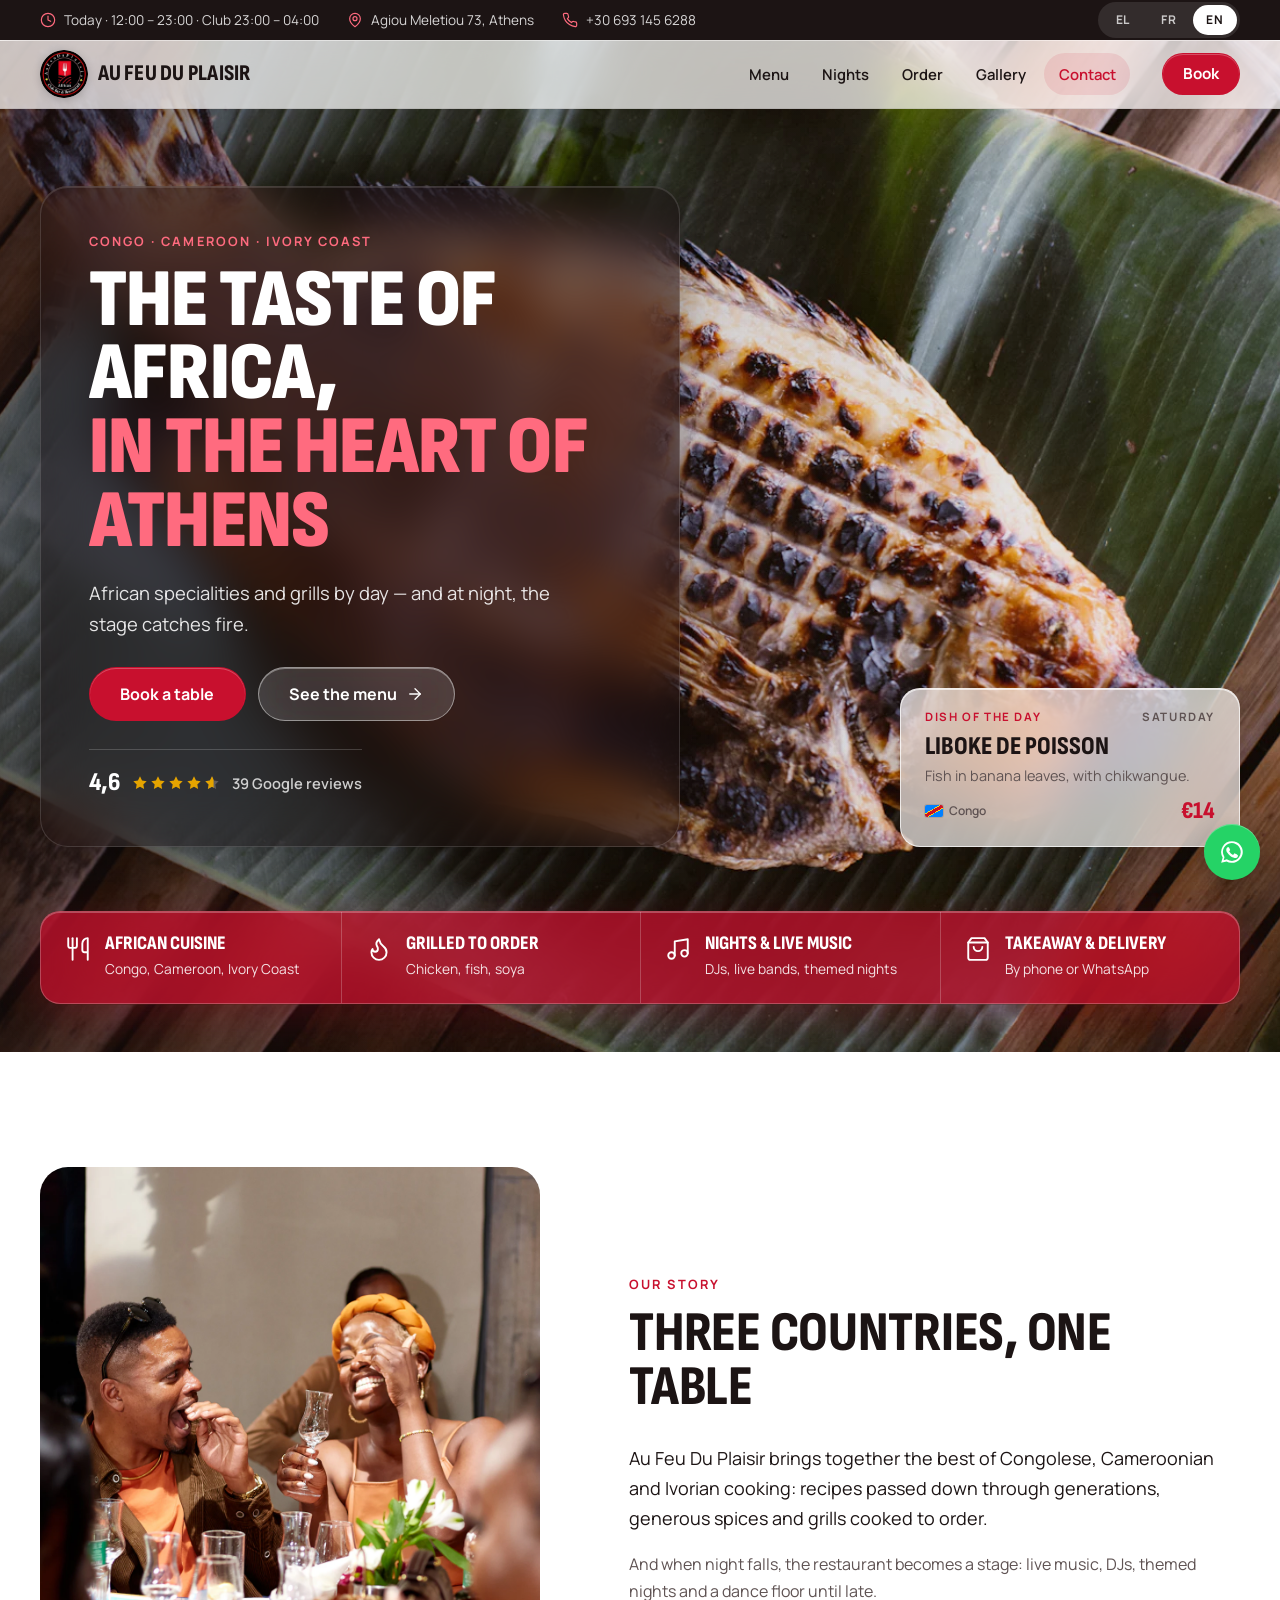
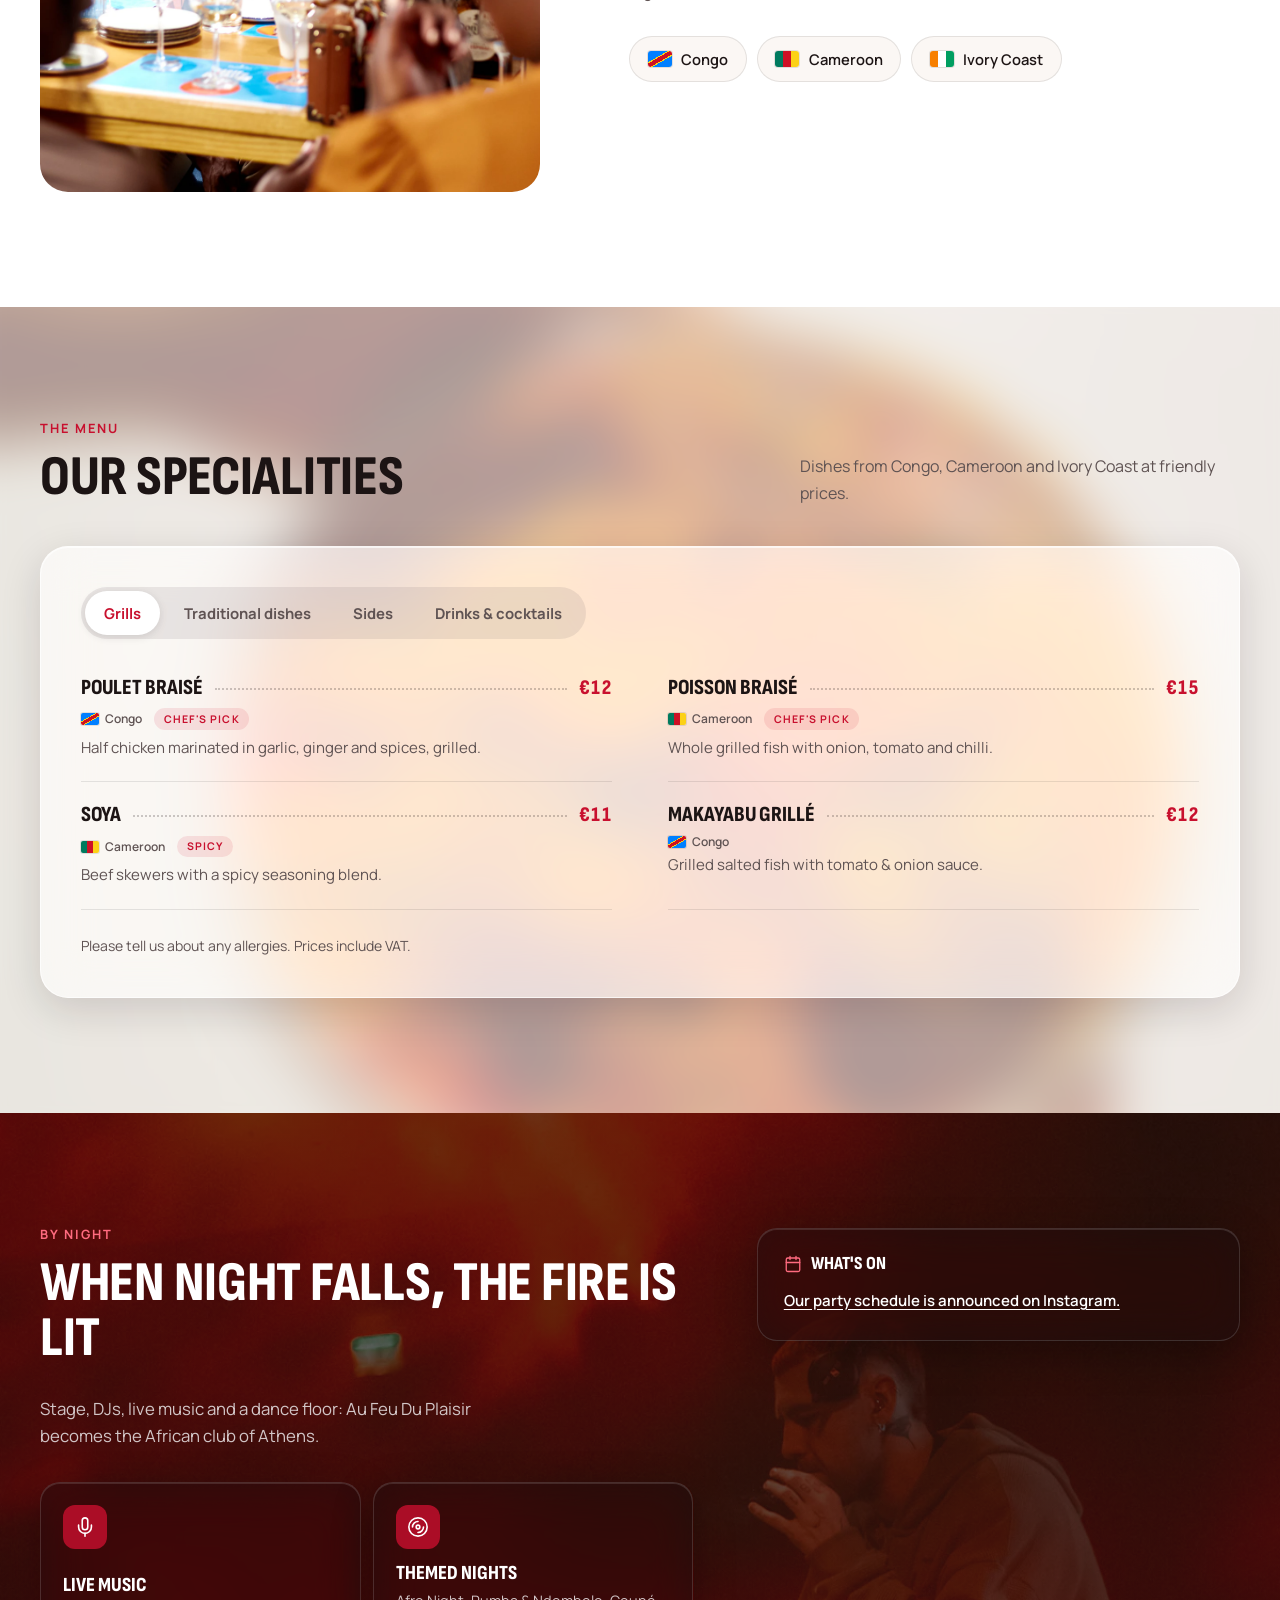
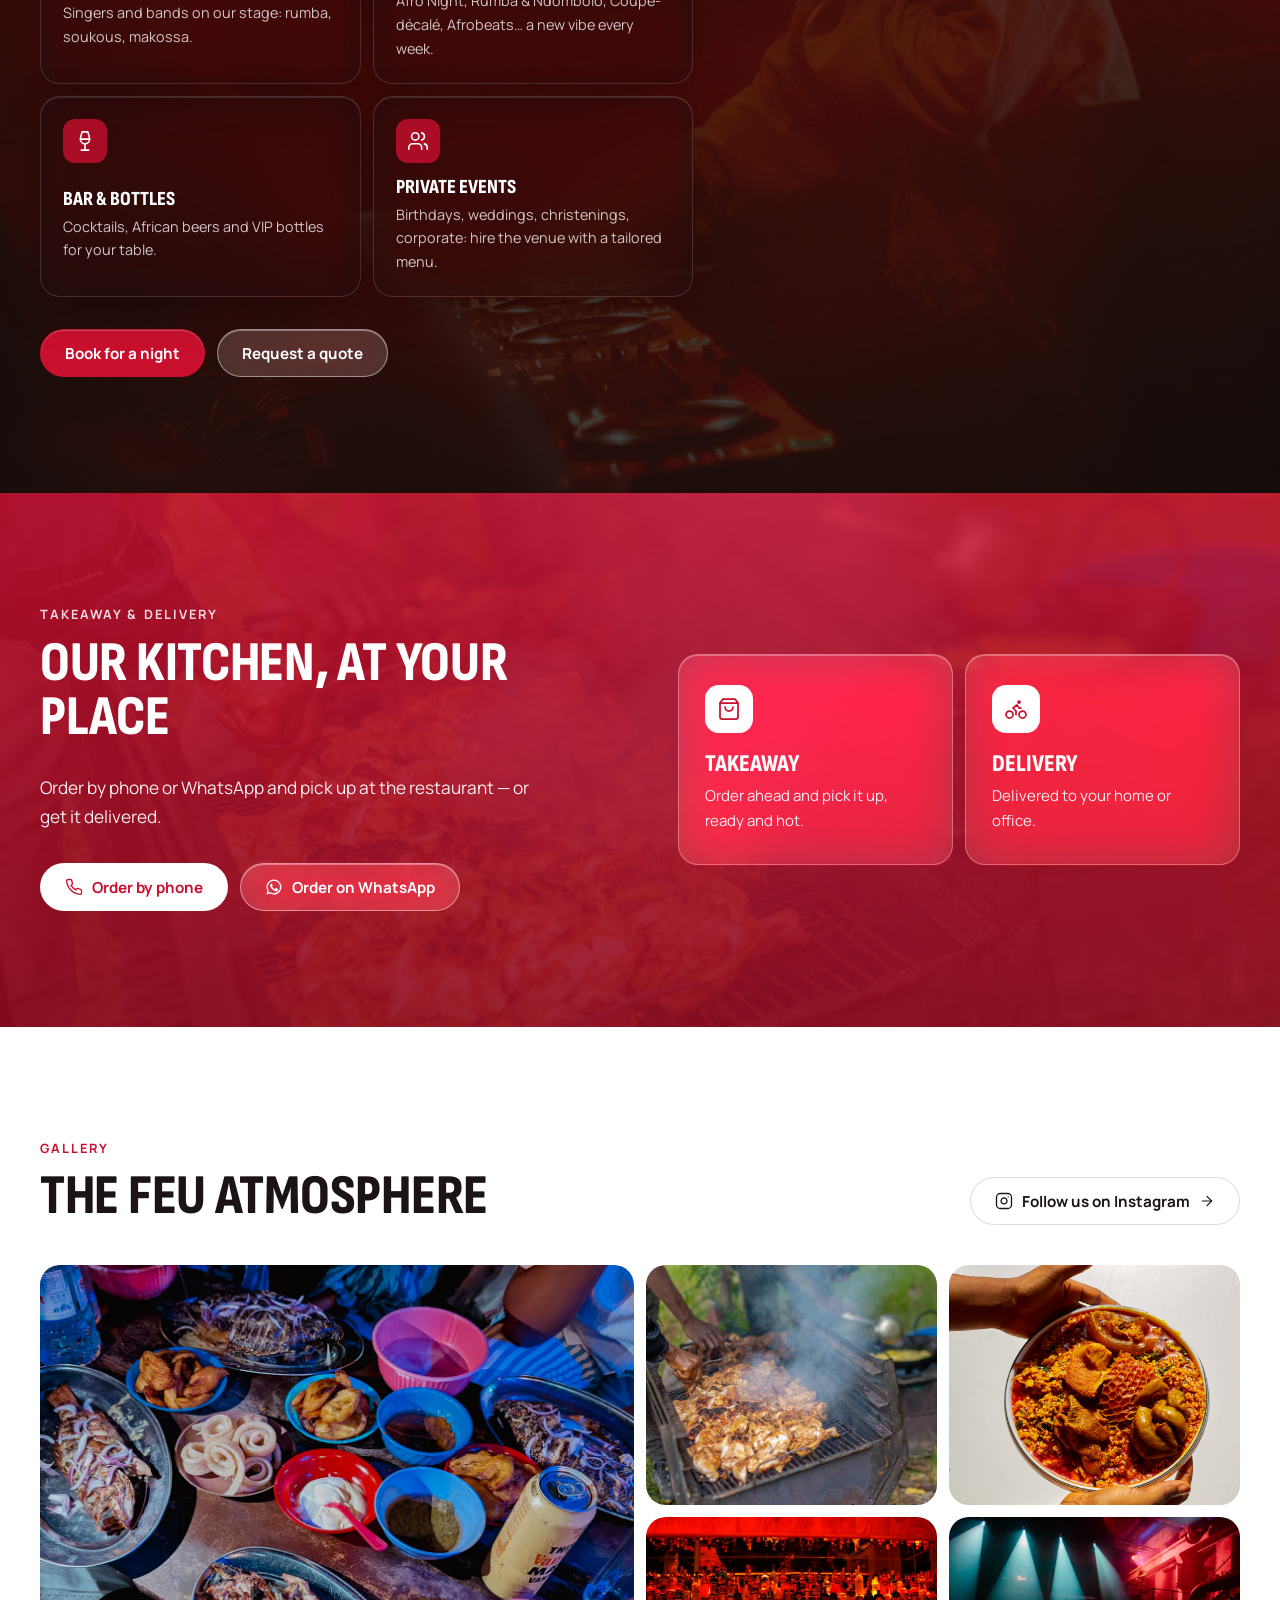
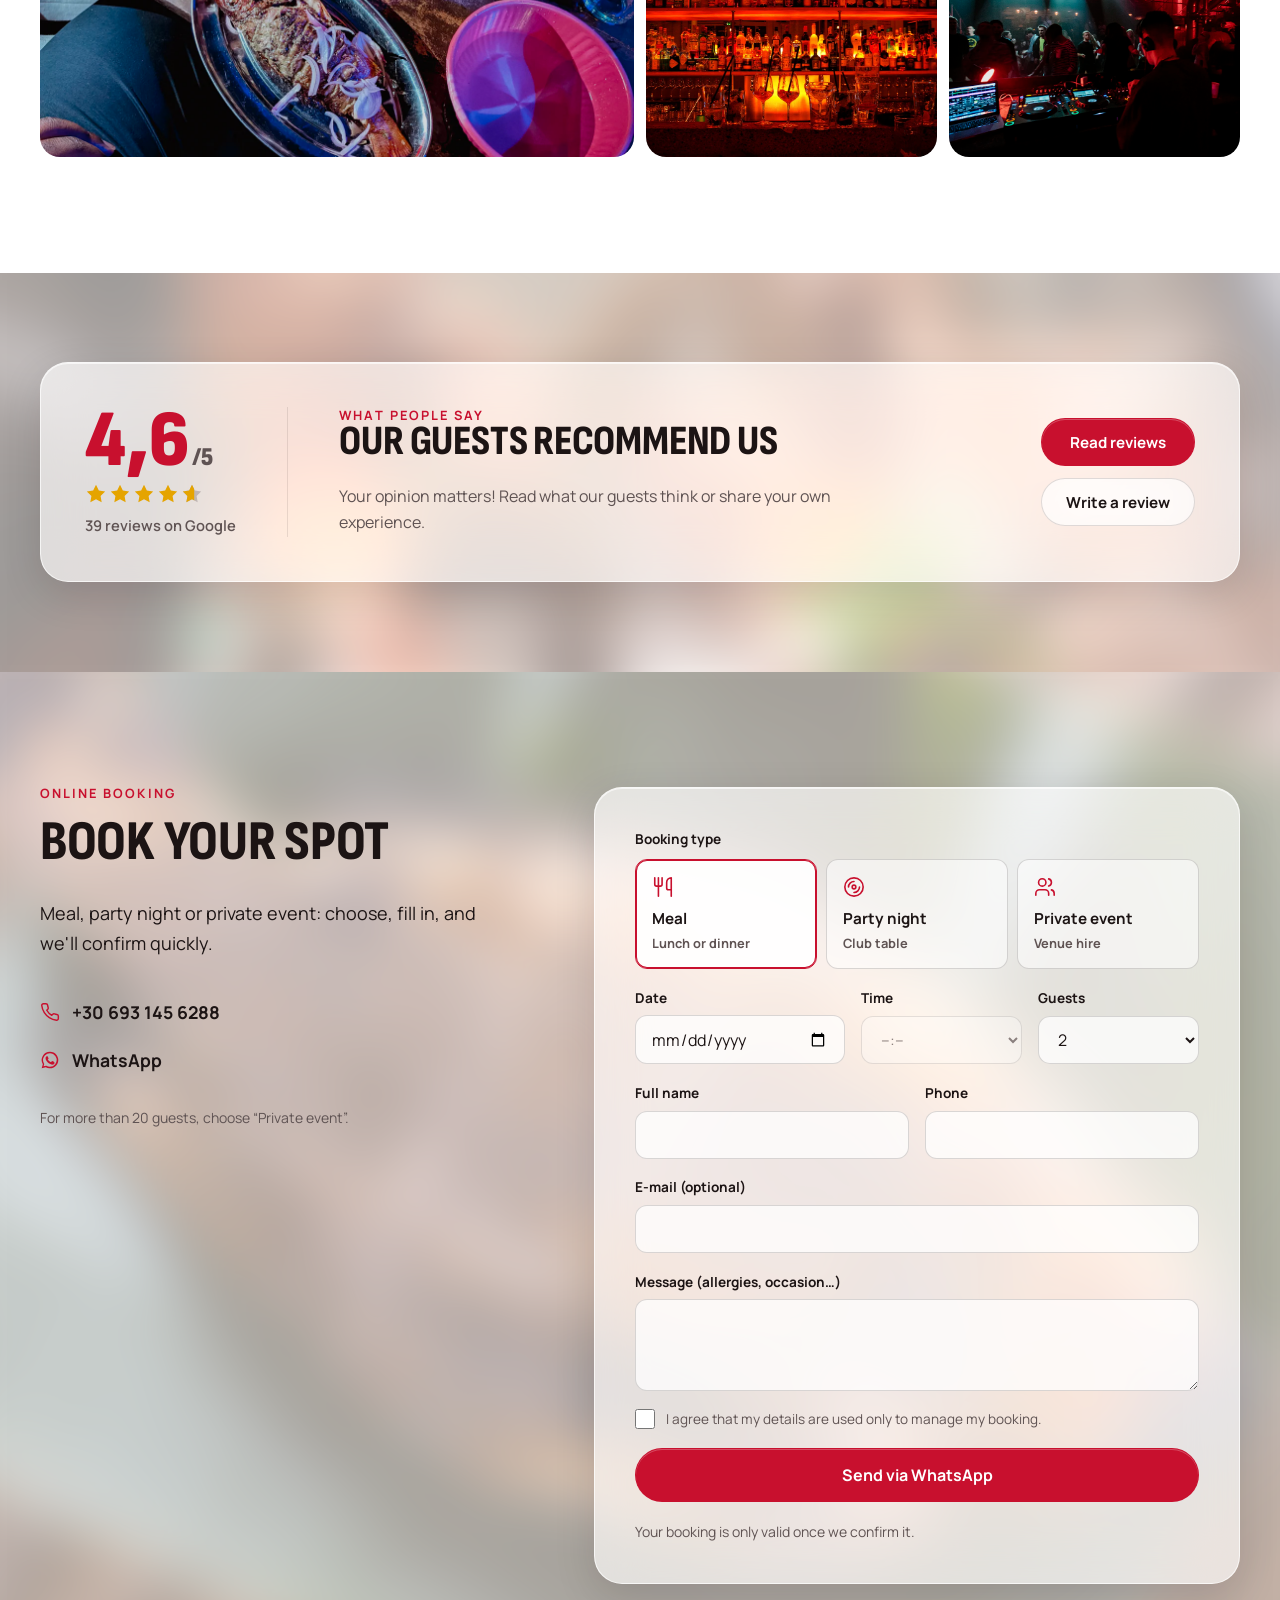
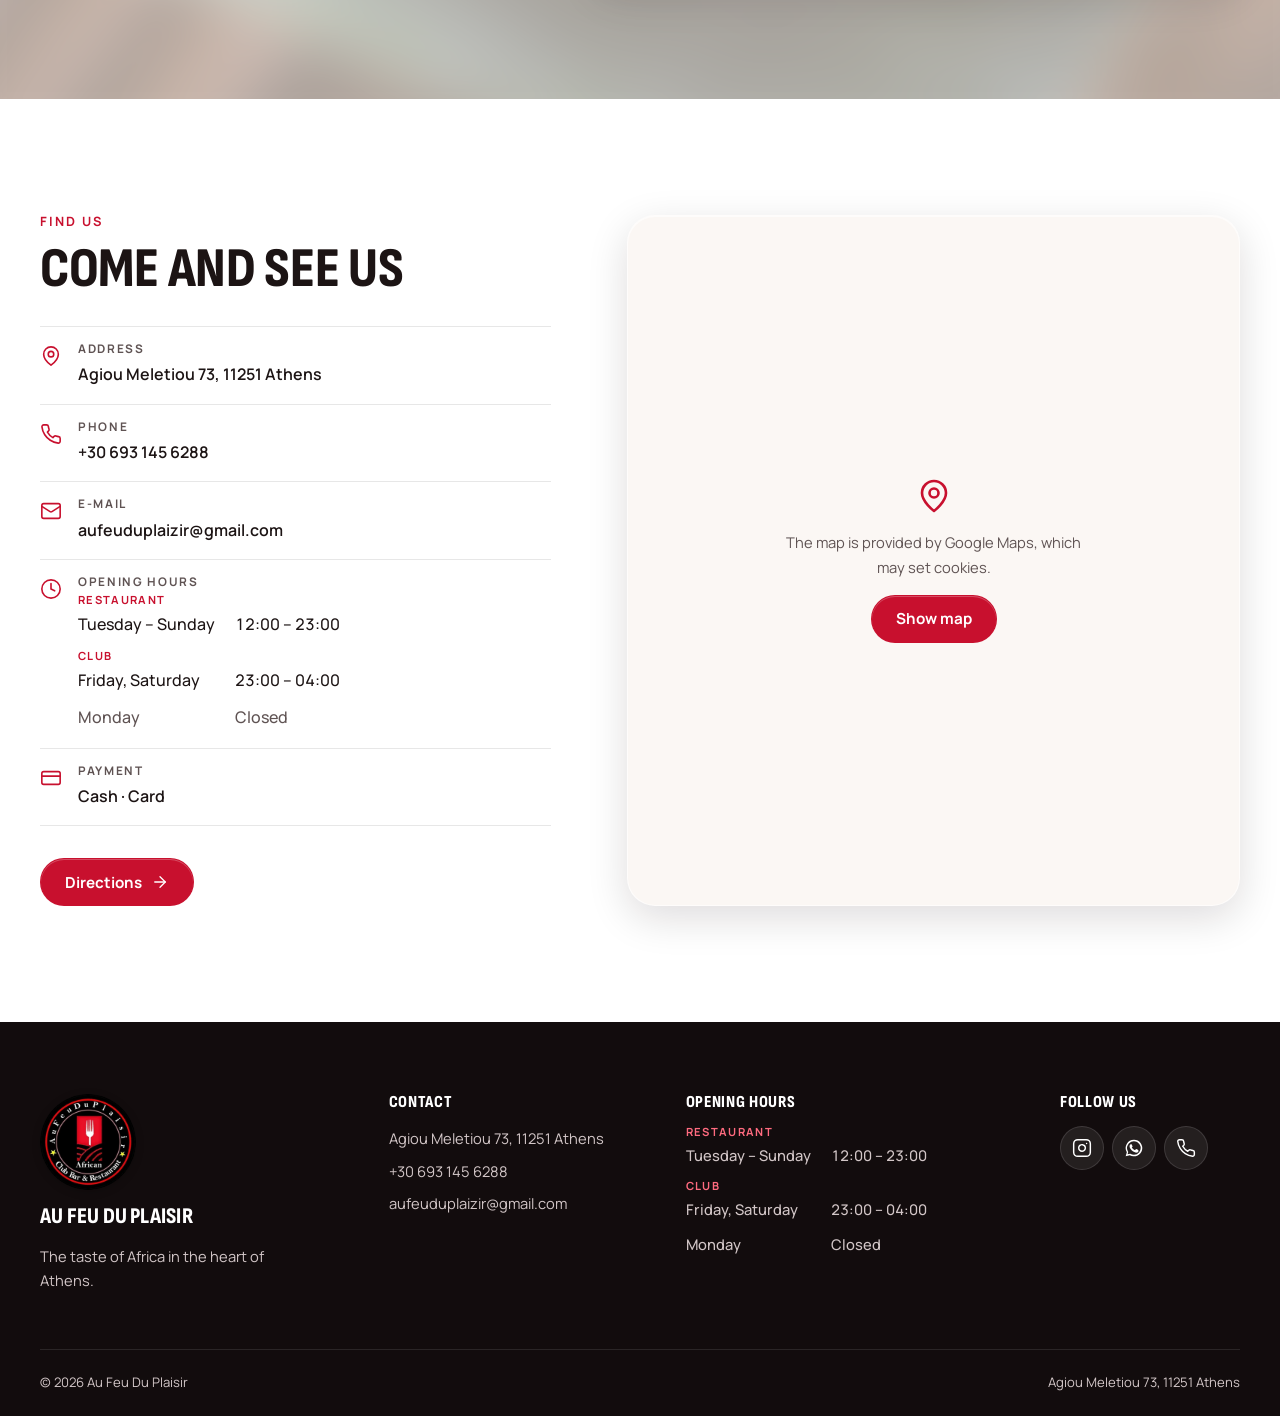
==== index.html @ 2e5caf44 "Intègre le vrai logo du restaurant Logo détouré en cercle (fond transparent) dans l'en-tête, le pied" ====
<!doctype html>
<html lang="el">
<head>
  <meta charset="utf-8">
  <meta name="viewport" content="width=device-width, initial-scale=1">
  <title>Au Feu Du Plaisir · African Restaurant & Club Athens</title>
  <meta name="description" content="Au Feu Du Plaisir — Congolese, Cameroonian & Ivorian cuisine, grill, live music and party nights in Athens. Agiou Meletiou 73. Takeaway & delivery. Book online.">
  <meta name="theme-color" content="#C8102E">
  <!-- Prévisualisation : empêche Google d'indexer le brouillon. À RETIRER au lancement officiel. -->
  <meta name="robots" content="noindex, nofollow">
  <link rel="icon" href="images/favicon-48.png" type="image/png" sizes="48x48">
  <link rel="apple-touch-icon" href="images/apple-touch-icon.png">

  <!-- Open Graph (partage Facebook / WhatsApp / Instagram) -->
  <meta property="og:type" content="restaurant">
  <meta property="og:title" content="Au Feu Du Plaisir · African Restaurant & Club Athens">
  <meta property="og:description" content="Congolese, Cameroonian & Ivorian cuisine, live music and party nights — Agiou Meletiou 73, Athens.">
  <meta property="og:image" content="https://vernaudikenga-sketch.github.io/au-feu-du-plaisir/images/og-cover.jpg">
  <meta property="og:locale" content="el_GR">
  <meta property="og:locale:alternate" content="fr_FR">
  <meta property="og:locale:alternate" content="en_GB">

  <link rel="preconnect" href="https://fonts.googleapis.com">
  <link rel="preconnect" href="https://fonts.gstatic.com" crossorigin>
  <link href="https://fonts.googleapis.com/css2?family=Manrope:wght@400;500;600;700&family=Sofia+Sans+Condensed:ital,wght@0,600;0,800;0,900;1,800&display=swap" rel="stylesheet">
  <link rel="stylesheet" href="css/style.css?v=202610101010">

  <script type="application/ld+json">
  {
    "@context": "https://schema.org",
    "@type": ["Restaurant", "NightClub"],
    "name": "Au Feu Du Plaisir",
    "logo": "https://vernaudikenga-sketch.github.io/au-feu-du-plaisir/images/logo.png",
    "servesCuisine": ["Congolese", "Cameroonian", "Ivorian", "African", "Grill"],
    "priceRange": "€",
    "paymentAccepted": "Cash, Credit Card",
    "telephone": "+306931456288",
    "email": "aufeuduplaizir@gmail.com",
    "address": {
      "@type": "PostalAddress",
      "streetAddress": "Agiou Meletiou 73",
      "postalCode": "11251",
      "addressLocality": "Athens",
      "addressCountry": "GR"
    },
    "sameAs": ["https://www.instagram.com/aufeuduplaisir_athenes/"],
    "acceptsReservations": "True"
  }
  </script>
</head>
<body>
  <a class="skip" href="#main" data-i18n="skip">Aller au contenu</a>

  <!-- ===== BARRE D'INFOS ===== -->
  <div class="topbar">
    <div class="container topbar__inner">
      <p class="topbar__item"><svg class="i" width="16" height="16" aria-hidden="true"><use href="#i-clock"/></svg><span id="todayHours"></span></p>
      <a class="topbar__item topbar__addr" target="_blank" rel="noopener" href="https://www.google.com/maps/dir/?api=1&destination=Agiou+Meletiou+73,+11251+Athens"><svg class="i" width="16" height="16" aria-hidden="true"><use href="#i-pin"/></svg>Agiou Meletiou 73, Athens</a>
      <a class="topbar__item topbar__phone" href="tel:+306931456288"><svg class="i" width="16" height="16" aria-hidden="true"><use href="#i-phone"/></svg>+30 693 145 6288</a>
      <div class="lang" role="group" aria-label="Language">
        <button type="button" data-lang="el" aria-label="Ελληνικά">EL</button>
        <button type="button" data-lang="fr" aria-label="Français">FR</button>
        <button type="button" data-lang="en" aria-label="English">EN</button>
      </div>
    </div>
  </div>

  <!-- ===== HEADER ===== -->
  <header class="header" id="top">
    <div class="container header__inner">
      <a href="#top" class="logo" aria-label="Au Feu Du Plaisir">
        <img class="logo__mark" src="images/logo.webp" width="48" height="48" alt="">
        <span class="logo__text">Au Feu Du Plaisir</span>
      </a>

      <nav class="nav" id="nav" aria-label="Menu">
        <a href="#menu" data-i18n="nav.menu">Menu</a>
        <a href="#nights" data-i18n="nav.nights">Soirées</a>
        <a href="#order" data-i18n="nav.order">Commander</a>
        <a href="#gallery" data-i18n="nav.gallery">Galerie</a>
        <a href="#contact" data-i18n="nav.contact">Contact</a>
      </nav>

      <a href="#booking" class="btn btn--primary header__cta" data-i18n="nav.book">Réserver</a>

      <button class="burger" id="burger" aria-label="Menu" aria-expanded="false" aria-controls="nav">
        <span></span><span></span><span></span>
      </button>
    </div>
  </header>

  <main id="main">
    <!-- ===== HERO ===== -->
    <section class="hero">
      <div class="hero__bg" aria-hidden="true"></div>
      <div class="container hero__grid">
        <div class="hero__panel glass glass--dark">
          <p class="kicker kicker--light" data-i18n="hero.eyebrow">Congo · Cameroun · Côte d'Ivoire</p>
          <h1 class="hero__title" data-i18n-html="hero.title">Le goût de l'Afrique,<br><em>au cœur d'Athènes</em></h1>
          <p class="hero__sub" data-i18n="hero.sub"></p>
          <div class="hero__ctas">
            <a href="#booking" class="btn btn--primary btn--lg" data-i18n="hero.book">Réserver une table</a>
            <a href="#menu" class="btn btn--glass btn--lg">
              <span data-i18n="hero.menu">Voir le menu</span>
              <svg class="i" width="18" height="18" aria-hidden="true"><use href="#i-arrow"/></svg>
            </a>
          </div>
          <a class="rating" target="_blank" rel="noopener" href="https://www.google.com/maps/search/?api=1&query=Au+Feu+Du+Plaisir+Agiou+Meletiou+73+Athens">
            <span class="rating__num">4,6</span>
            <span class="stars" role="img" aria-label="4.6 / 5">
              <svg class="i" width="16" height="16" aria-hidden="true"><use href="#i-star"/></svg><svg class="i" width="16" height="16" aria-hidden="true"><use href="#i-star"/></svg><svg class="i" width="16" height="16" aria-hidden="true"><use href="#i-star"/></svg><svg class="i" width="16" height="16" aria-hidden="true"><use href="#i-star"/></svg><span class="stars__half"><svg class="i" width="16" height="16" aria-hidden="true"><use href="#i-star"/></svg><svg class="i" width="16" height="16" aria-hidden="true"><use href="#i-star"/></svg></span>
            </span>
            <span class="rating__label" data-i18n="hero.fact1">39 avis Google</span>
          </a>
        </div>
        <!-- Plat du jour (rempli depuis config.js) -->
        <div class="hero__side">
          <div class="hero__daily glass" id="heroDaily" hidden></div>
        </div>
      </div>

      <!-- Bandeau des points forts -->
      <div class="container">
        <div class="band glass glass--red">
          <div class="band__item"><svg class="i" width="26" height="26" aria-hidden="true"><use href="#i-utensils"/></svg>
            <div><h2 data-i18n="band.1t"></h2><p data-i18n="band.1d"></p></div></div>
          <div class="band__item"><svg class="i" width="26" height="26" aria-hidden="true"><use href="#i-flame"/></svg>
            <div><h2 data-i18n="band.2t"></h2><p data-i18n="band.2d"></p></div></div>
          <div class="band__item"><svg class="i" width="26" height="26" aria-hidden="true"><use href="#i-music"/></svg>
            <div><h2 data-i18n="band.3t"></h2><p data-i18n="band.3d"></p></div></div>
          <div class="band__item"><svg class="i" width="26" height="26" aria-hidden="true"><use href="#i-bag"/></svg>
            <div><h2 data-i18n="band.4t"></h2><p data-i18n="band.4d"></p></div></div>
        </div>
      </div>
    </section>

    <!-- ===== HISTOIRE ===== -->
    <section class="section" id="about">
      <div class="container about__grid">
        <div class="about__media photo" style="background-image:url('images/about.webp'),var(--ph)" role="img" aria-label="Au Feu Du Plaisir">
          <span class="photo__label">images/about.webp</span>
        </div>
        <div class="about__text">
          <p class="kicker" data-i18n="about.eyebrow">Notre histoire</p>
          <h2 class="title" data-i18n="about.title"></h2>
          <p class="lead" data-i18n="about.p1"></p>
          <p class="muted" data-i18n="about.p2"></p>
          <ul class="countries">
            <li><span class="flag flag--cd"></span><span data-i18n="origin.cd">Congo</span></li>
            <li><span class="flag flag--cm"></span><span data-i18n="origin.cm">Cameroun</span></li>
            <li><span class="flag flag--ci"></span><span data-i18n="origin.ci">Côte d'Ivoire</span></li>
          </ul>
        </div>
      </div>
    </section>

    <!-- ===== MENU ===== -->
    <section class="section section--photo section--menu" id="menu">
      <div class="container">
        <div class="section__head">
          <div>
            <p class="kicker" data-i18n="menu.eyebrow">La carte</p>
            <h2 class="title" data-i18n="menu.title">Nos spécialités</h2>
          </div>
          <p class="muted section__intro" data-i18n="menu.sub"></p>
        </div>
        <div class="menu__panel glass">
          <div class="tabs" role="tablist" id="menuTabs"></div>
          <div class="menu__list" id="menuList" role="tabpanel"></div>
          <p class="menu__note muted" data-i18n="menu.note"></p>
        </div>
      </div>
    </section>

    <!-- ===== SOIRÉES / CLUB ===== -->
    <section class="section nights" id="nights">
      <div class="container nights__grid">
        <div>
          <p class="kicker kicker--light" data-i18n="nights.eyebrow">La nuit</p>
          <h2 class="title title--light" data-i18n="nights.title"></h2>
          <p class="nights__sub" data-i18n="nights.sub"></p>
          <ul class="nlist">
            <li class="glass glass--dark"><svg class="i" width="24" height="24" aria-hidden="true"><use href="#i-mic"/></svg>
              <div><h3 data-i18n="nights.c1t"></h3><p data-i18n="nights.c1d"></p></div></li>
            <li class="glass glass--dark"><svg class="i" width="24" height="24" aria-hidden="true"><use href="#i-disc"/></svg>
              <div><h3 data-i18n="nights.c2t"></h3><p data-i18n="nights.c2d"></p></div></li>
            <li class="glass glass--dark"><svg class="i" width="24" height="24" aria-hidden="true"><use href="#i-wine"/></svg>
              <div><h3 data-i18n="nights.c3t"></h3><p data-i18n="nights.c3d"></p></div></li>
            <li class="glass glass--dark"><svg class="i" width="24" height="24" aria-hidden="true"><use href="#i-users"/></svg>
              <div><h3 data-i18n="nights.c4t"></h3><p data-i18n="nights.c4d"></p></div></li>
          </ul>
          <div class="nights__ctas">
            <a href="#booking" class="btn btn--primary" data-book-type="night" data-i18n="nights.book">Réserver pour une soirée</a>
            <a href="#booking" class="btn btn--glass" data-book-type="event" data-i18n="nights.private">Demander un devis</a>
          </div>
        </div>
        <aside class="nights__side">
          <div class="agenda glass glass--dark">
            <h3 class="agenda__title"><svg class="i" width="18" height="18" aria-hidden="true"><use href="#i-calendar"/></svg><span data-i18n="nights.agenda">Au programme</span></h3>
            <div id="agenda"></div>
          </div>
        </aside>
      </div>
    </section>

    <!-- ===== À EMPORTER & LIVRAISON ===== -->
    <section class="section order" id="order">
      <div class="container order__grid">
        <div>
          <p class="kicker kicker--light" data-i18n="order.eyebrow">À emporter & livraison</p>
          <h2 class="title title--light" data-i18n="order.title"></h2>
          <p class="order__sub" data-i18n="order.sub"></p>
          <div class="order__ctas">
            <a class="btn btn--white" href="tel:+306931456288">
              <svg class="i" width="18" height="18" aria-hidden="true"><use href="#i-phone"/></svg>
              <span data-i18n="order.call">Commander par téléphone</span></a>
            <a class="btn btn--glass" id="orderWa" href="https://wa.me/306931456288" target="_blank" rel="noopener">
              <svg width="18" height="18" aria-hidden="true"><use href="#wa"/></svg>
              <span data-i18n="order.wa">Commander sur WhatsApp</span></a>
          </div>
          <div class="platforms" id="platforms" hidden>
            <span data-i18n="order.on">Disponible aussi sur :</span>
            <div class="platforms__list" id="platformList"></div>
          </div>
        </div>
        <div class="order__cards">
          <article class="ocard glass glass--clear">
            <svg class="i" width="28" height="28" aria-hidden="true"><use href="#i-bag"/></svg>
            <h3 data-i18n="order.takeaway">À emporter</h3>
            <p data-i18n="order.takeawayD"></p>
          </article>
          <article class="ocard glass glass--clear">
            <svg class="i" width="28" height="28" aria-hidden="true"><use href="#i-bike"/></svg>
            <h3 data-i18n="order.delivery">Livraison</h3>
            <p data-i18n="order.deliveryD"></p>
          </article>
        </div>
      </div>
    </section>

    <!-- ===== GALERIE ===== -->
    <section class="section" id="gallery">
      <div class="container">
        <div class="section__head">
          <div>
            <p class="kicker" data-i18n="gallery.eyebrow">Galerie</p>
            <h2 class="title" data-i18n="gallery.title">L'ambiance du Feu</h2>
          </div>
          <a class="btn btn--soft" href="https://www.instagram.com/aufeuduplaisir_athenes/" target="_blank" rel="noopener">
            <svg class="i" width="18" height="18" aria-hidden="true"><use href="#i-instagram"/></svg>
            <span data-i18n="gallery.ig">Suivez-nous sur Instagram</span>
            <svg class="i" width="16" height="16" aria-hidden="true"><use href="#i-arrow"/></svg>
          </a>
        </div>
        <div class="gallery">
          <div class="photo g1" style="background-image:url('images/gallery-1.webp'),var(--ph)"><span class="photo__label">gallery-1.jpg</span></div>
          <div class="photo g2" style="background-image:url('images/gallery-2.webp'),var(--ph)"><span class="photo__label">gallery-2.jpg</span></div>
          <div class="photo g3" style="background-image:url('images/gallery-3.webp'),var(--ph)"><span class="photo__label">gallery-3.jpg</span></div>
          <div class="photo g4" style="background-image:url('images/gallery-4.webp'),var(--ph)"><span class="photo__label">gallery-4.jpg</span></div>
          <div class="photo g5" style="background-image:url('images/gallery-5.webp'),var(--ph)"><span class="photo__label">gallery-5.jpg</span></div>
        </div>
      </div>
    </section>

    <!-- ===== AVIS ===== -->
    <section class="reviews section--photo" id="reviews">
      <div class="container reviews__inner glass">
        <div class="reviews__score">
          <span class="reviews__num">4,6<small>/5</small></span>
          <span class="stars stars--lg" role="img" aria-label="4.6 / 5">
            <svg class="i" width="22" height="22" aria-hidden="true"><use href="#i-star"/></svg><svg class="i" width="22" height="22" aria-hidden="true"><use href="#i-star"/></svg><svg class="i" width="22" height="22" aria-hidden="true"><use href="#i-star"/></svg><svg class="i" width="22" height="22" aria-hidden="true"><use href="#i-star"/></svg><span class="stars__half"><svg class="i" width="22" height="22" aria-hidden="true"><use href="#i-star"/></svg><svg class="i" width="22" height="22" aria-hidden="true"><use href="#i-star"/></svg></span>
          </span>
          <span class="reviews__count" data-i18n="reviews.count">39 avis sur Google</span>
        </div>
        <div class="reviews__text">
          <p class="kicker" data-i18n="reviews.eyebrow">Ils en parlent</p>
          <h2 class="title" data-i18n="reviews.title"></h2>
          <p class="muted" data-i18n="reviews.sub"></p>
        </div>
        <div class="reviews__ctas">
          <a class="btn btn--primary" target="_blank" rel="noopener"
             href="https://www.google.com/maps/search/?api=1&query=Au+Feu+Du+Plaisir+Agiou+Meletiou+73+Athens" data-i18n="reviews.read">Lire les avis</a>
          <a class="btn btn--soft" target="_blank" rel="noopener"
             href="https://www.google.com/maps/search/?api=1&query=Au+Feu+Du+Plaisir+Agiou+Meletiou+73+Athens" data-i18n="reviews.write">Laisser un avis</a>
        </div>
      </div>
    </section>

    <!-- ===== RÉSERVATION EN LIGNE ===== -->
    <section class="section section--photo section--booking" id="booking">
      <div class="container booking__grid">
        <div class="booking__info">
          <p class="kicker" data-i18n="booking.eyebrow">Réservation en ligne</p>
          <h2 class="title" data-i18n="booking.title"></h2>
          <p class="lead" data-i18n="booking.sub"></p>
          <ul class="contact-list">
            <li><svg class="i" width="20" height="20" aria-hidden="true"><use href="#i-phone"/></svg><a href="tel:+306931456288">+30 693 145 6288</a></li>
            <li><svg width="20" height="20" aria-hidden="true"><use href="#wa"/></svg><a href="https://wa.me/306931456288" target="_blank" rel="noopener">WhatsApp</a></li>
          </ul>
          <p class="muted small" data-i18n="booking.groups"></p>
        </div>

        <div class="booking__box glass">
          <form class="form" id="bookingForm" novalidate>
            <fieldset class="types">
              <legend data-i18n="form.type">Type de réservation</legend>
              <label class="type"><input type="radio" name="type" value="meal" checked>
                <span class="type__card"><svg class="i type__icon" width="22" height="22" aria-hidden="true"><use href="#i-utensils"/></svg>
                  <strong data-i18n="type.meal">Repas</strong><small data-i18n="type.mealD"></small></span></label>
              <label class="type"><input type="radio" name="type" value="night">
                <span class="type__card"><svg class="i type__icon" width="22" height="22" aria-hidden="true"><use href="#i-disc"/></svg>
                  <strong data-i18n="type.night">Soirée</strong><small data-i18n="type.nightD"></small></span></label>
              <label class="type"><input type="radio" name="type" value="event">
                <span class="type__card"><svg class="i type__icon" width="22" height="22" aria-hidden="true"><use href="#i-users"/></svg>
                  <strong data-i18n="type.event">Événement privé</strong><small data-i18n="type.eventD"></small></span></label>
            </fieldset>

            <div class="form__row form__row--3">
              <label><span data-i18n="form.date">Date</span>
                <input name="date" type="date" required></label>
              <label><span data-i18n="form.time">Heure</span>
                <select name="time" required disabled></select></label>
              <label><span data-i18n="form.guests">Personnes</span>
                <select name="guests" required></select></label>
            </div>
            <p class="form__warn" id="closedMsg" role="alert" hidden data-i18n="form.closed"></p>

            <div class="form__row">
              <label><span data-i18n="form.name">Nom</span>
                <input name="name" required autocomplete="name"></label>
              <label><span data-i18n="form.phone">Téléphone</span>
                <input name="phone" type="tel" required autocomplete="tel"></label>
            </div>
            <label><span data-i18n="form.email">E-mail</span>
              <input name="email" type="email" autocomplete="email"></label>
            <label><span id="msgLabel" data-i18n="form.msg">Message</span>
              <textarea name="msg" rows="3"></textarea></label>
            <!-- anti-spam (champ invisible) -->
            <input type="checkbox" name="botcheck" class="hp" tabindex="-1" autocomplete="off" aria-hidden="true">
            <label class="check"><input type="checkbox" name="consent" required>
              <span data-i18n="form.consent"></span></label>

            <p class="form__error" id="formError" role="alert" hidden data-i18n="form.error"></p>
            <div class="form__actions">
              <button type="submit" class="btn btn--primary btn--lg" id="submitBtn" data-i18n="form.submit">Envoyer la réservation</button>
            </div>
            <p class="muted small" data-i18n="form.hint"></p>
          </form>

          <div class="success" id="bookingOk" hidden tabindex="-1">
            <div class="success__icon"><svg class="i" width="28" height="28" aria-hidden="true"><use href="#i-check"/></svg></div>
            <h3 data-i18n="form.okTitle">Merci !</h3>
            <p data-i18n="form.okText"></p>
            <dl class="success__recap" id="recap"></dl>
            <button type="button" class="btn btn--soft" id="againBtn" data-i18n="form.again">Nouvelle réservation</button>
          </div>
        </div>
      </div>
    </section>

    <!-- ===== CONTACT ===== -->
    <section class="section" id="contact">
      <div class="container contact__grid">
        <div>
          <p class="kicker" data-i18n="contact.eyebrow">Nous trouver</p>
          <h2 class="title" data-i18n="contact.title">Venez nous voir</h2>
          <dl class="info">
            <div class="info__row"><svg class="i" width="22" height="22" aria-hidden="true"><use href="#i-pin"/></svg>
              <div><dt data-i18n="contact.address">Adresse</dt>
              <dd><a target="_blank" rel="noopener" href="https://www.google.com/maps/dir/?api=1&destination=Agiou+Meletiou+73,+11251+Athens">Agiou Meletiou 73, 11251 Athens</a></dd></div></div>
            <div class="info__row"><svg class="i" width="22" height="22" aria-hidden="true"><use href="#i-phone"/></svg>
              <div><dt data-i18n="contact.phone">Téléphone</dt>
              <dd><a href="tel:+306931456288">+30 693 145 6288</a></dd></div></div>
            <div class="info__row"><svg class="i" width="22" height="22" aria-hidden="true"><use href="#i-mail"/></svg>
              <div><dt>E-mail</dt>
              <dd><a href="mailto:aufeuduplaizir@gmail.com">aufeuduplaizir@gmail.com</a></dd></div></div>
            <div class="info__row"><svg class="i" width="22" height="22" aria-hidden="true"><use href="#i-clock"/></svg>
              <div><dt data-i18n="contact.hours">Horaires</dt>
              <dd><table class="hours js-hours"></table></dd></div></div>
            <div class="info__row"><svg class="i" width="22" height="22" aria-hidden="true"><use href="#i-card"/></svg>
              <div><dt data-i18n="contact.pay">Paiement</dt>
              <dd data-i18n="contact.payD">Espèces · Carte bancaire</dd></div></div>
          </dl>
          <a class="btn btn--primary" target="_blank" rel="noopener" href="https://www.google.com/maps/dir/?api=1&destination=Agiou+Meletiou+73,+11251+Athens">
            <span data-i18n="contact.directions">Itinéraire</span>
            <svg class="i" width="18" height="18" aria-hidden="true"><use href="#i-arrow"/></svg>
          </a>
        </div>

        <!-- Carte chargée seulement après clic (RGPD : pas de cookies Google sans consentement) -->
        <div class="map glass" id="map">
          <div class="map__placeholder">
            <svg class="i" width="36" height="36" aria-hidden="true"><use href="#i-pin"/></svg>
            <p data-i18n="contact.mapText"></p>
            <button type="button" class="btn btn--primary" id="loadMap" data-i18n="contact.mapBtn">Afficher la carte</button>
          </div>
        </div>
      </div>
    </section>
  </main>

  <!-- ===== FOOTER ===== -->
  <footer class="footer">
    <div class="container footer__grid">
      <div class="footer__brand">
        <a href="#top" class="logo logo--light">
          <img class="logo__mark" src="images/logo.webp" width="96" height="96" alt="" loading="lazy">
          <span class="logo__text">Au Feu Du Plaisir</span>
        </a>
        <p data-i18n="footer.tag"></p>
      </div>
      <div>
        <h3 class="footer__title" data-i18n="footer.contact">Contact</h3>
        <ul class="footer__list">
          <li>Agiou Meletiou 73, 11251 Athens</li>
          <li><a href="tel:+306931456288">+30 693 145 6288</a></li>
          <li><a href="mailto:aufeuduplaizir@gmail.com">aufeuduplaizir@gmail.com</a></li>
        </ul>
      </div>
      <div>
        <h3 class="footer__title" data-i18n="footer.hours">Horaires</h3>
        <table class="hours hours--footer js-hours"></table>
      </div>
      <div>
        <h3 class="footer__title" data-i18n="footer.follow">Suivez-nous</h3>
        <div class="footer__social">
          <a href="https://www.instagram.com/aufeuduplaisir_athenes/" target="_blank" rel="noopener" aria-label="Instagram"><svg class="i" width="20" height="20" aria-hidden="true"><use href="#i-instagram"/></svg></a>
          <a href="https://wa.me/306931456288" target="_blank" rel="noopener" aria-label="WhatsApp"><svg width="20" height="20" aria-hidden="true"><use href="#wa"/></svg></a>
          <a href="tel:+306931456288" aria-label="Phone"><svg class="i" width="20" height="20" aria-hidden="true"><use href="#i-phone"/></svg></a>
        </div>
      </div>
    </div>
    <div class="container footer__bottom">
      <span>© <span id="year"></span> Au Feu Du Plaisir</span>
      <span>Agiou Meletiou 73, 11251 Athens</span>
    </div>
  </footer>

  <!-- Bouton WhatsApp flottant -->
  <a class="fab" href="https://wa.me/306931456288" target="_blank" rel="noopener" aria-label="WhatsApp">
    <svg width="26" height="26" aria-hidden="true"><use href="#wa"/></svg>
  </a>

  <!-- ===== ICÔNES SVG ===== -->
  <svg width="0" height="0" style="position:absolute" aria-hidden="true">
    <!-- Logo WhatsApp (marque, plein) -->
    <symbol id="wa" viewBox="0 0 24 24"><path fill="currentColor" d="M12 2a10 10 0 0 0-8.6 15.1L2 22l5-1.3A10 10 0 1 0 12 2Zm0 18.2c-1.6 0-3.1-.4-4.4-1.2l-.3-.2-3 .8.8-2.9-.2-.3A8.2 8.2 0 1 1 12 20.2Zm4.5-6.1c-.2-.1-1.5-.7-1.7-.8-.2-.1-.4-.1-.6.1l-.8 1c-.1.2-.3.2-.5.1-.2-.1-1-.4-2-1.2-.7-.7-1.2-1.5-1.4-1.7-.1-.2 0-.4.1-.5l.4-.4.2-.4c.1-.2 0-.3 0-.4l-.8-1.9c-.2-.5-.4-.4-.6-.4h-.5c-.2 0-.5.1-.7.3-.2.3-.9.9-.9 2.2s1 2.6 1.1 2.7c.1.2 1.9 2.9 4.6 4.1 1.7.7 2.3.8 3.2.6.5-.1 1.5-.6 1.7-1.2.2-.6.2-1.1.2-1.2-.1-.1-.2-.2-.5-.3Z"/></symbol>
    <!-- Icônes Lucide (licence ISC) -->
    <symbol id="i-star" viewBox="0 0 24 24"><path fill="currentColor" stroke="none" d="M12 2l3.09 6.26L22 9.27l-5 4.87 1.18 6.88L12 17.77l-6.18 3.25L7 14.14 2 9.27l6.91-1.01L12 2z"/></symbol>
    <symbol id="i-flame" viewBox="0 0 24 24"><path d="M8.5 14.5A2.5 2.5 0 0 0 11 12c0-1.38-.5-2-1-3-1.07-2.14-.22-4.05 2-6 .5 2.5 2 4.9 4 6.5 2 1.6 3 3.5 3 5.5a7 7 0 1 1-14 0c0-1.15.43-2.29 1-3a2.5 2.5 0 0 0 2.5 2.5z"/></symbol>
    <symbol id="i-music" viewBox="0 0 24 24"><path d="M9 18V5l12-2v13"/><circle cx="6" cy="18" r="3"/><circle cx="18" cy="16" r="3"/></symbol>
    <symbol id="i-mic" viewBox="0 0 24 24"><path d="M12 2a3 3 0 0 0-3 3v7a3 3 0 0 0 6 0V5a3 3 0 0 0-3-3Z"/><path d="M19 10v2a7 7 0 0 1-14 0v-2"/><path d="M12 19v3"/></symbol>
    <symbol id="i-disc" viewBox="0 0 24 24"><circle cx="12" cy="12" r="10"/><circle cx="12" cy="12" r="2"/><path d="M6 12a6 6 0 0 1 6-6"/><path d="M18 12a6 6 0 0 1-6 6"/></symbol>
    <symbol id="i-wine" viewBox="0 0 24 24"><path d="M8 22h8"/><path d="M7 10h10"/><path d="M12 15v7"/><path d="M12 15a5 5 0 0 0 5-5c0-2-.5-4-2-8H9c-1.5 4-2 6-2 8a5 5 0 0 0 5 5Z"/></symbol>
    <symbol id="i-users" viewBox="0 0 24 24"><path d="M16 21v-2a4 4 0 0 0-4-4H6a4 4 0 0 0-4 4v2"/><circle cx="9" cy="7" r="4"/><path d="M22 21v-2a4 4 0 0 0-3-3.87"/><path d="M16 3.13a4 4 0 0 1 0 7.75"/></symbol>
    <symbol id="i-bag" viewBox="0 0 24 24"><path d="M6 2 3 6v14a2 2 0 0 0 2 2h14a2 2 0 0 0 2-2V6l-3-4Z"/><path d="M3 6h18"/><path d="M16 10a4 4 0 0 1-8 0"/></symbol>
    <symbol id="i-bike" viewBox="0 0 24 24"><circle cx="18.5" cy="17.5" r="3.5"/><circle cx="5.5" cy="17.5" r="3.5"/><circle cx="15" cy="5" r="1"/><path d="M12 17.5V14l-3-3 4-3 2 3h2"/></symbol>
    <symbol id="i-utensils" viewBox="0 0 24 24"><path d="M3 2v7c0 1.1.9 2 2 2h4a2 2 0 0 0 2-2V2"/><path d="M7 2v20"/><path d="M21 15V2a5 5 0 0 0-5 5v6c0 1.1.9 2 2 2h3Zm0 0v7"/></symbol>
    <symbol id="i-card" viewBox="0 0 24 24"><rect width="20" height="14" x="2" y="5" rx="2"/><path d="M2 10h20"/></symbol>
    <symbol id="i-check" viewBox="0 0 24 24"><path d="M20 6 9 17l-5-5"/></symbol>
    <symbol id="i-phone" viewBox="0 0 24 24"><path d="M22 16.92v3a2 2 0 0 1-2.18 2 19.79 19.79 0 0 1-8.63-3.07 19.5 19.5 0 0 1-6-6 19.79 19.79 0 0 1-3.07-8.67A2 2 0 0 1 4.11 2h3a2 2 0 0 1 2 1.72 12.84 12.84 0 0 0 .7 2.81 2 2 0 0 1-.45 2.11L8.09 9.91a16 16 0 0 0 6 6l1.27-1.27a2 2 0 0 1 2.11-.45 12.84 12.84 0 0 0 2.81.7A2 2 0 0 1 22 16.92z"/></symbol>
    <symbol id="i-pin" viewBox="0 0 24 24"><path d="M20 10c0 6-8 12-8 12s-8-6-8-12a8 8 0 0 1 16 0Z"/><circle cx="12" cy="10" r="3"/></symbol>
    <symbol id="i-mail" viewBox="0 0 24 24"><rect width="20" height="16" x="2" y="4" rx="2"/><path d="m22 7-8.97 5.7a1.94 1.94 0 0 1-2.06 0L2 7"/></symbol>
    <symbol id="i-clock" viewBox="0 0 24 24"><circle cx="12" cy="12" r="10"/><path d="M12 6v6l4 2"/></symbol>
    <symbol id="i-arrow" viewBox="0 0 24 24"><path d="M5 12h14"/><path d="m12 5 7 7-7 7"/></symbol>
    <symbol id="i-calendar" viewBox="0 0 24 24"><rect width="18" height="18" x="3" y="4" rx="2"/><path d="M16 2v4M8 2v4M3 10h18"/></symbol>
    <symbol id="i-instagram" viewBox="0 0 24 24"><rect width="20" height="20" x="2" y="2" rx="5"/><path d="M16 11.37A4 4 0 1 1 12.63 8 4 4 0 0 1 16 11.37z"/><path d="M17.5 6.5h.01"/></symbol>
  </svg>

  <script src="js/config.js?v=202610101010"></script>
  <script src="js/i18n.js?v=202610101010"></script>
  <script src="js/main.js?v=202610101010"></script>
</body>
</html>
---- css/style.css ----
/* ==========================================================
   Au Feu Du Plaisir — feuille de style
   Direction : verre dépoli façon Apple (panneaux translucides
   flottant sur les photos), coins arrondis, boutons en pilule.
   Palette conservée : rouge / rouge foncé / blanc / crème / encre.
   ========================================================== */
:root {
  /* Couleurs */
  --red: #C8102E;
  --red-dark: #8E0B1F;
  --red-soft: #FBE9EC;
  --red-light: #FF6B7F;      /* rouge lisible sur fond sombre */
  --white: #FFFFFF;
  --cream: #FBF7F4;
  --ink: #1C1414;
  --night: #120C0D;
  --muted: #5F5353;
  --muted-light: #D2C6C7;
  --line: rgba(28, 20, 20, .1);
  --field: rgba(28, 20, 20, .16);
  --gold: #E5A400;

  /* Typographie */
  --display: "Sofia Sans Condensed", "Arial Narrow", sans-serif;
  --sans: "Manrope", system-ui, -apple-system, "Segoe UI", sans-serif;

  /* Formes */
  --r-sm: 12px;
  --r: 20px;
  --r-lg: 28px;
  --header-h: 68px;
  --ease: cubic-bezier(.2, .7, .2, 1);

  /* Verre */
  --blur: blur(24px) saturate(180%);
  --glass-light: rgba(255, 255, 255, .66);
  --glass-light-border: rgba(255, 255, 255, .7);
  --glass-dark: rgba(22, 14, 16, .5);
  --glass-dark-border: rgba(255, 255, 255, .14);
  --glass-shadow: 0 12px 40px rgba(20, 10, 12, .14), inset 0 1px 0 rgba(255, 255, 255, .65);
  --glass-shadow-dark: 0 12px 40px rgba(0, 0, 0, .3), inset 0 1px 0 rgba(255, 255, 255, .12);

  /* Emplacements photo (aplat tant que la vraie photo manque) */
  --ph: linear-gradient(#A50D26, #A50D26);
}

/* ---------- Base ---------- */
*, *::before, *::after { box-sizing: border-box; }
[hidden] { display: none !important; }
html { scroll-behavior: smooth; scroll-padding-top: calc(var(--header-h) + 12px); -webkit-text-size-adjust: 100%; }
body { margin: 0; font: 400 1rem/1.65 var(--sans); color: var(--ink); background: var(--cream); overflow-x: hidden; }
img { max-width: 100%; display: block; }
a { color: inherit; }
h1, h2, h3 { margin: 0 0 .5em; line-height: 1.05; }
p { margin: 0 0 1em; }
ul, ol { margin: 0; padding: 0; list-style: none; }
button, input, select, textarea { font: inherit; }
a, button, label, select { -webkit-tap-highlight-color: transparent; touch-action: manipulation; }
:focus-visible { outline: 3px solid var(--red); outline-offset: 2px; }

.i { fill: none; stroke: currentColor; stroke-width: 1.75; stroke-linecap: round; stroke-linejoin: round; flex: none; vertical-align: middle; }
.container { width: min(1200px, 100% - 40px); margin-inline: auto; }
.muted { color: var(--muted); }
.small { font-size: .875rem; }
.skip { position: absolute; left: -999px; top: 8px; z-index: 200; background: var(--ink); color: #fff; padding: 10px 16px; border-radius: var(--r-sm); }
.skip:focus { left: 8px; }

/* ---------- Verre ---------- */
.glass {
  background: var(--glass-light);
  -webkit-backdrop-filter: var(--blur); backdrop-filter: var(--blur);
  border: 1px solid var(--glass-light-border);
  border-radius: var(--r-lg);
  box-shadow: var(--glass-shadow);
}
.glass--dark { background: var(--glass-dark); border-color: var(--glass-dark-border); box-shadow: var(--glass-shadow-dark); color: #fff; }
.glass--red { background: rgba(200, 16, 46, .74); border-color: rgba(255, 255, 255, .24); box-shadow: 0 12px 40px rgba(142, 11, 31, .3), inset 0 1px 0 rgba(255, 255, 255, .25); color: #fff; }
.glass--clear { background: rgba(255, 255, 255, .14); border-color: rgba(255, 255, 255, .3); box-shadow: inset 0 1px 0 rgba(255, 255, 255, .3); color: #fff; }

/* Sans flou disponible, ou si le visiteur a demandé moins de transparence : verre opaque */
@supports not ((-webkit-backdrop-filter: blur(1px)) or (backdrop-filter: blur(1px))) {
  .glass { background: rgba(255, 255, 255, .95); }
  .glass--dark { background: rgba(22, 14, 16, .92); }
  .glass--red { background: var(--red); }
  .glass--clear { background: rgba(142, 11, 31, .9); }
}
@media (prefers-reduced-transparency: reduce) {
  .glass, .header { -webkit-backdrop-filter: none; backdrop-filter: none; }
  .glass { background: #fff; }
  .glass--dark { background: #1C1416; }
  .glass--red { background: var(--red); }
  .glass--clear { background: var(--red-dark); }
  .header { background: #fff; }
}

/* Sections à photo floutée en fond */
.section--photo { position: relative; isolation: isolate; overflow: hidden; }
.section--photo::before {
  content: ""; position: absolute; inset: -60px; z-index: -2;
  background: var(--bg) center / cover no-repeat; filter: blur(28px) saturate(120%);
}
.section--photo::after { content: ""; position: absolute; inset: 0; z-index: -1; background: rgba(251, 247, 244, .62); }
.section--menu { --bg: url("../images/gallery-3.webp"); }
.section--booking { --bg: url("../images/hero.webp"); }
.reviews.section--photo { --bg: url("../images/about.webp"); }

/* ---------- Typographie ---------- */
.kicker { font: 700 .8rem/1 var(--sans); letter-spacing: .16em; text-transform: uppercase; color: var(--red); margin-bottom: 1rem; }
.kicker--light { color: var(--red-light); }
.order .kicker--light { color: #fff; opacity: .85; }
.title {
  font-family: var(--display); font-weight: 800; text-transform: uppercase;
  font-size: clamp(2.25rem, 4.6vw, 3.5rem); line-height: .98; letter-spacing: -.005em;
}
.title--light { color: #fff; }
.lead { font-size: 1.125rem; }

/* ---------- Boutons ---------- */
.btn {
  display: inline-flex; align-items: center; justify-content: center; gap: .55rem;
  min-height: 48px; padding: 0 1.5rem; border-radius: 999px; border: 1px solid transparent;
  font: 700 .95rem/1 var(--sans); text-decoration: none; cursor: pointer; white-space: nowrap;
  transition: background-color .2s var(--ease), color .2s var(--ease), border-color .2s var(--ease), box-shadow .2s var(--ease);
}
.btn--lg { min-height: 54px; padding: 0 1.9rem; font-size: 1rem; }
.btn--primary { background: var(--red); color: #fff; box-shadow: inset 0 1px 0 rgba(255, 255, 255, .25); }
.btn--primary:hover { background: var(--red-dark); }
.btn--white { background: #fff; color: var(--red); }
.btn--white:hover { background: var(--ink); color: #fff; }
.btn--glass {
  background: rgba(255, 255, 255, .16); color: #fff; border-color: rgba(255, 255, 255, .45);
  -webkit-backdrop-filter: var(--blur); backdrop-filter: var(--blur);
  box-shadow: inset 0 1px 0 rgba(255, 255, 255, .35);
}
.btn--glass:hover { background: rgba(255, 255, 255, .3); }
.btn--soft {
  background: rgba(255, 255, 255, .6); color: var(--ink); border-color: rgba(28, 20, 20, .14);
  -webkit-backdrop-filter: var(--blur); backdrop-filter: var(--blur);
}
.btn--soft:hover { background: #fff; border-color: rgba(28, 20, 20, .3); }
.btn:disabled { opacity: .5; cursor: not-allowed; }

/* ---------- Barre d'infos ---------- */
.topbar { background: var(--ink); color: rgba(255, 255, 255, .82); font-size: .85rem; position: relative; z-index: 51; }
.topbar__inner { display: flex; align-items: center; gap: 1.75rem; min-height: 40px; }
.topbar__item { display: inline-flex; align-items: center; gap: .5rem; margin: 0; text-decoration: none; }
.topbar a.topbar__item:hover { color: #fff; }
.topbar__item .i { color: var(--red-light); }
.lang { display: flex; margin-left: auto; padding: 3px; gap: 2px; background: rgba(255, 255, 255, .1); border-radius: 999px; }
.lang button {
  background: none; border: 0; color: rgba(255, 255, 255, .75); cursor: pointer; border-radius: 999px;
  font: 700 .75rem/1 var(--sans); letter-spacing: .06em; min-width: 44px; min-height: 30px; padding: 0 .6rem;
  transition: background-color .2s var(--ease), color .2s var(--ease);
}
.lang button:hover { color: #fff; }
.lang button[aria-pressed="true"] { background: #fff; color: var(--ink); }

/* ---------- Header (barre de verre) ---------- */
.header {
  position: sticky; top: 0; z-index: 50;
  background: rgba(255, 255, 255, .72);
  -webkit-backdrop-filter: var(--blur); backdrop-filter: var(--blur);
  border-bottom: 1px solid rgba(28, 20, 20, .08);
}
.header__inner { height: var(--header-h); display: flex; align-items: center; gap: 2rem; }
.logo { display: inline-flex; align-items: center; gap: .6rem; text-decoration: none; margin-right: auto; }
.logo__mark { width: 48px; height: 48px; border-radius: 50%; flex: none; box-shadow: 0 2px 8px rgba(0, 0, 0, .18); }
.footer .logo__mark { width: 96px; height: 96px; }
.footer .logo { flex-direction: column; align-items: flex-start; gap: 1rem; }
.logo__text { font: 800 1.4rem/1 var(--display); text-transform: uppercase; letter-spacing: .01em; white-space: nowrap; }
.nav { display: flex; align-items: center; gap: .25rem; }
.nav a { font-weight: 600; font-size: .93rem; text-decoration: none; padding: .55rem .9rem; border-radius: 999px; transition: background-color .2s var(--ease), color .2s var(--ease); }
.nav a:hover { background: rgba(28, 20, 20, .06); }
.nav a.is-active { background: rgba(200, 16, 46, .1); color: var(--red); }
.header__cta { min-height: 42px; padding: 0 1.25rem; }
.burger { display: none; background: none; border: 0; width: 44px; height: 44px; padding: 10px; cursor: pointer; color: var(--ink); }
.burger span { display: block; height: 2px; background: currentColor; border-radius: 2px; margin: 5px 0; transition: transform .25s var(--ease), opacity .2s; }
.burger[aria-expanded="true"] span:nth-child(1) { transform: translateY(7px) rotate(45deg); }
.burger[aria-expanded="true"] span:nth-child(2) { opacity: 0; }
.burger[aria-expanded="true"] span:nth-child(3) { transform: translateY(-7px) rotate(-45deg); }

/* ---------- Hero ---------- */
.hero {
  position: relative; isolation: isolate; overflow: hidden;
  margin-top: calc(var(--header-h) * -1);
  padding: calc(var(--header-h) + clamp(40px, 6vw, 88px)) 0 clamp(32px, 4vw, 48px);
  min-height: min(920px, 100svh);
  display: flex; flex-direction: column; justify-content: center; gap: clamp(32px, 5vw, 64px);
}
.hero__bg {
  position: absolute; inset: 0; z-index: -1;
  background:
    linear-gradient(90deg, rgba(18, 10, 12, .55) 0%, rgba(18, 10, 12, .15) 60%, rgba(18, 10, 12, .05) 100%),
    url("../images/hero.webp") center / cover no-repeat,
    var(--red-dark);
}
.hero__grid { display: grid; grid-template-columns: minmax(0, 640px) 1fr; gap: 32px; align-items: end; }
.hero__panel { padding: clamp(28px, 4vw, 48px); }
.hero__title {
  font: 900 clamp(2.8rem, 6.4vw, 5.6rem)/.9 var(--display); text-transform: uppercase; letter-spacing: -.01em;
  color: #fff; margin-bottom: 1.25rem;
}
.hero__title em { font-style: normal; color: var(--red-light); }
.hero__sub { font-size: clamp(1.02rem, 1.5vw, 1.15rem); color: rgba(255, 255, 255, .88); max-width: 44ch; }
.hero__ctas { display: flex; flex-wrap: wrap; gap: .75rem; margin: 1.75rem 0 1.75rem; }
.rating { display: inline-flex; align-items: center; gap: .75rem; padding-top: 1.25rem; border-top: 1px solid rgba(255, 255, 255, .18); text-decoration: none; color: #fff; }
.rating__num { font: 800 1.6rem/1 var(--display); }
.rating__label { color: rgba(255, 255, 255, .78); font-size: .92rem; font-weight: 600; }
.rating:hover .rating__label { color: #fff; }
.stars { display: inline-flex; gap: 2px; color: var(--gold); }
.stars__half { position: relative; display: inline-flex; color: rgba(150, 140, 140, .5); }
.stars__half .i + .i { position: absolute; inset: 0; color: var(--gold); clip-path: inset(0 40% 0 0); }

.hero__side { display: flex; justify-content: flex-end; }
.hero__daily { width: min(340px, 100%); padding: 1.4rem 1.5rem; border-radius: var(--r); }
.hero__daily .hero__daily-label { display: flex; justify-content: space-between; gap: .5rem; font: 700 .72rem/1 var(--sans); letter-spacing: .14em; text-transform: uppercase; color: var(--red); margin: 0 0 .7rem; }
.hero__daily-label span:last-child { color: var(--muted); }
.hero__daily h3 { font: 800 1.6rem/1 var(--display); text-transform: uppercase; margin: 0 0 .35rem; }
.hero__daily p { margin: 0 0 .8rem; color: var(--muted); font-size: .9rem; line-height: 1.5; }
.hero__daily-foot { display: flex; align-items: center; justify-content: space-between; gap: .5rem; }
.hero__daily-price { font: 800 1.5rem/1 var(--display); color: var(--red); }

/* Bandeau (verre rouge) */
.band { display: grid; grid-template-columns: repeat(4, 1fr); border-radius: var(--r); }
.band__item { display: flex; gap: .9rem; align-items: flex-start; padding: 1.4rem 1.5rem; }
.band__item + .band__item { border-left: 1px solid rgba(255, 255, 255, .22); }
.band__item .i { margin-top: 2px; }
.band h2 { font: 800 1.2rem/1.05 var(--display); text-transform: uppercase; margin: 0 0 .25rem; }
.band p { margin: 0; font-size: .86rem; color: rgba(255, 255, 255, .88); }

/* Emplacements photo */
.photo { position: relative; background-size: cover; background-position: center; overflow: hidden; border-radius: var(--r); }
.photo__label { position: absolute; left: 12px; bottom: 12px; font: 500 .72rem/1 ui-monospace, monospace; color: rgba(255, 255, 255, .8); background: rgba(0, 0, 0, .3); padding: 5px 8px; border-radius: 6px; }
.photo.has-img .photo__label { display: none; }

/* ---------- Sections ---------- */
.section { padding: clamp(72px, 9vw, 120px) 0; }
#about, #gallery, #contact { background: #fff; }
.section__head { display: flex; justify-content: space-between; align-items: flex-end; gap: 1.5rem 3rem; flex-wrap: wrap; margin-bottom: 2.5rem; }
.section__head .title { margin: 0; }
.section__intro { max-width: 44ch; margin: 0; }

/* ---------- Histoire ---------- */
.about__grid { display: grid; grid-template-columns: .9fr 1.1fr; gap: clamp(40px, 7vw, 104px); align-items: center; }
.about__media { aspect-ratio: 4 / 5; border-radius: var(--r-lg); }
.countries { display: flex; flex-wrap: wrap; gap: .6rem; margin-top: 2rem; }
.countries li { display: inline-flex; align-items: center; gap: .6rem; padding: .6rem 1.1rem; background: var(--cream); border: 1px solid var(--line); border-radius: 999px; font-weight: 600; font-size: .92rem; }

/* Drapeaux (CSS pur) */
.flag { display: inline-block; width: 24px; height: 16px; border-radius: 3px; box-shadow: 0 0 0 1px rgba(0, 0, 0, .1); flex: none; }
.flag--sm { width: 18px; height: 12px; border-radius: 2px; }
.flag--cd { background: linear-gradient(150deg, #007FFF 0 38%, #F7D618 38% 42%, #CE1021 42% 58%, #F7D618 58% 62%, #007FFF 62%); }
.flag--cm { background: linear-gradient(90deg, #007A5E 0 33.3%, #CE1126 33.3% 66.6%, #FCD116 66.6%); }
.flag--ci { background: linear-gradient(90deg, #F77F00 0 33.3%, #fff 33.3% 66.6%, #009E60 66.6%); }
.origin { display: inline-flex; align-items: center; gap: .4rem; font: 600 .75rem/1 var(--sans); color: var(--muted); }

/* ---------- Menu ---------- */
.menu__panel { padding: clamp(20px, 3.5vw, 40px); }
.tabs { display: inline-flex; flex-wrap: wrap; gap: 4px; padding: 4px; margin-bottom: 1rem; background: rgba(120, 110, 112, .14); border-radius: 999px; }
.tabs button {
  background: none; border: 0; cursor: pointer; min-height: 44px; padding: 0 1.2rem; border-radius: 999px;
  font: 700 .93rem/1 var(--sans); color: var(--muted);
  transition: background-color .2s var(--ease), color .2s var(--ease), box-shadow .2s var(--ease);
}
.tabs button:hover { color: var(--ink); }
.tabs button[aria-selected="true"] { background: #fff; color: var(--red); box-shadow: 0 2px 8px rgba(28, 20, 20, .12); }
.menu__list { display: grid; grid-template-columns: repeat(2, 1fr); gap: 0 3.5rem; }
.dish { padding: 1.3rem 0; border-bottom: 1px solid var(--line); }
.dish__top { display: flex; align-items: baseline; gap: .75rem; }
.dish__name { font: 800 1.35rem/1.1 var(--display); text-transform: uppercase; margin: 0; }
.dish__dots { flex: 1; border-bottom: 2px dotted rgba(28, 20, 20, .22); transform: translateY(-4px); min-width: 24px; }
.dish__price { font: 800 1.3rem/1 var(--display); color: var(--red); white-space: nowrap; font-variant-numeric: tabular-nums; }
.dish__meta { display: flex; flex-wrap: wrap; align-items: center; gap: .5rem .75rem; margin: .55rem 0 .35rem; }
.dish__desc { margin: 0; color: var(--muted); font-size: .94rem; }
.tag { font: 700 .66rem/1 var(--sans); text-transform: uppercase; letter-spacing: .1em; padding: .35rem .6rem; border-radius: 999px; background: rgba(200, 16, 46, .1); color: var(--red); }
.tag--veg { background: rgba(30, 122, 60, .12); color: #1E7A3C; }
.menu__note { margin: 1.5rem 0 0; font-size: .875rem; }

/* ---------- Soirées ---------- */
.nights { position: relative; isolation: isolate; color: #EFE4E4; background: var(--night); }
.nights::before {
  content: ""; position: absolute; inset: 0; z-index: -1;
  background: linear-gradient(rgba(18, 12, 13, .62), rgba(18, 12, 13, .8)), url("../images/night.webp") center / cover no-repeat;
}
.nights__grid { display: grid; grid-template-columns: 1.15fr .85fr; gap: clamp(32px, 5vw, 72px); align-items: start; }
.nights__sub { color: var(--muted-light); font-size: 1.05rem; max-width: 50ch; margin-bottom: 2rem; }
.nlist { display: grid; grid-template-columns: 1fr 1fr; gap: 12px; }
.nlist li { display: grid; gap: .8rem; padding: 1.4rem; border-radius: var(--r); }
.nlist .i { width: 44px; height: 44px; padding: 11px; color: #fff; background: rgba(200, 16, 46, .8); border-radius: 12px; }
.nlist h3 { font: 800 1.25rem/1.1 var(--display); text-transform: uppercase; color: #fff; margin: 0 0 .3rem; }
.nlist p { margin: 0; color: var(--muted-light); font-size: .9rem; }
.nights__ctas { display: flex; flex-wrap: wrap; gap: .75rem; margin-top: 2rem; }
.nights__side { position: sticky; top: calc(var(--header-h) + 24px); }
.agenda { padding: 1.6rem; border-radius: var(--r); }
.agenda__title { display: flex; align-items: center; gap: .6rem; font: 800 1.15rem/1 var(--display); text-transform: uppercase; color: #fff; margin: 0 0 1rem; }
.agenda__title .i { color: var(--red-light); }
.event { display: grid; grid-template-columns: auto 1fr auto; gap: 1rem; align-items: center; padding: .9rem 0; border-top: 1px solid rgba(255, 255, 255, .12); }
.event__date { width: 56px; text-align: center; background: var(--red); color: #fff; border-radius: 12px; padding: .45rem 0; font: 700 .65rem/1.2 var(--sans); text-transform: uppercase; }
.event__date strong { display: block; font: 800 1.45rem/1 var(--display); }
.event h4 { margin: 0 0 .15rem; color: #fff; font-size: 1rem; }
.event p { margin: 0; font-size: .875rem; color: var(--muted-light); }
.event__time { font-weight: 700; color: var(--red-light); font-variant-numeric: tabular-nums; }
.agenda__empty { margin: 0; color: var(--muted-light); font-size: .94rem; }
.agenda__empty a { color: #fff; font-weight: 600; text-underline-offset: 3px; }

/* ---------- À emporter ---------- */
.order { position: relative; isolation: isolate; color: #fff; background: var(--red); }
.order::before {
  content: ""; position: absolute; inset: 0; z-index: -1;
  background: linear-gradient(rgba(200, 16, 46, .86), rgba(142, 11, 31, .9)), url("../images/gallery-2.webp") center / cover no-repeat;
}
.order__grid { display: grid; grid-template-columns: 1fr 1fr; gap: clamp(40px, 6vw, 88px); align-items: center; }
.order__sub { font-size: 1.08rem; color: rgba(255, 255, 255, .92); max-width: 46ch; }
.order__ctas { display: flex; flex-wrap: wrap; gap: .75rem; margin-top: 2rem; }
.order__cards { display: grid; grid-template-columns: 1fr 1fr; gap: 12px; }
.ocard { padding: 1.9rem 1.6rem; border-radius: var(--r); }
.ocard .i { width: 48px; height: 48px; padding: 12px; background: #fff; color: var(--red); border-radius: 14px; }
.ocard h3 { font: 800 1.5rem/1 var(--display); text-transform: uppercase; margin: 1.2rem 0 .5rem; }
.ocard p { margin: 0; color: rgba(255, 255, 255, .9); font-size: .94rem; }
.platforms { margin-top: 1.75rem; display: flex; flex-wrap: wrap; align-items: center; gap: .75rem; font-size: .9rem; }
.platforms__list { display: flex; flex-wrap: wrap; gap: .5rem; }
.platforms__list a { display: inline-flex; align-items: center; min-height: 40px; padding: 0 1.1rem; background: rgba(255, 255, 255, .16); border: 1px solid rgba(255, 255, 255, .4); border-radius: 999px; text-decoration: none; font-weight: 700; }
.platforms__list a:hover { background: #fff; color: var(--red); }

/* ---------- Galerie ---------- */
.gallery { display: grid; grid-template-columns: repeat(4, 1fr); grid-auto-rows: 240px; gap: 12px; }
.gallery .photo { border-radius: var(--r); }
.gallery .g1 { grid-column: span 2; grid-row: span 2; }

/* ---------- Avis ---------- */
.reviews { padding: clamp(56px, 7vw, 96px) 0; }
.reviews__inner { display: grid; grid-template-columns: auto 1fr auto; gap: clamp(28px, 4vw, 56px); align-items: center; padding: clamp(24px, 4vw, 44px); }
.reviews__score { display: grid; justify-items: start; gap: .5rem; padding-right: clamp(28px, 4vw, 56px); border-right: 1px solid var(--line); }
.reviews__num { font: 900 5rem/.85 var(--display); color: var(--red); }
.reviews__num small { font-size: 1.6rem; color: var(--muted); margin-left: .2rem; }
.reviews__count { font-weight: 600; color: var(--muted); font-size: .92rem; }
.reviews__text .title { font-size: clamp(1.9rem, 3.4vw, 2.6rem); }
.reviews__text p { margin: 0; max-width: 52ch; }
.reviews__ctas { display: flex; flex-direction: column; gap: .75rem; }

/* ---------- Réservation ---------- */
.booking__grid { display: grid; grid-template-columns: .85fr 1.15fr; gap: clamp(40px, 6vw, 88px); align-items: start; }
.contact-list { display: grid; gap: .25rem; margin: 2rem 0 1.5rem; }
.contact-list li { display: flex; align-items: center; gap: .75rem; }
.contact-list svg { color: var(--red); }
.contact-list a { display: inline-flex; align-items: center; min-height: 44px; font-weight: 700; font-size: 1.1rem; text-decoration: none; }
.contact-list a:hover { color: var(--red); }
.form { padding: clamp(24px, 4vw, 40px); display: grid; gap: 1.1rem; }
.types { border: 0; padding: 0; margin: 0; display: grid; grid-template-columns: repeat(3, 1fr); gap: .6rem; }
.types legend { font-size: .85rem; font-weight: 700; margin-bottom: .5rem; padding: 0; }
.type { position: relative; cursor: pointer; }
.type input { position: absolute; opacity: 0; pointer-events: none; }
.type__card { height: 100%; display: grid; justify-items: start; gap: .2rem; padding: 1rem; border: 1px solid var(--field); border-radius: var(--r-sm); background: rgba(255, 255, 255, .55); transition: border-color .2s var(--ease), background-color .2s var(--ease); }
.type__icon { color: var(--red); margin-bottom: .35rem; }
.type__card strong { font-size: .95rem; }
.type__card small { color: var(--muted); font-size: .8rem; line-height: 1.35; }
.type:hover .type__card { border-color: rgba(28, 20, 20, .4); }
.type input:checked + .type__card { border-color: var(--red); background: rgba(255, 255, 255, .92); box-shadow: inset 0 0 0 1px var(--red); }
.type input:focus-visible + .type__card { outline: 3px solid var(--red); outline-offset: 2px; }
.form__row { display: grid; grid-template-columns: 1fr 1fr; gap: 1rem; }
.form__row--3 { grid-template-columns: 1.3fr 1fr 1fr; }
.form label { display: grid; gap: .4rem; font-size: .85rem; font-weight: 700; }
.form input, .form select, .form textarea {
  width: 100%; min-height: 48px; font: 400 1rem/1.4 var(--sans); color: var(--ink);
  padding: .7rem .95rem; border: 1px solid var(--field); border-radius: var(--r-sm); background: rgba(255, 255, 255, .75);
  transition: border-color .2s var(--ease), box-shadow .2s var(--ease), background-color .2s var(--ease);
}
.form textarea { resize: vertical; }
.form input:focus, .form select:focus, .form textarea:focus { outline: none; background: #fff; border-color: var(--red); box-shadow: 0 0 0 4px rgba(200, 16, 46, .15); }
.form select:disabled { background: rgba(255, 255, 255, .45); color: var(--muted); }
.form .is-invalid { border-color: var(--red); background: var(--red-soft); }
.form__warn { margin: 0; color: var(--red-dark); background: rgba(251, 233, 236, .9); padding: .75rem 1rem; border-radius: var(--r-sm); font-size: .9rem; font-weight: 600; }
.form__error { color: var(--red); font-weight: 700; font-size: .9rem; margin: 0; }
.check { display: flex !important; align-items: flex-start; gap: .65rem !important; font-weight: 400 !important; color: var(--muted); cursor: pointer; }
.check input { width: 20px !important; min-height: 20px !important; height: 20px; margin: 1px 0 0; accent-color: var(--red); flex: none; }
.check.is-invalid span { color: var(--red); }
.hp { position: absolute; left: -9999px; }
.form__actions .btn { width: 100%; }
.form .small { margin: 0; }
.form__fallback { margin: 0; font-size: .9rem; }
.form__fallback a { color: var(--red); font-weight: 700; }
.success { padding: clamp(28px, 5vw, 48px); text-align: center; }
.success__icon { width: 64px; height: 64px; margin: 0 auto 1.25rem; border-radius: 50%; display: grid; place-items: center; background: var(--red); color: #fff; }
.success h3 { font: 800 2.2rem/1 var(--display); text-transform: uppercase; }
.success__recap { display: grid; grid-template-columns: auto 1fr; gap: .45rem 1.25rem; text-align: left; background: rgba(255, 255, 255, .7); border-radius: var(--r-sm); padding: 1.25rem 1.5rem; margin: 1.5rem 0; }
.success__recap dt { font-weight: 700; color: var(--muted); }
.success__recap dd { margin: 0; }

/* ---------- Contact ---------- */
.contact__grid { display: grid; grid-template-columns: 1fr 1.2fr; gap: clamp(40px, 6vw, 88px); align-items: stretch; }
.info { margin: 0 0 2rem; display: grid; }
.info__row { display: flex; gap: 1rem; padding: 1rem 0; border-top: 1px solid var(--line); }
.info__row:last-child { border-bottom: 1px solid var(--line); }
.info__row > .i { color: var(--red); margin-top: 2px; }
.info dt { font: 700 .74rem/1 var(--sans); letter-spacing: .14em; text-transform: uppercase; color: var(--muted); margin-bottom: .4rem; }
.info dd { margin: 0; font-weight: 600; }
.info a { text-decoration: none; }
.info a:hover { color: var(--red); text-decoration: underline; text-underline-offset: 3px; }
.hours { border-collapse: collapse; font-weight: 500; }
.hours td { padding: .1rem 1.25rem .1rem 0; white-space: nowrap; font-variant-numeric: tabular-nums; }
.hours th { text-align: left; font: 700 .7rem/1 var(--sans); letter-spacing: .12em; text-transform: uppercase; color: var(--red); padding: .7rem 0 .25rem; }
.hours tr:first-child th { padding-top: 0; }
.hours__closed td { color: var(--muted); padding-top: .55rem; }
.map { overflow: hidden; min-height: 420px; background: var(--cream); }
.map iframe { width: 100%; height: 100%; min-height: 420px; border: 0; display: block; }
.map__placeholder { height: 100%; min-height: 420px; display: grid; place-content: center; justify-items: center; gap: 1rem; text-align: center; padding: 24px; color: var(--muted); }
.map__placeholder .i { color: var(--red); }
.map__placeholder p { margin: 0; max-width: 34ch; font-size: .92rem; }

/* ---------- Footer ---------- */
.footer { background: var(--night); color: var(--muted-light); padding: 72px 0 0; font-size: .92rem; }
.footer__grid { display: grid; grid-template-columns: 1.2fr 1fr 1.3fr .7fr; gap: 2.5rem; }
.logo--light { color: #fff; }
.footer__brand p { margin: 1rem 0 0; max-width: 30ch; }
.footer__title { font: 800 1.05rem/1 var(--display); text-transform: uppercase; letter-spacing: .04em; color: #fff; margin: 0 0 1rem; }
.footer__list { display: grid; gap: .5rem; }
.footer a { text-decoration: none; }
.footer a:hover { color: #fff; }
.hours--footer th { color: var(--red-light); }
.hours--footer .hours__closed td { color: var(--muted-light); }
.footer__social { display: flex; gap: .5rem; }
.footer__social a { width: 44px; height: 44px; display: grid; place-items: center; background: rgba(255, 255, 255, .08); border: 1px solid rgba(255, 255, 255, .12); border-radius: 50%; color: #fff; transition: background-color .2s var(--ease), border-color .2s var(--ease); }
.footer__social a:hover { background: var(--red); border-color: var(--red); }
.footer__bottom { display: flex; justify-content: space-between; flex-wrap: wrap; gap: .5rem 1rem; margin-top: 56px; padding: 1.4rem 0; border-top: 1px solid rgba(255, 255, 255, .1); font-size: .82rem; }

/* ---------- WhatsApp flottant ---------- */
.fab { position: fixed; right: 20px; bottom: calc(20px + env(safe-area-inset-bottom)); z-index: 40; width: 56px; height: 56px; border-radius: 50%; display: grid; place-items: center; background: #25D366; color: #fff; box-shadow: 0 6px 18px rgba(0, 0, 0, .22), inset 0 1px 0 rgba(255, 255, 255, .3); }

/* ---------- Mouvement réduit ---------- */
@media (prefers-reduced-motion: reduce) {
  html { scroll-behavior: auto; }
  *, *::before, *::after { transition: none !important; }
}

/* ---------- Responsive ---------- */
@media (max-width: 1024px) {
  .header__inner { gap: 1rem; }
  .nav a { padding: .55rem .65rem; }
  .band { grid-template-columns: 1fr 1fr; }
  .band__item:nth-child(3) { border-left: 0; }
  .band__item:nth-child(n+3) { border-top: 1px solid rgba(255, 255, 255, .22); }
  .reviews__inner { grid-template-columns: auto 1fr; }
  .reviews__ctas { grid-column: 1 / -1; flex-direction: row; }
  .footer__grid { grid-template-columns: 1fr 1fr; }
  .nlist { grid-template-columns: 1fr; }
}

@media (max-width: 900px) {
  .burger { display: block; }
  .header__cta { display: none; }
  .nav {
    position: absolute; top: calc(100% + 8px); left: 12px; right: 12px; flex-direction: column; align-items: stretch; gap: 2px;
    padding: .5rem; border-radius: var(--r);
    background: rgba(255, 255, 255, .85); -webkit-backdrop-filter: var(--blur); backdrop-filter: var(--blur);
    border: 1px solid rgba(255, 255, 255, .7); box-shadow: 0 16px 40px rgba(28, 20, 20, .18);
  }
  .nav:not(.is-open) { display: none; }
  .nav a { padding: .95rem 1rem; border-radius: 14px; }
  .hero { min-height: 0; }
  .hero__grid, .about__grid, .nights__grid, .order__grid, .booking__grid, .contact__grid { grid-template-columns: 1fr; }
  .hero__side { justify-content: flex-start; }
  .nights__side { position: static; }
  .about__media { aspect-ratio: 16 / 10; }
  .menu__list { grid-template-columns: 1fr; }
  .gallery { grid-template-columns: 1fr 1fr; grid-auto-rows: 200px; }
  .gallery .g5 { grid-column: span 2; }
}

@media (max-width: 600px) {
  .container { width: min(1200px, 100% - 32px); }
  .topbar__addr, .topbar__phone { display: none; }
  .logo__text { font-size: 1.15rem; }
  .logo__mark { width: 42px; height: 42px; }
  .hero__bg { background:
    linear-gradient(rgba(18, 10, 12, .35), rgba(18, 10, 12, .55)),
    url("../images/hero.webp") center / cover no-repeat, var(--red-dark); }
  .hero__ctas .btn { flex: 1 1 100%; }
  .hero__daily { width: 100%; }
  .band { grid-template-columns: 1fr; }
  .band__item + .band__item { border-left: 0; border-top: 1px solid rgba(255, 255, 255, .22); }
  .band__item { padding: 1.1rem 1.25rem; }
  .order__cards { grid-template-columns: 1fr; }
  .types { grid-template-columns: 1fr; }
  .type__card { grid-template-columns: auto 1fr; column-gap: .9rem; align-items: center; }
  .type__icon { grid-row: span 2; margin: 0; }
  .form__row, .form__row--3 { grid-template-columns: 1fr; }
  .reviews__inner { grid-template-columns: 1fr; }
  .reviews__score { padding: 0 0 1.5rem; border-right: 0; border-bottom: 1px solid var(--line); }
  .reviews__ctas { flex-direction: column; }
  .gallery { grid-auto-rows: 150px; }
  .footer__grid { grid-template-columns: 1fr; }
  .tabs { display: flex; border-radius: 22px; }
  .tabs button { flex: 1 1 auto; padding: 0 .9rem; }
  .dish__name { font-size: 1.2rem; }
}
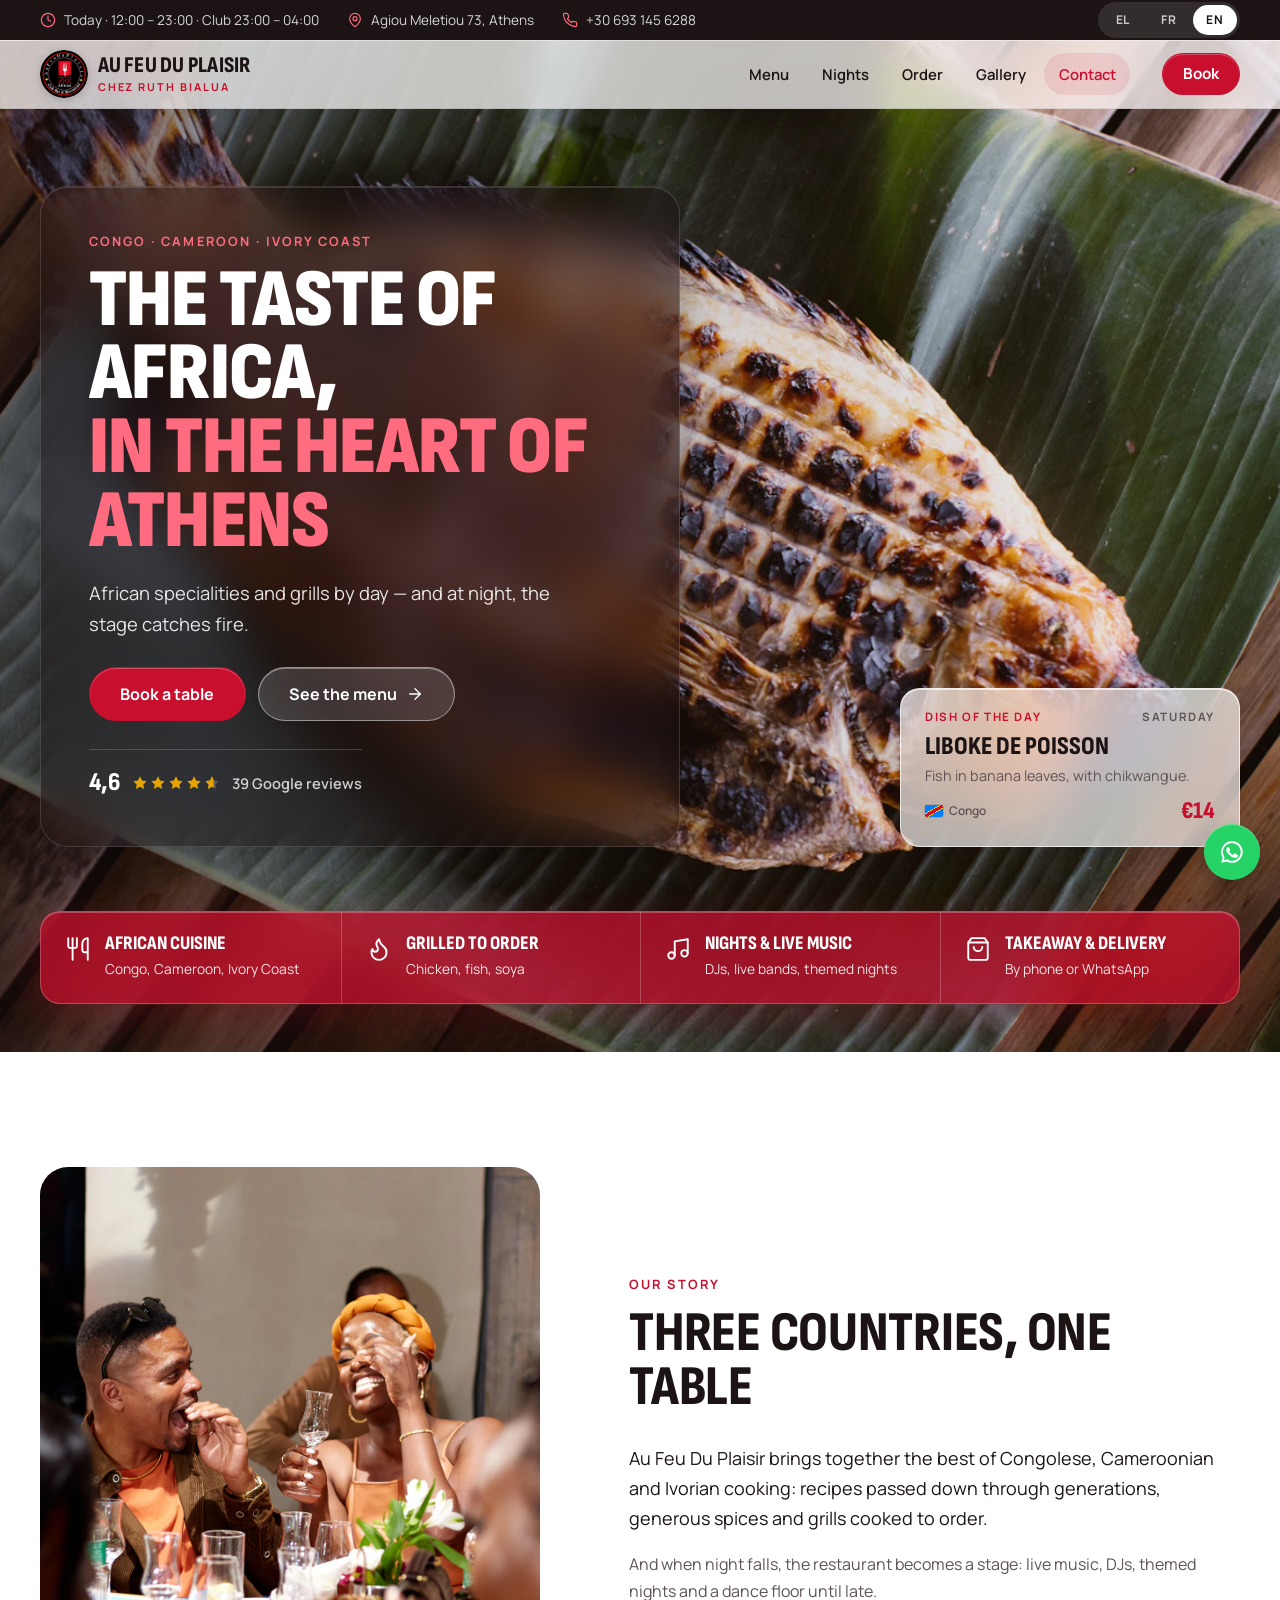
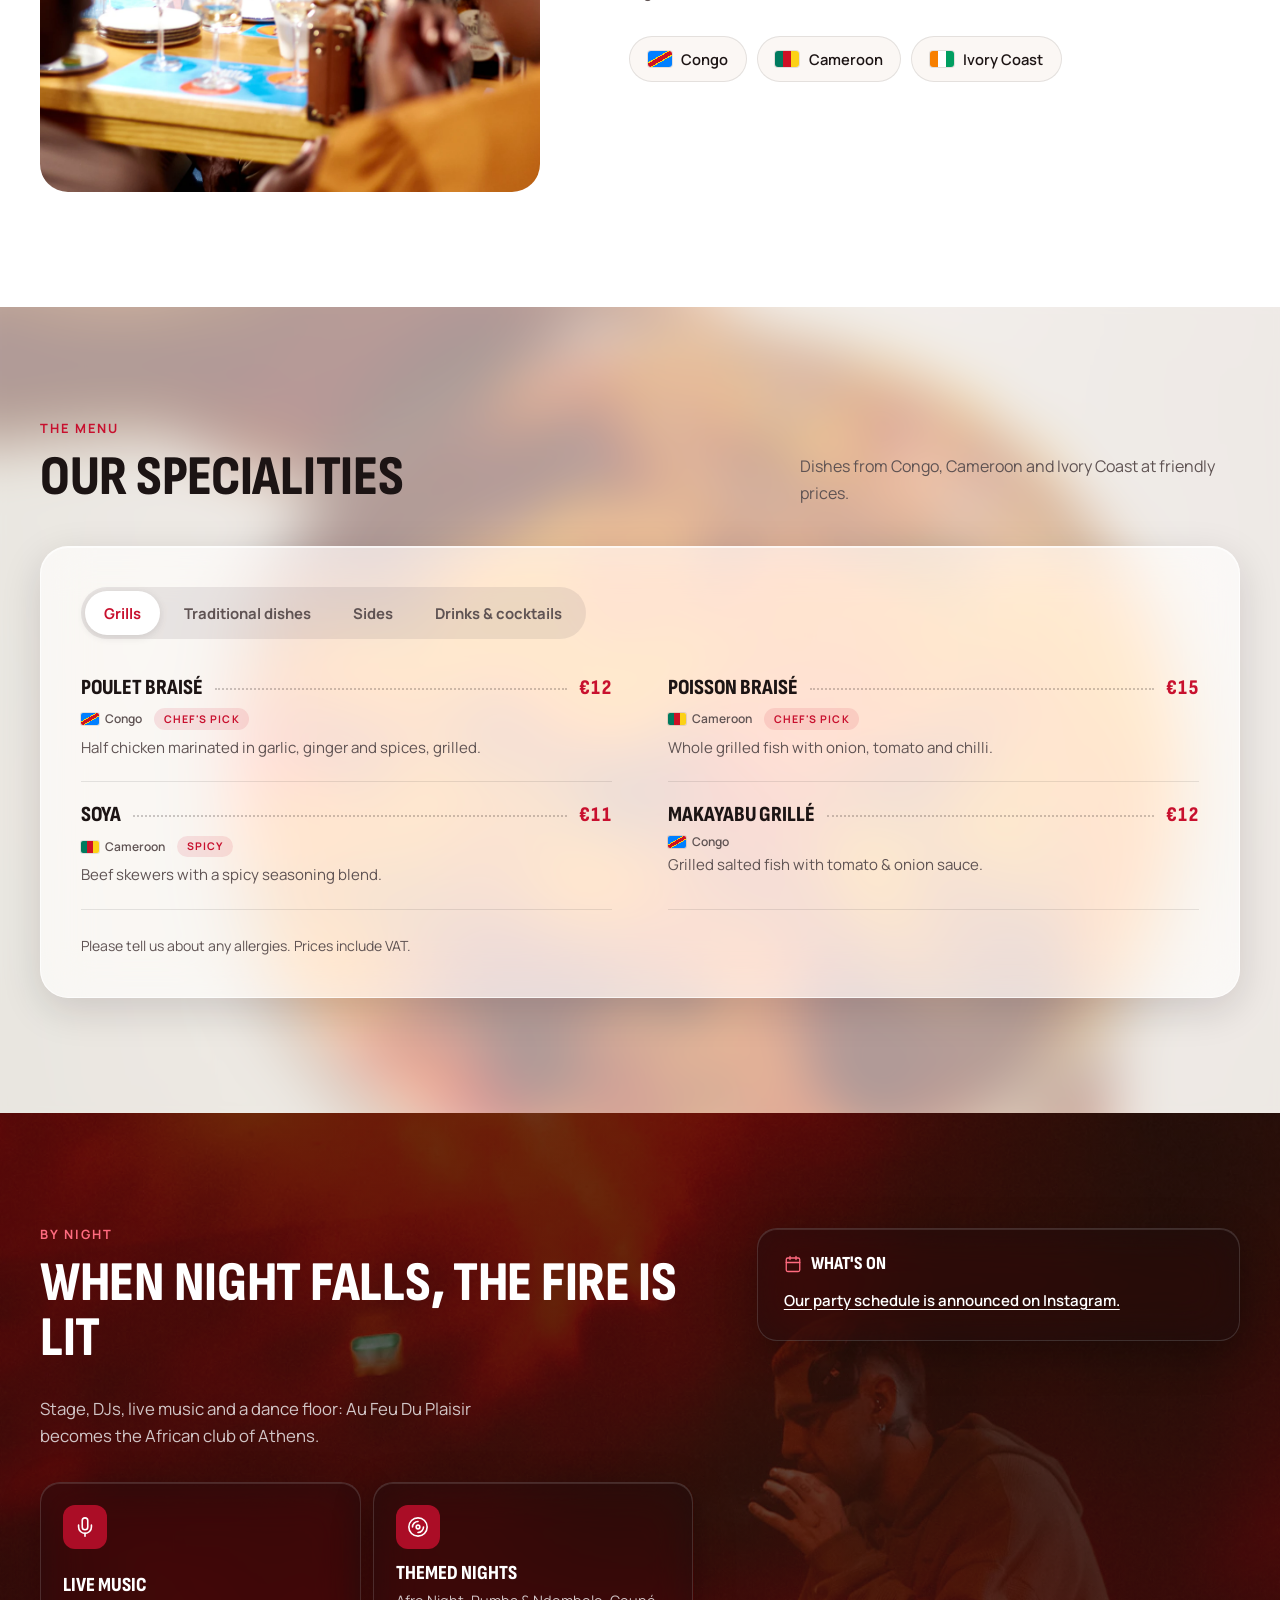
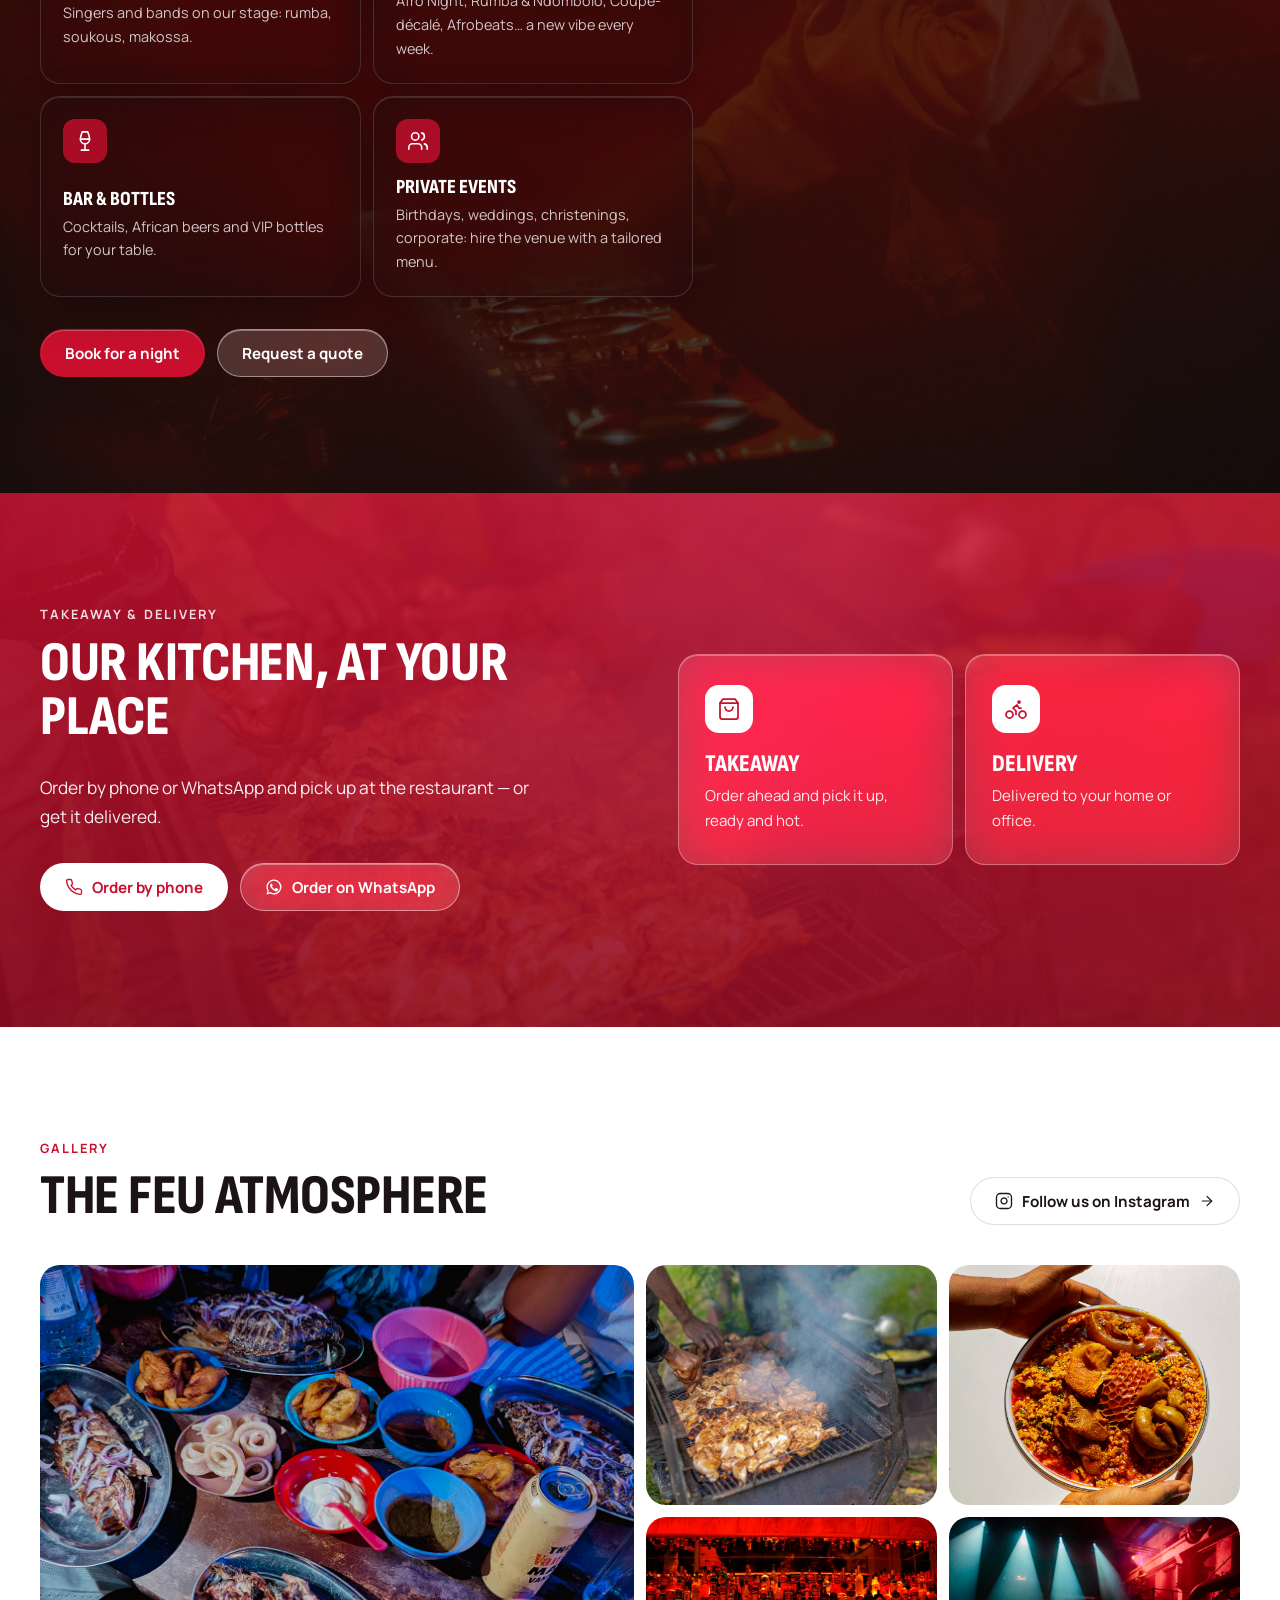
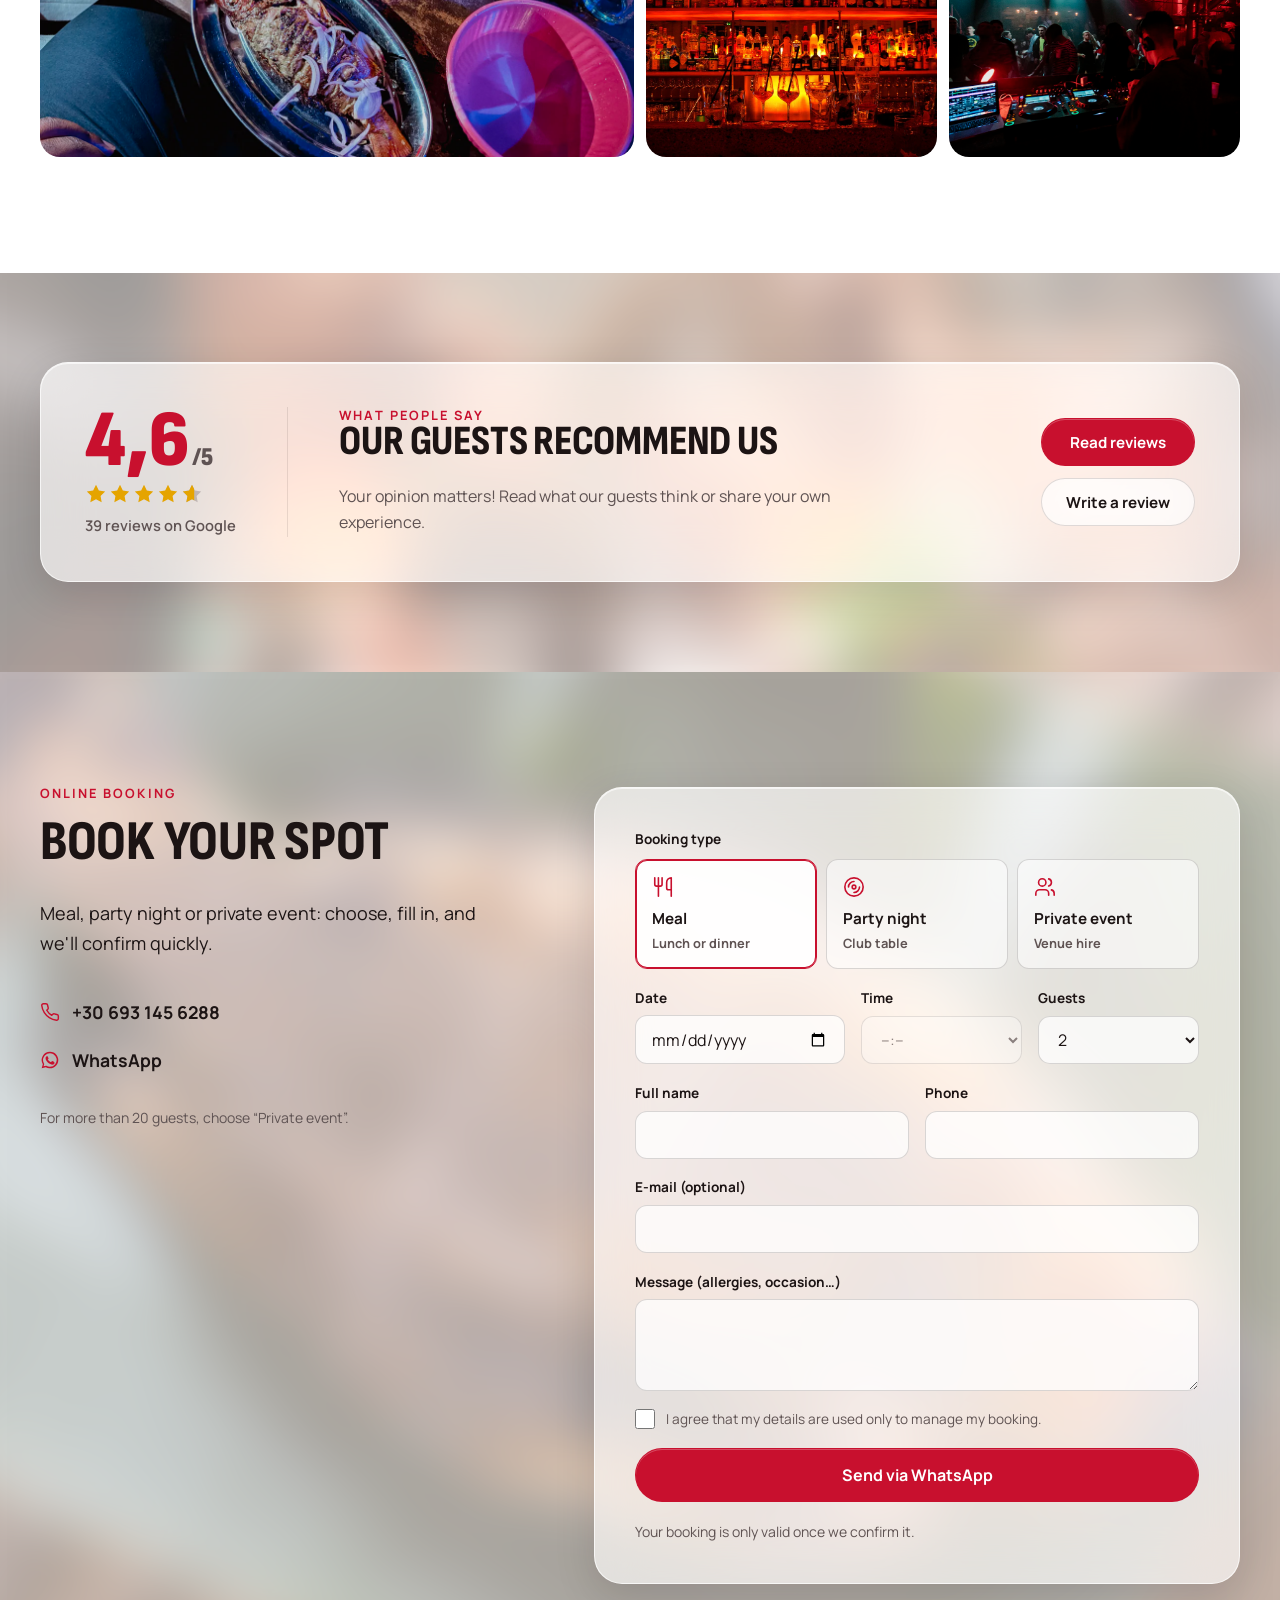
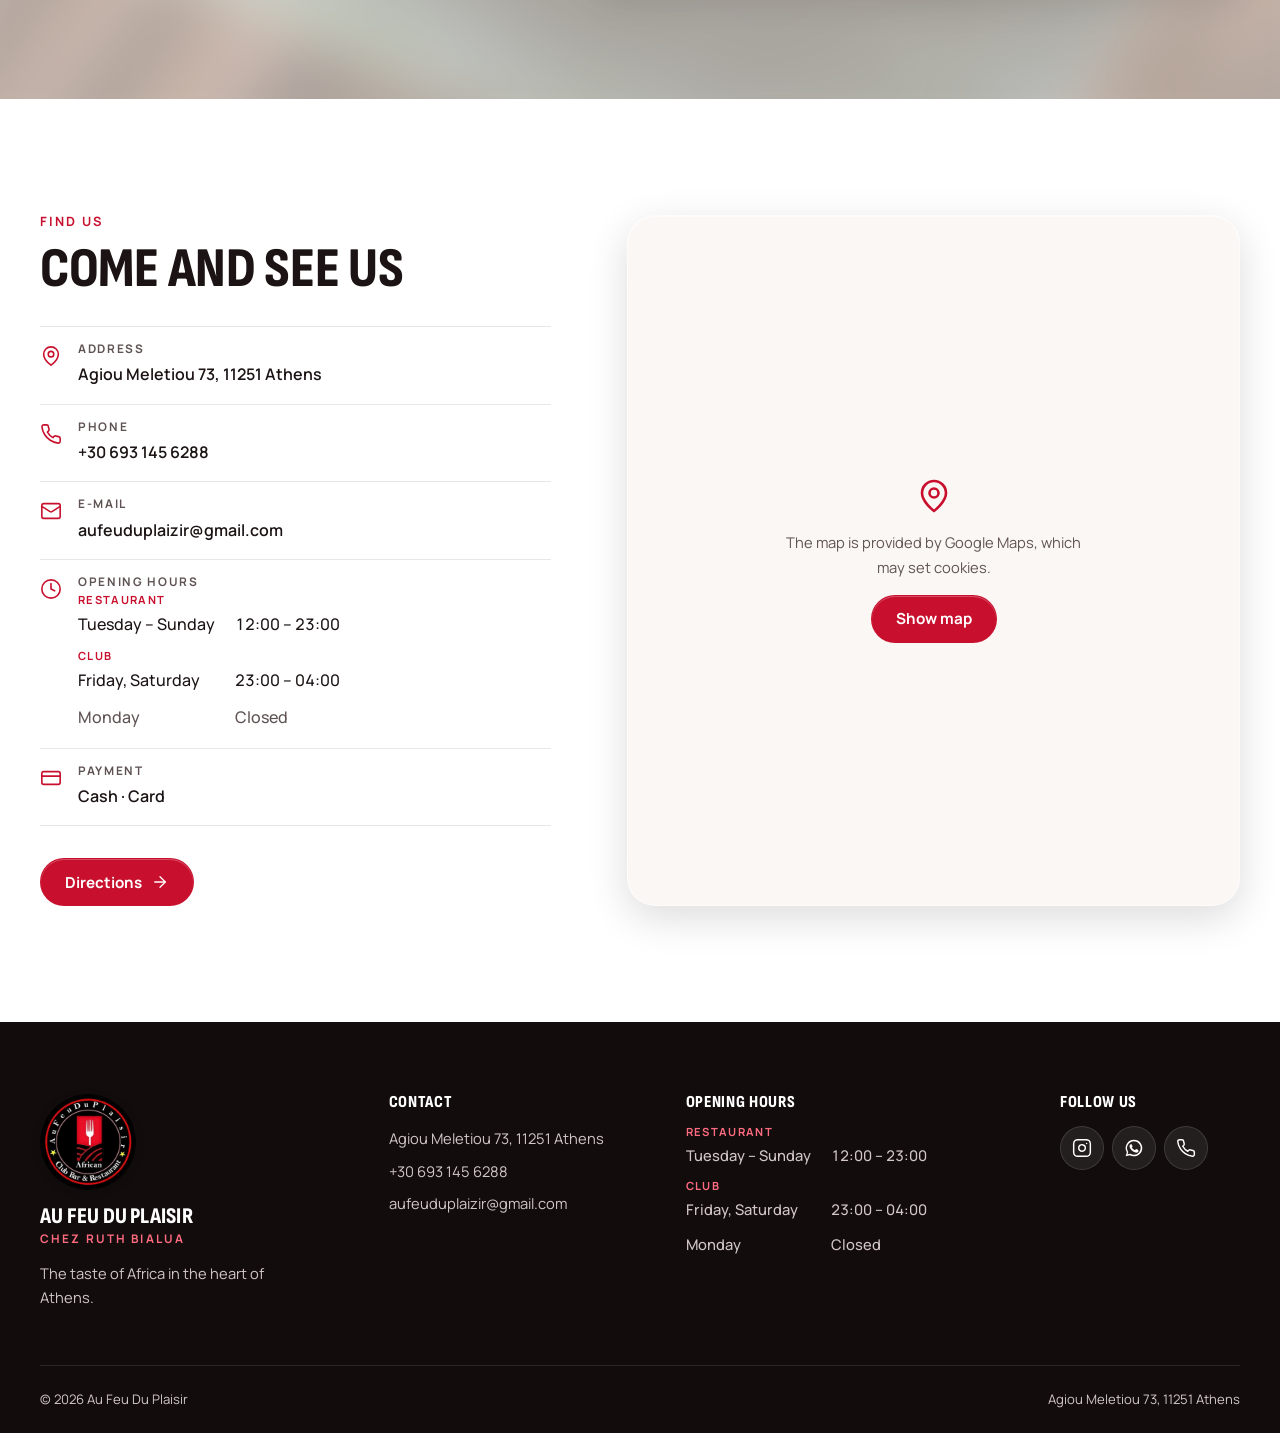
==== commit 8620814f: "Ajoute « Chez Ruth Bialua » sous le nom (en-tête et pied de page) Co-Authored-By: Claude Opus 5.5 <n" ====
--- a/index.html
+++ b/index.html
@@ -23,7 +23,7 @@
   <link rel="preconnect" href="https://fonts.googleapis.com">
   <link rel="preconnect" href="https://fonts.gstatic.com" crossorigin>
   <link href="https://fonts.googleapis.com/css2?family=Manrope:wght@400;500;600;700&family=Sofia+Sans+Condensed:ital,wght@0,600;0,800;0,900;1,800&display=swap" rel="stylesheet">
-  <link rel="stylesheet" href="css/style.css?v=202610101010">
+  <link rel="stylesheet" href="css/style.css?v=202610101017">
 
   <script type="application/ld+json">
   {
@@ -70,7 +70,7 @@
     <div class="container header__inner">
       <a href="#top" class="logo" aria-label="Au Feu Du Plaisir">
         <img class="logo__mark" src="images/logo.webp" width="48" height="48" alt="">
-        <span class="logo__text">Au Feu Du Plaisir</span>
+        <span class="logo__name"><span class="logo__text">Au Feu Du Plaisir</span><span class="logo__sub">Chez Ruth Bialua</span></span>
       </a>
 
       <nav class="nav" id="nav" aria-label="Menu">
@@ -405,7 +405,7 @@
       <div class="footer__brand">
         <a href="#top" class="logo logo--light">
           <img class="logo__mark" src="images/logo.webp" width="96" height="96" alt="" loading="lazy">
-          <span class="logo__text">Au Feu Du Plaisir</span>
+          <span class="logo__name"><span class="logo__text">Au Feu Du Plaisir</span><span class="logo__sub">Chez Ruth Bialua</span></span>
         </a>
         <p data-i18n="footer.tag"></p>
       </div>
@@ -467,8 +467,8 @@
     <symbol id="i-instagram" viewBox="0 0 24 24"><rect width="20" height="20" x="2" y="2" rx="5"/><path d="M16 11.37A4 4 0 1 1 12.63 8 4 4 0 0 1 16 11.37z"/><path d="M17.5 6.5h.01"/></symbol>
   </svg>
 
-  <script src="js/config.js?v=202610101010"></script>
-  <script src="js/i18n.js?v=202610101010"></script>
-  <script src="js/main.js?v=202610101010"></script>
+  <script src="js/config.js?v=202610101017"></script>
+  <script src="js/i18n.js?v=202610101017"></script>
+  <script src="js/main.js?v=202610101017"></script>
 </body>
 </html>
--- a/css/style.css
+++ b/css/style.css
@@ -168,6 +168,9 @@
 .footer .logo__mark { width: 96px; height: 96px; }
 .footer .logo { flex-direction: column; align-items: flex-start; gap: 1rem; }
 .logo__text { font: 800 1.4rem/1 var(--display); text-transform: uppercase; letter-spacing: .01em; white-space: nowrap; }
+.logo__name { display: flex; flex-direction: column; gap: .3rem; }
+.logo__sub { font: 700 .68rem/1 var(--sans); letter-spacing: .18em; text-transform: uppercase; color: var(--red); white-space: nowrap; }
+.footer .logo__sub { color: var(--red-light); font-size: .74rem; }
 .nav { display: flex; align-items: center; gap: .25rem; }
 .nav a { font-weight: 600; font-size: .93rem; text-decoration: none; padding: .55rem .9rem; border-radius: 999px; transition: background-color .2s var(--ease), color .2s var(--ease); }
 .nav a:hover { background: rgba(28, 20, 20, .06); }
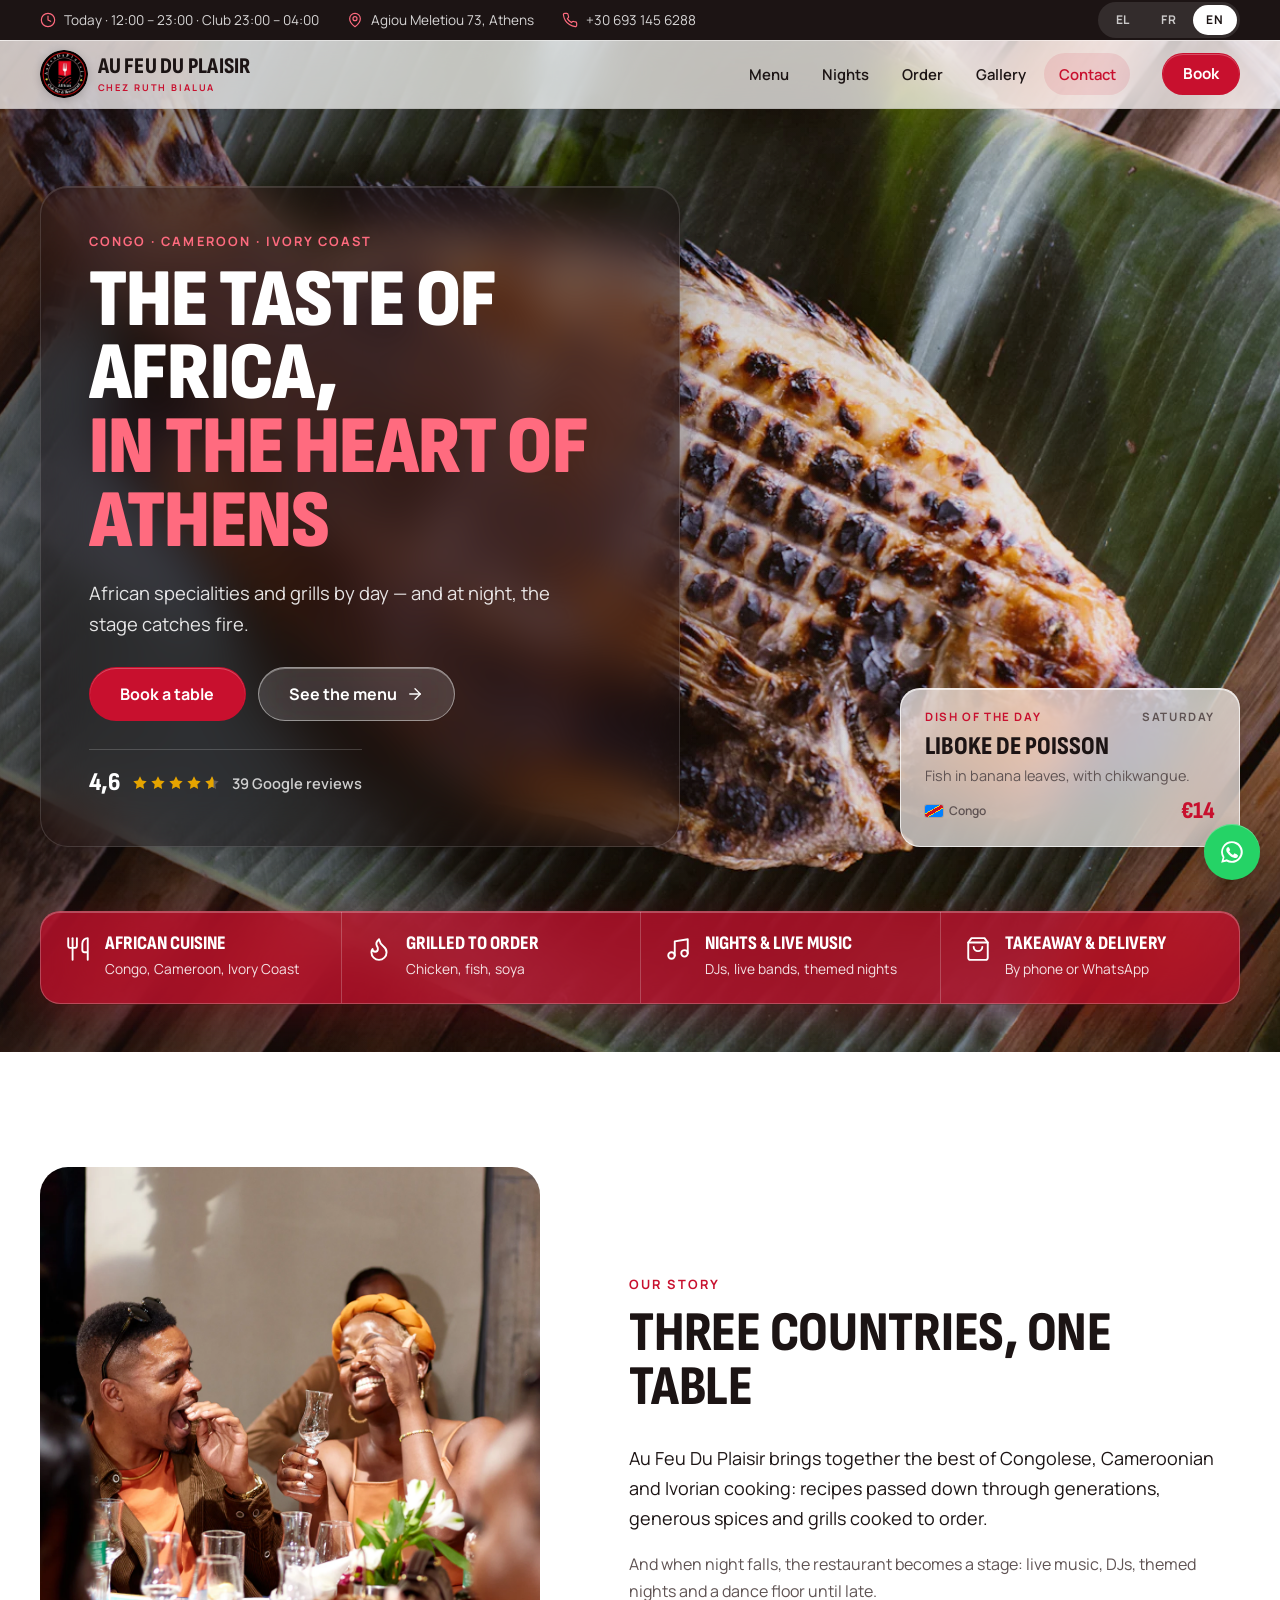
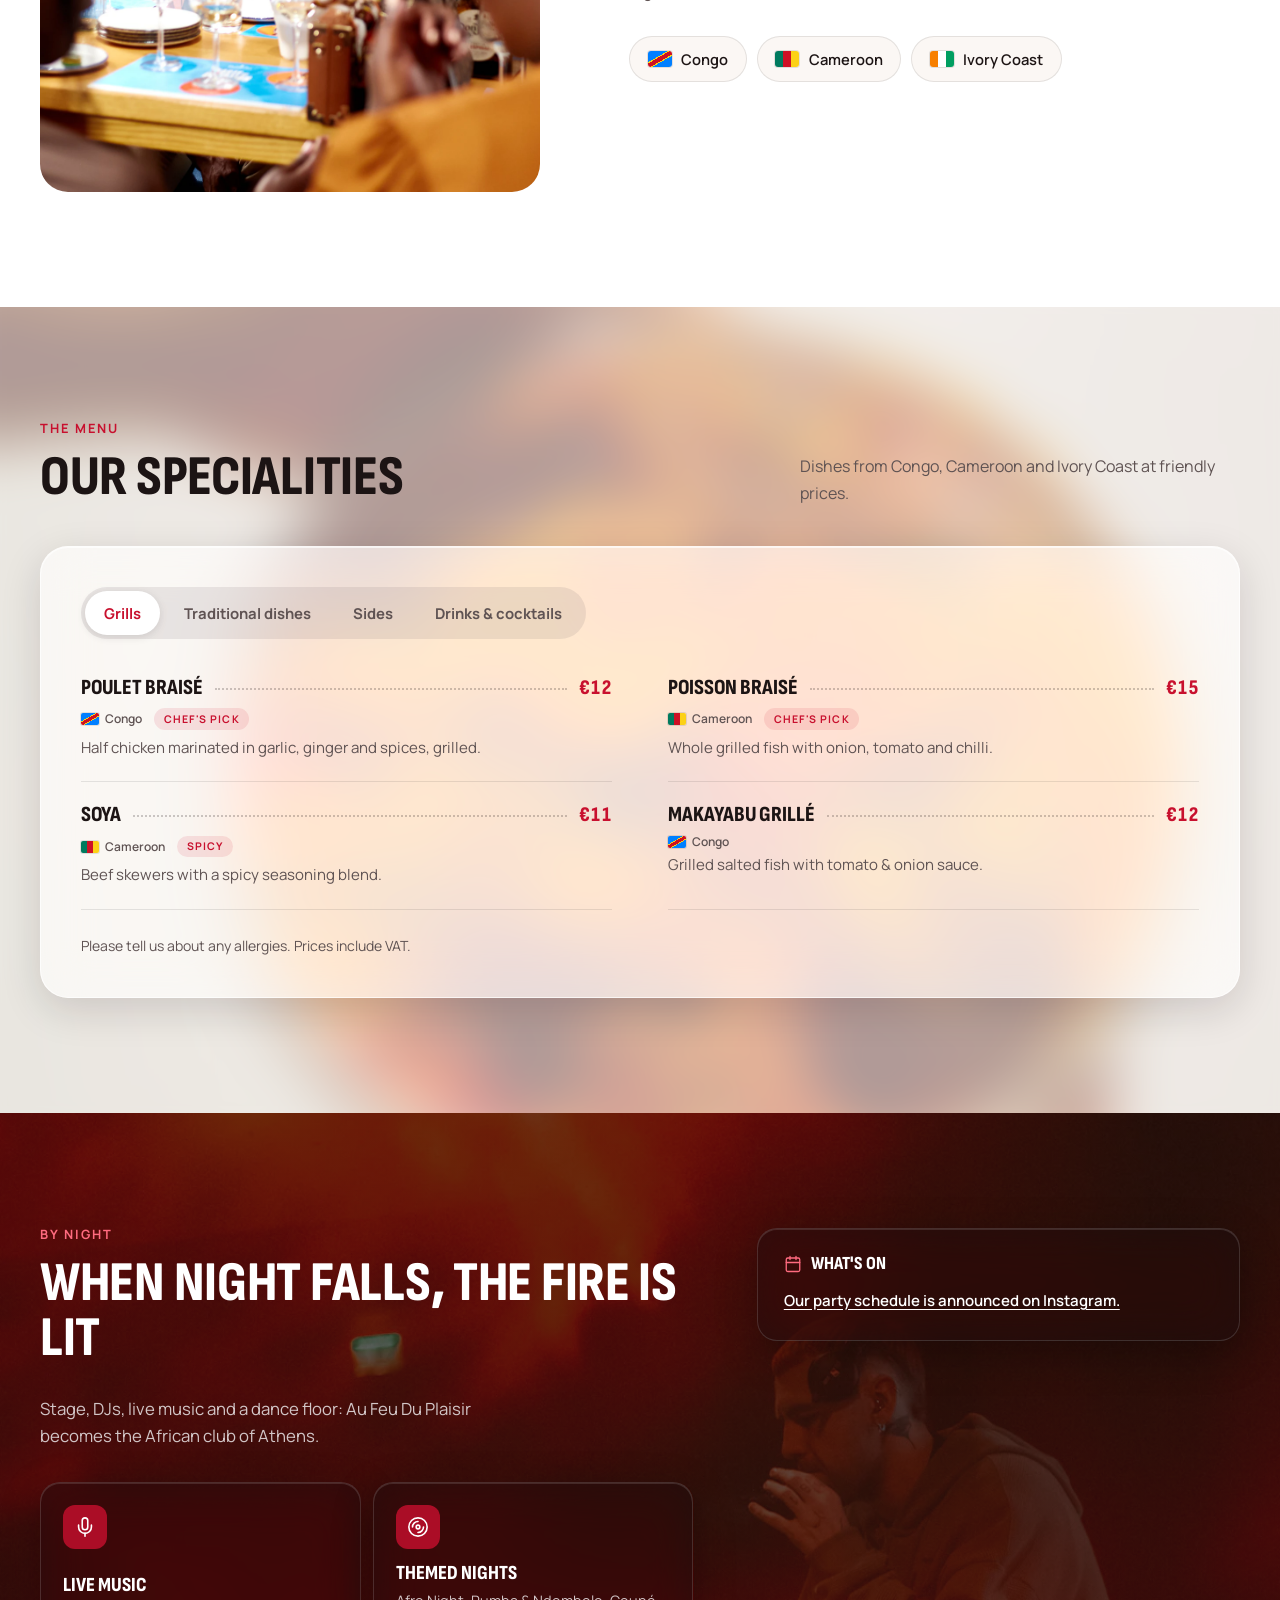
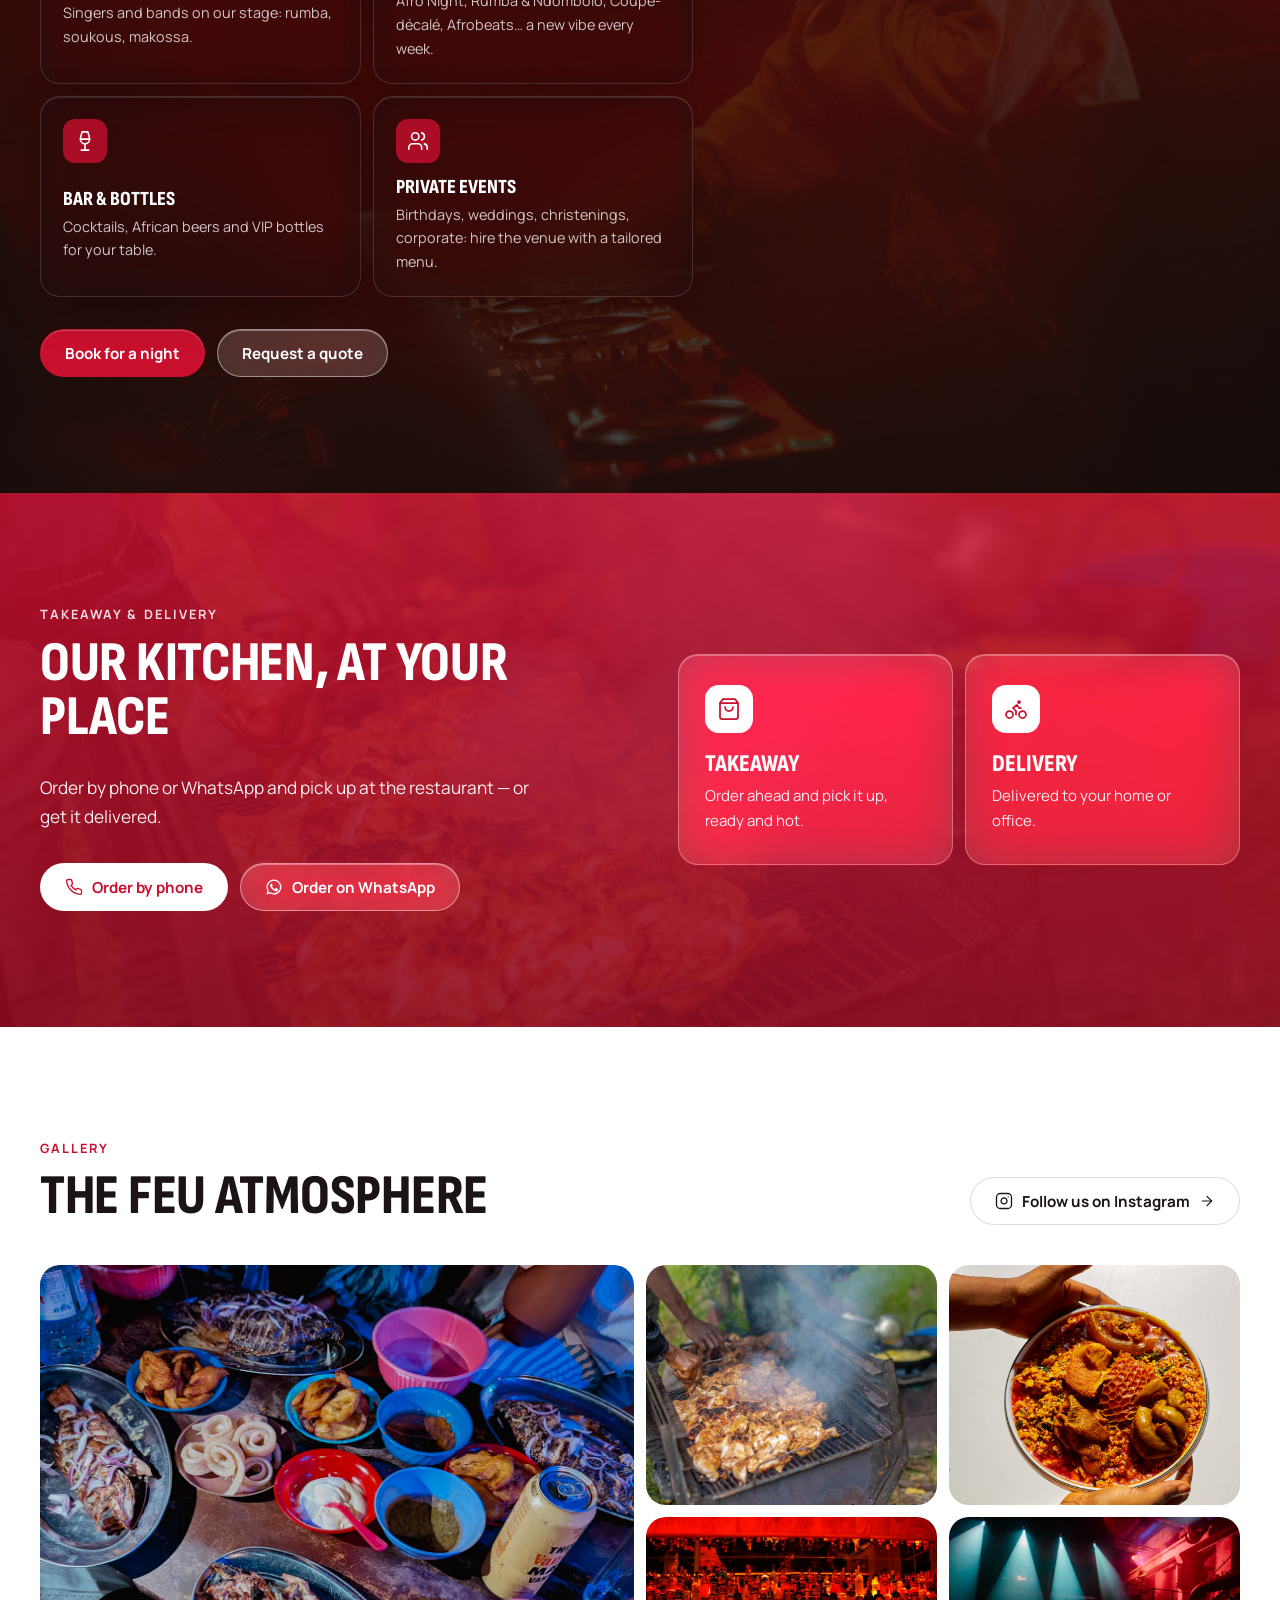
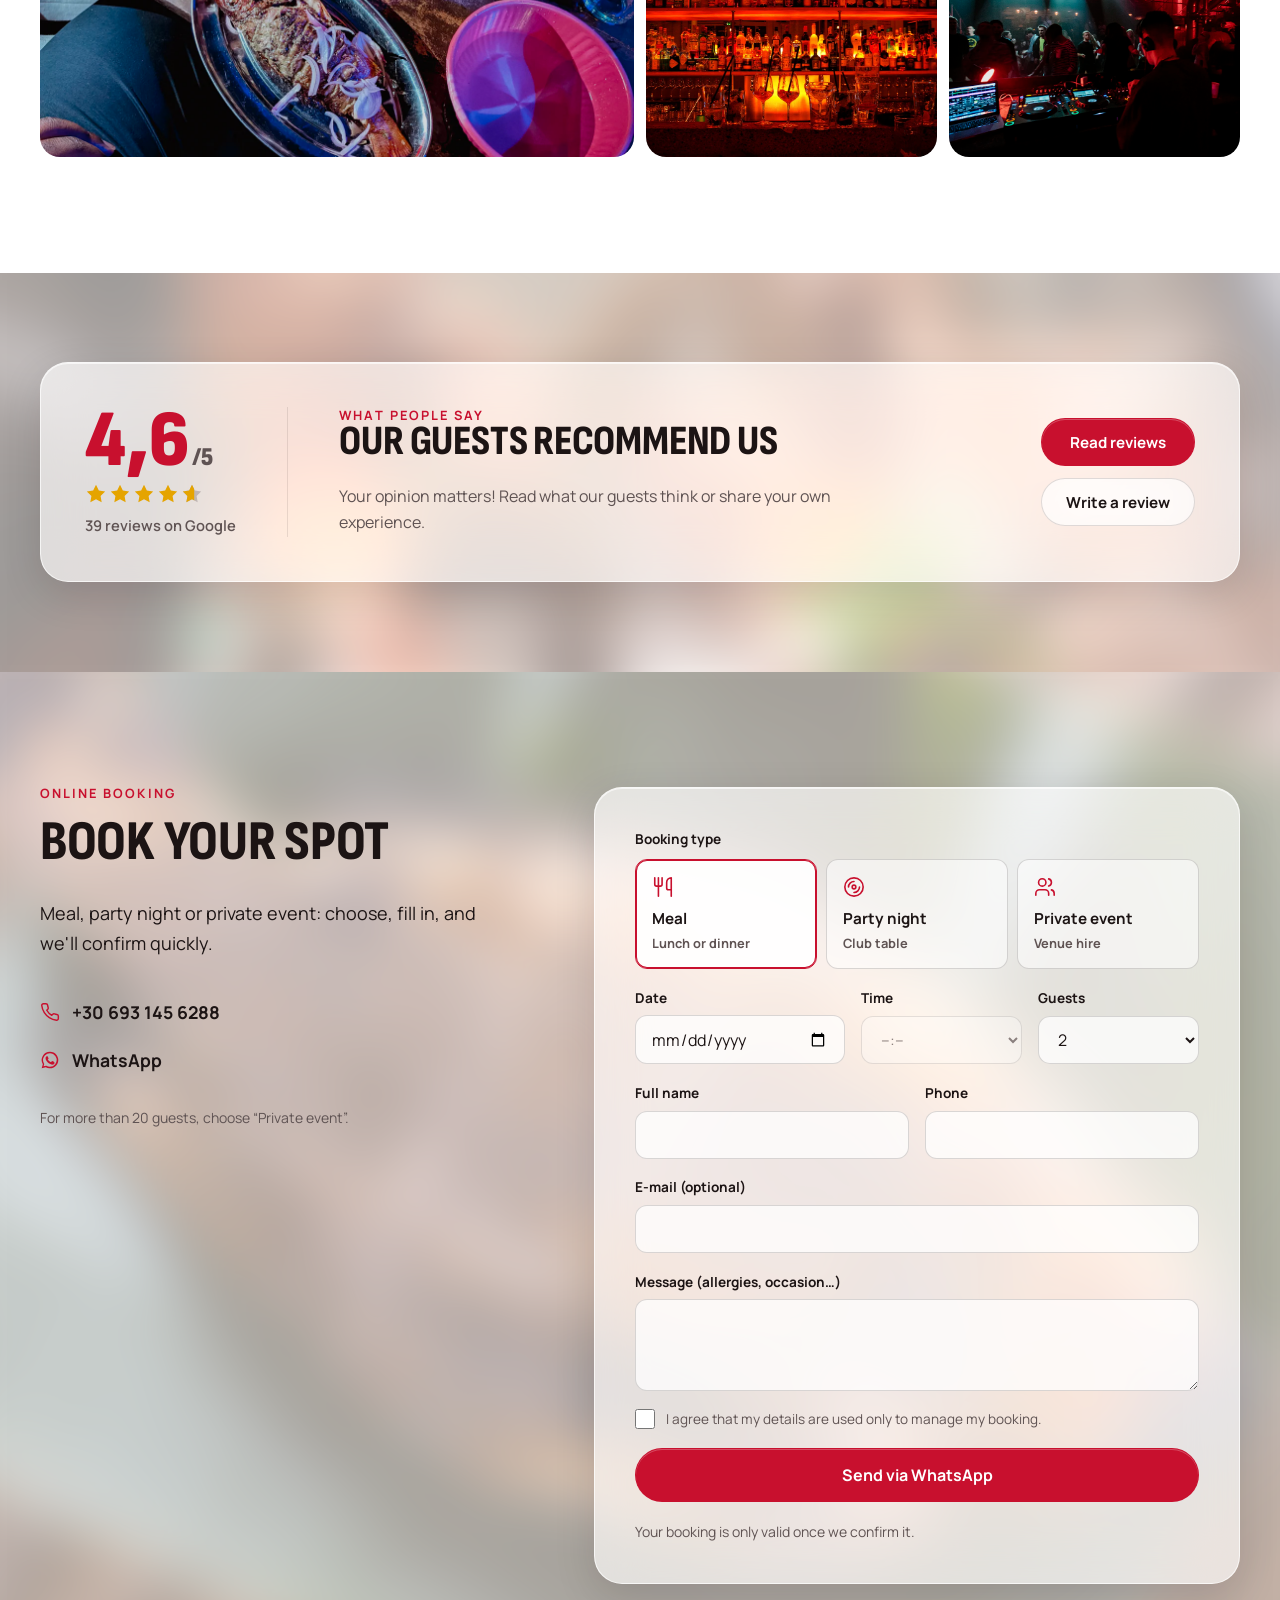
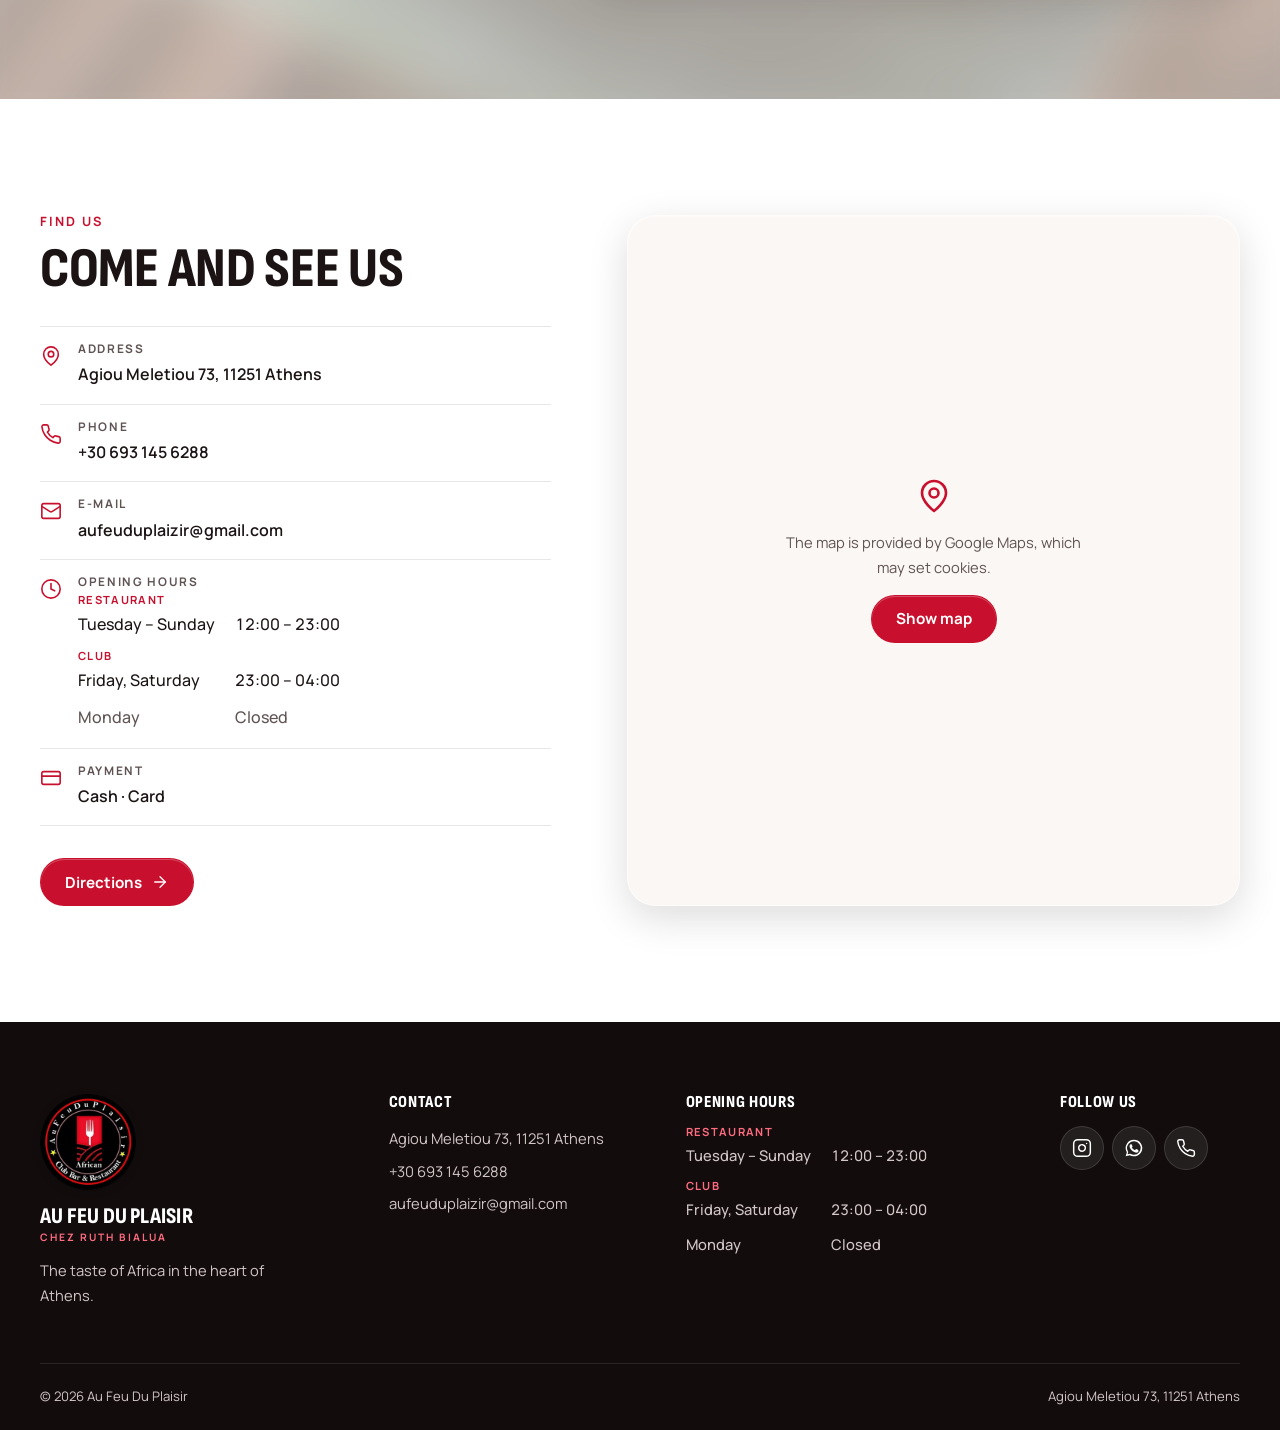
==== commit 33e51a77: "Réduit la taille de « Chez Ruth Bialua » Co-Authored-By: Claude Opus 5.5 <noreply@anthropic.com>" ====
--- a/index.html
+++ b/index.html
@@ -23,7 +23,7 @@
   <link rel="preconnect" href="https://fonts.googleapis.com">
   <link rel="preconnect" href="https://fonts.gstatic.com" crossorigin>
   <link href="https://fonts.googleapis.com/css2?family=Manrope:wght@400;500;600;700&family=Sofia+Sans+Condensed:ital,wght@0,600;0,800;0,900;1,800&display=swap" rel="stylesheet">
-  <link rel="stylesheet" href="css/style.css?v=202610101017">
+  <link rel="stylesheet" href="css/style.css?v=202610101021">
 
   <script type="application/ld+json">
   {
@@ -467,8 +467,8 @@
     <symbol id="i-instagram" viewBox="0 0 24 24"><rect width="20" height="20" x="2" y="2" rx="5"/><path d="M16 11.37A4 4 0 1 1 12.63 8 4 4 0 0 1 16 11.37z"/><path d="M17.5 6.5h.01"/></symbol>
   </svg>
 
-  <script src="js/config.js?v=202610101017"></script>
-  <script src="js/i18n.js?v=202610101017"></script>
-  <script src="js/main.js?v=202610101017"></script>
+  <script src="js/config.js?v=202610101021"></script>
+  <script src="js/i18n.js?v=202610101021"></script>
+  <script src="js/main.js?v=202610101021"></script>
 </body>
 </html>
--- a/css/style.css
+++ b/css/style.css
@@ -168,9 +168,9 @@
 .footer .logo__mark { width: 96px; height: 96px; }
 .footer .logo { flex-direction: column; align-items: flex-start; gap: 1rem; }
 .logo__text { font: 800 1.4rem/1 var(--display); text-transform: uppercase; letter-spacing: .01em; white-space: nowrap; }
-.logo__name { display: flex; flex-direction: column; gap: .3rem; }
-.logo__sub { font: 700 .68rem/1 var(--sans); letter-spacing: .18em; text-transform: uppercase; color: var(--red); white-space: nowrap; }
-.footer .logo__sub { color: var(--red-light); font-size: .74rem; }
+.logo__name { display: flex; flex-direction: column; gap: .25rem; }
+.logo__sub { font: 700 .58rem/1 var(--sans); letter-spacing: .2em; text-transform: uppercase; color: var(--red); white-space: nowrap; }
+.footer .logo__sub { color: var(--red-light); font-size: .64rem; }
 .nav { display: flex; align-items: center; gap: .25rem; }
 .nav a { font-weight: 600; font-size: .93rem; text-decoration: none; padding: .55rem .9rem; border-radius: 999px; transition: background-color .2s var(--ease), color .2s var(--ease); }
 .nav a:hover { background: rgba(28, 20, 20, .06); }
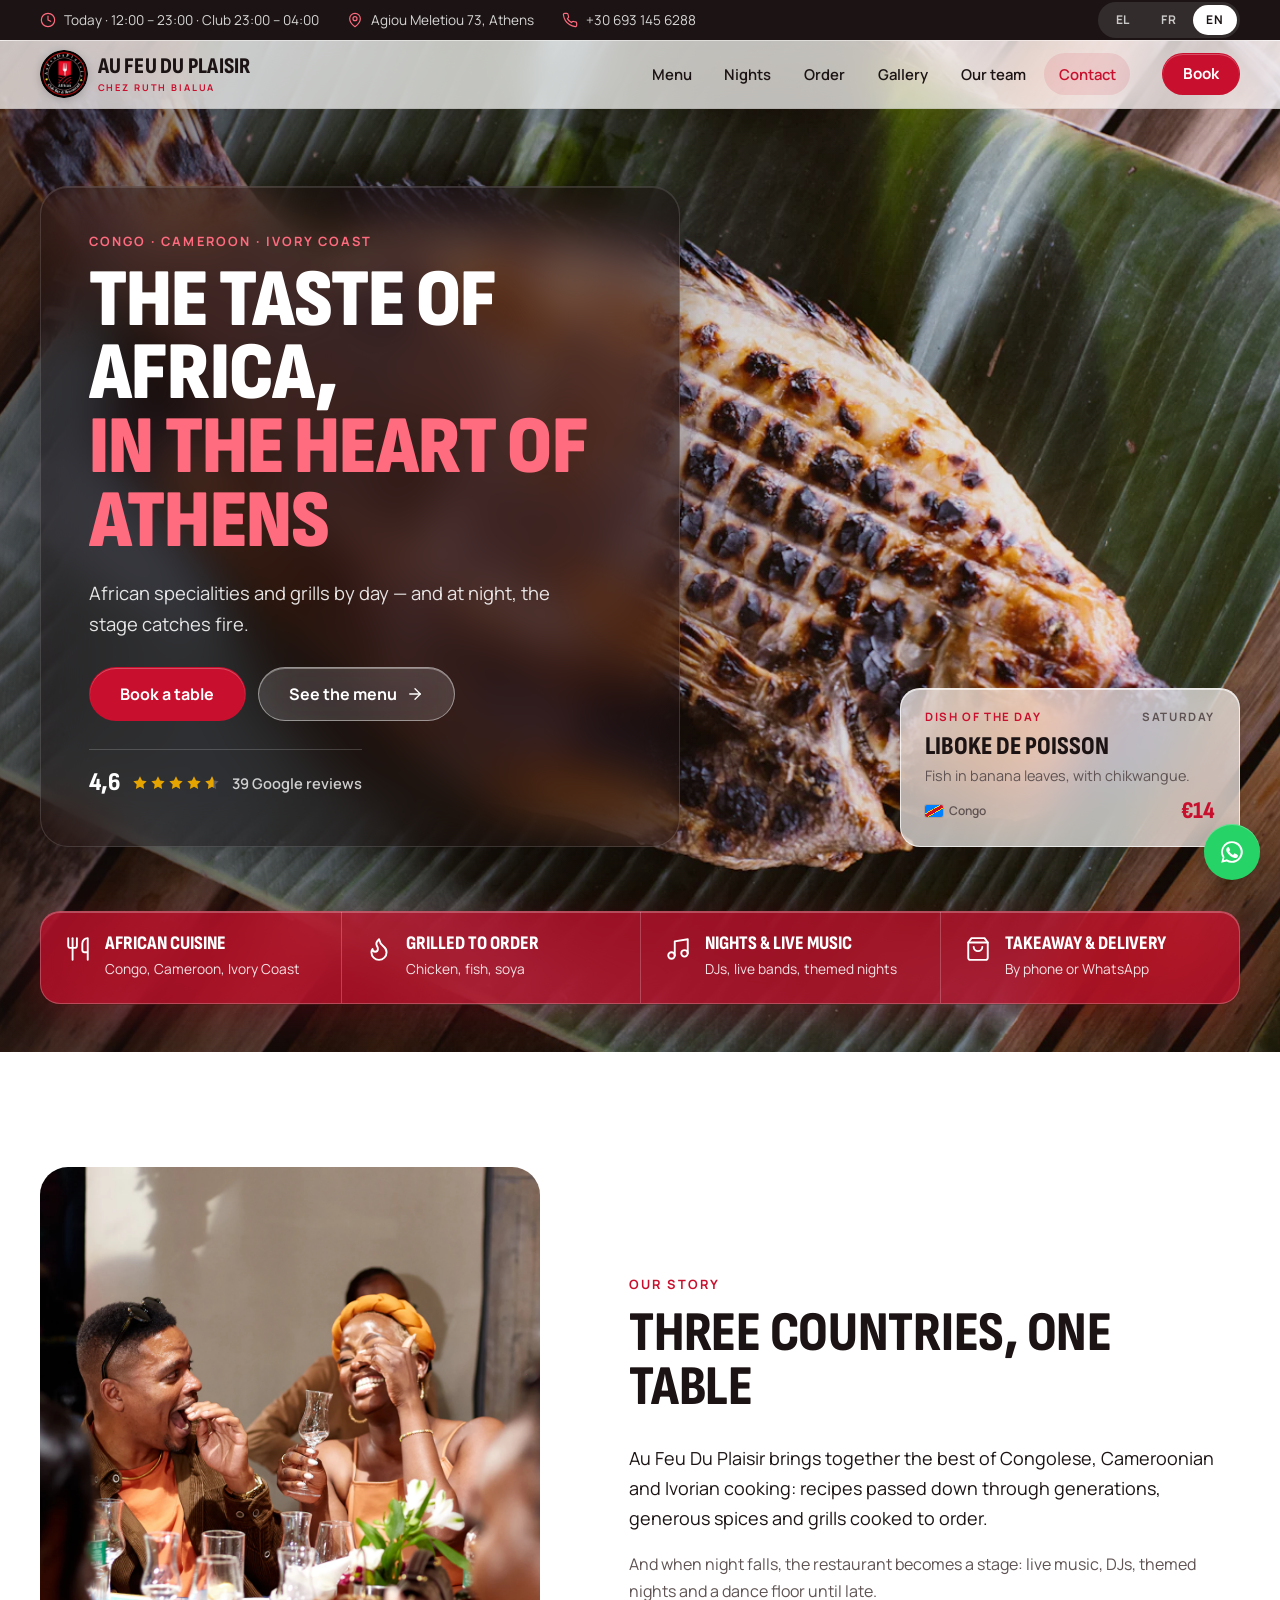
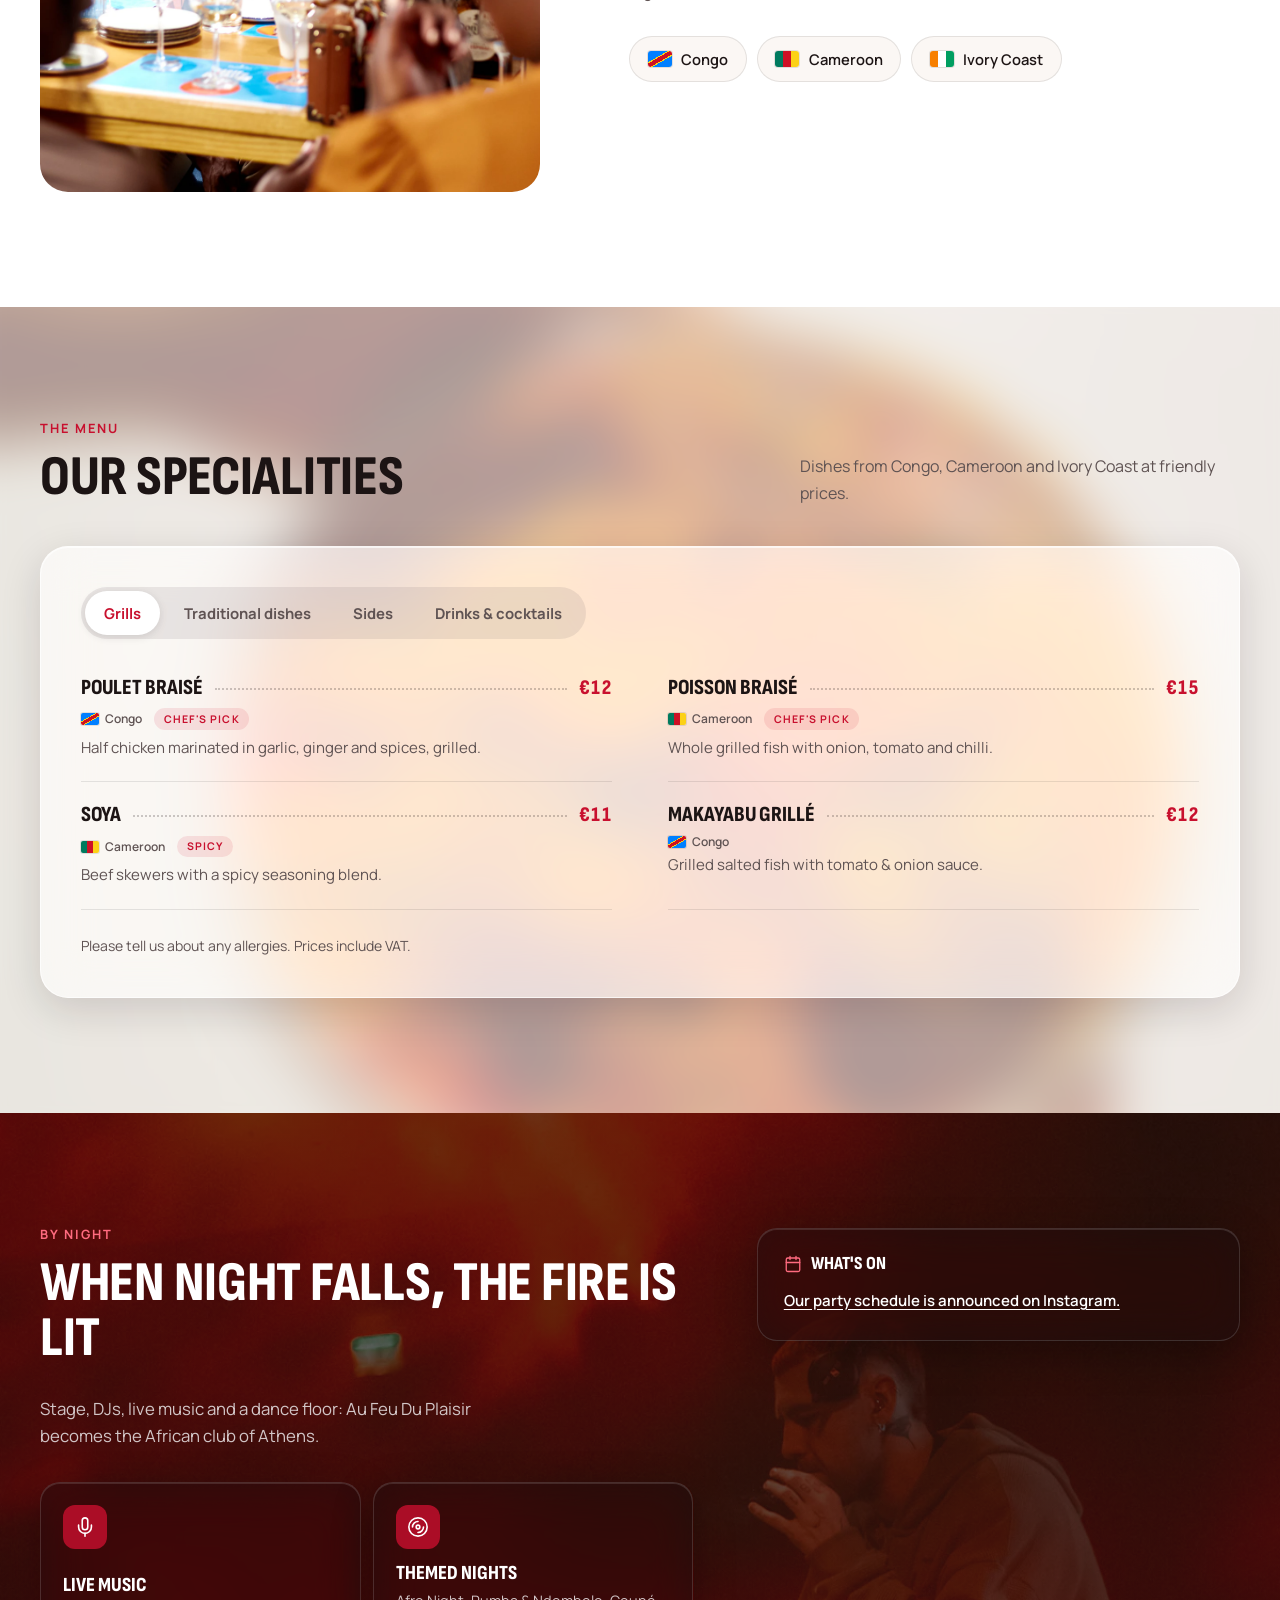
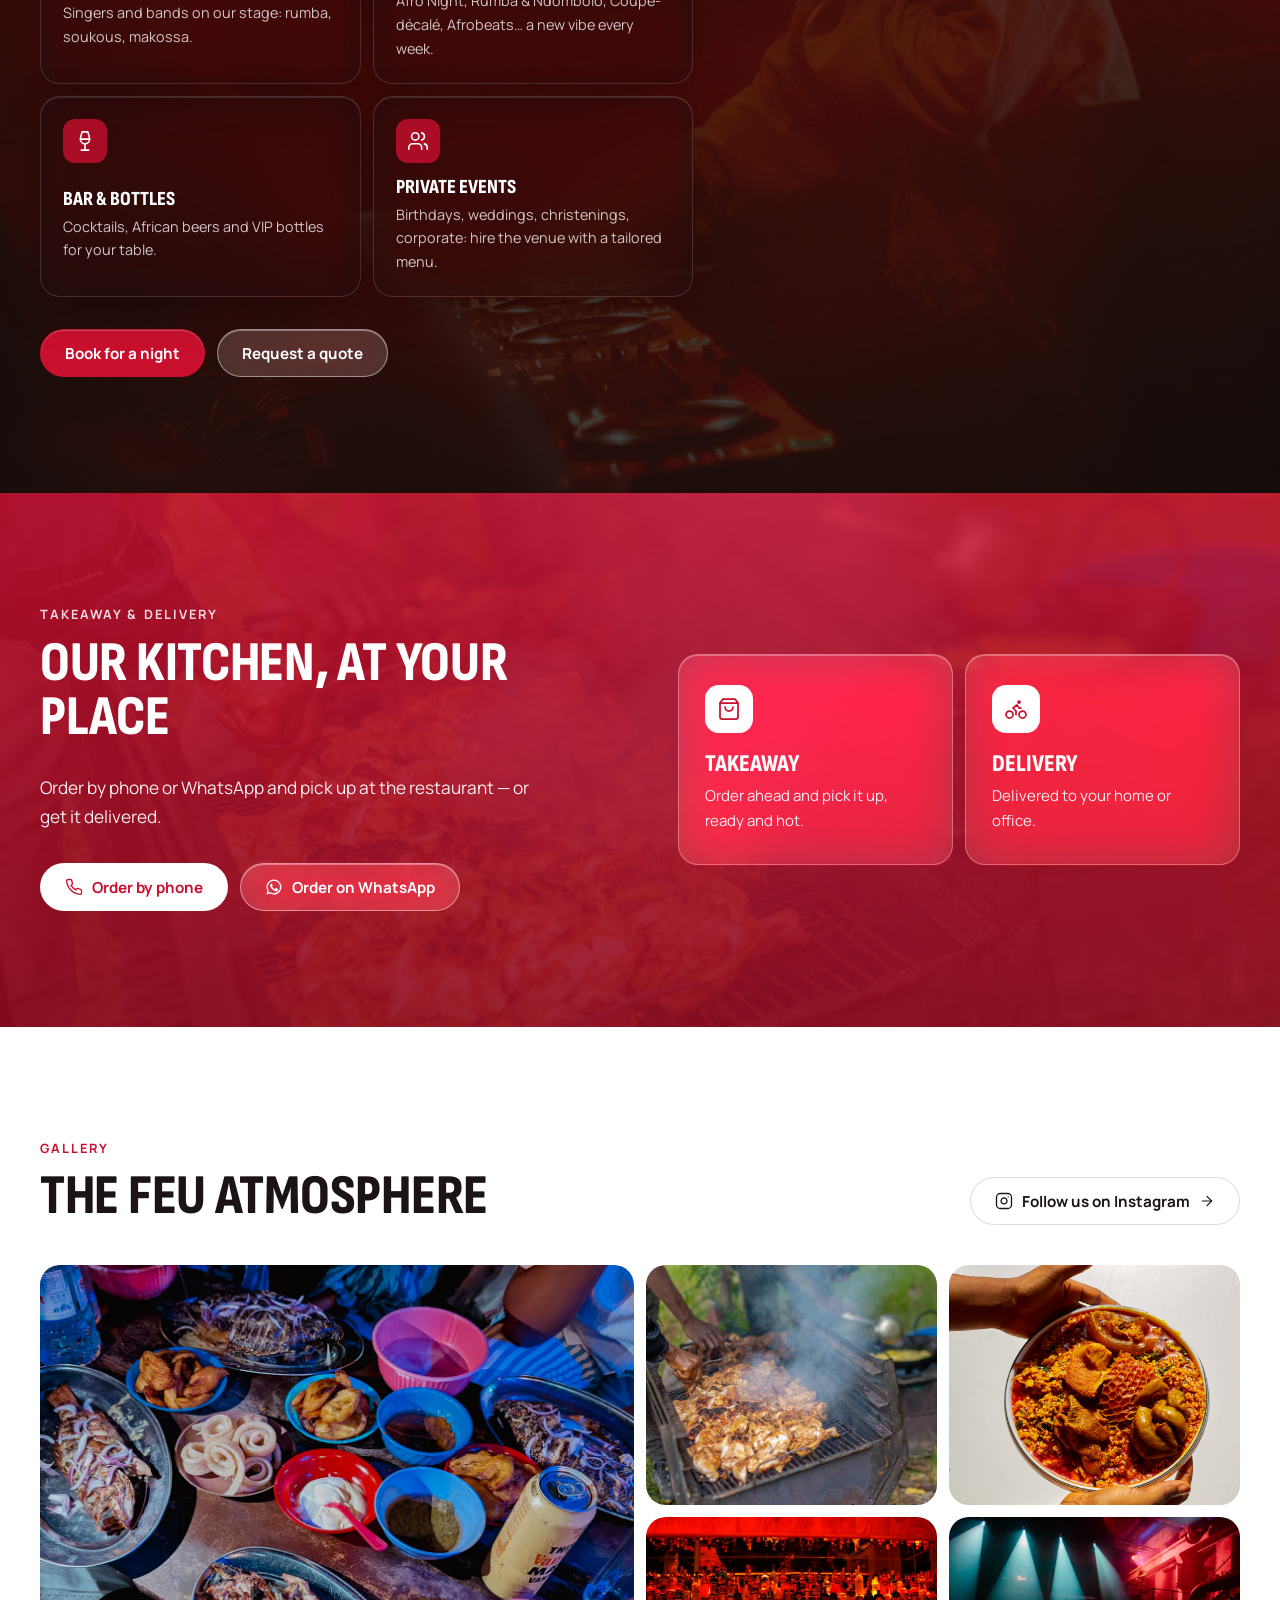
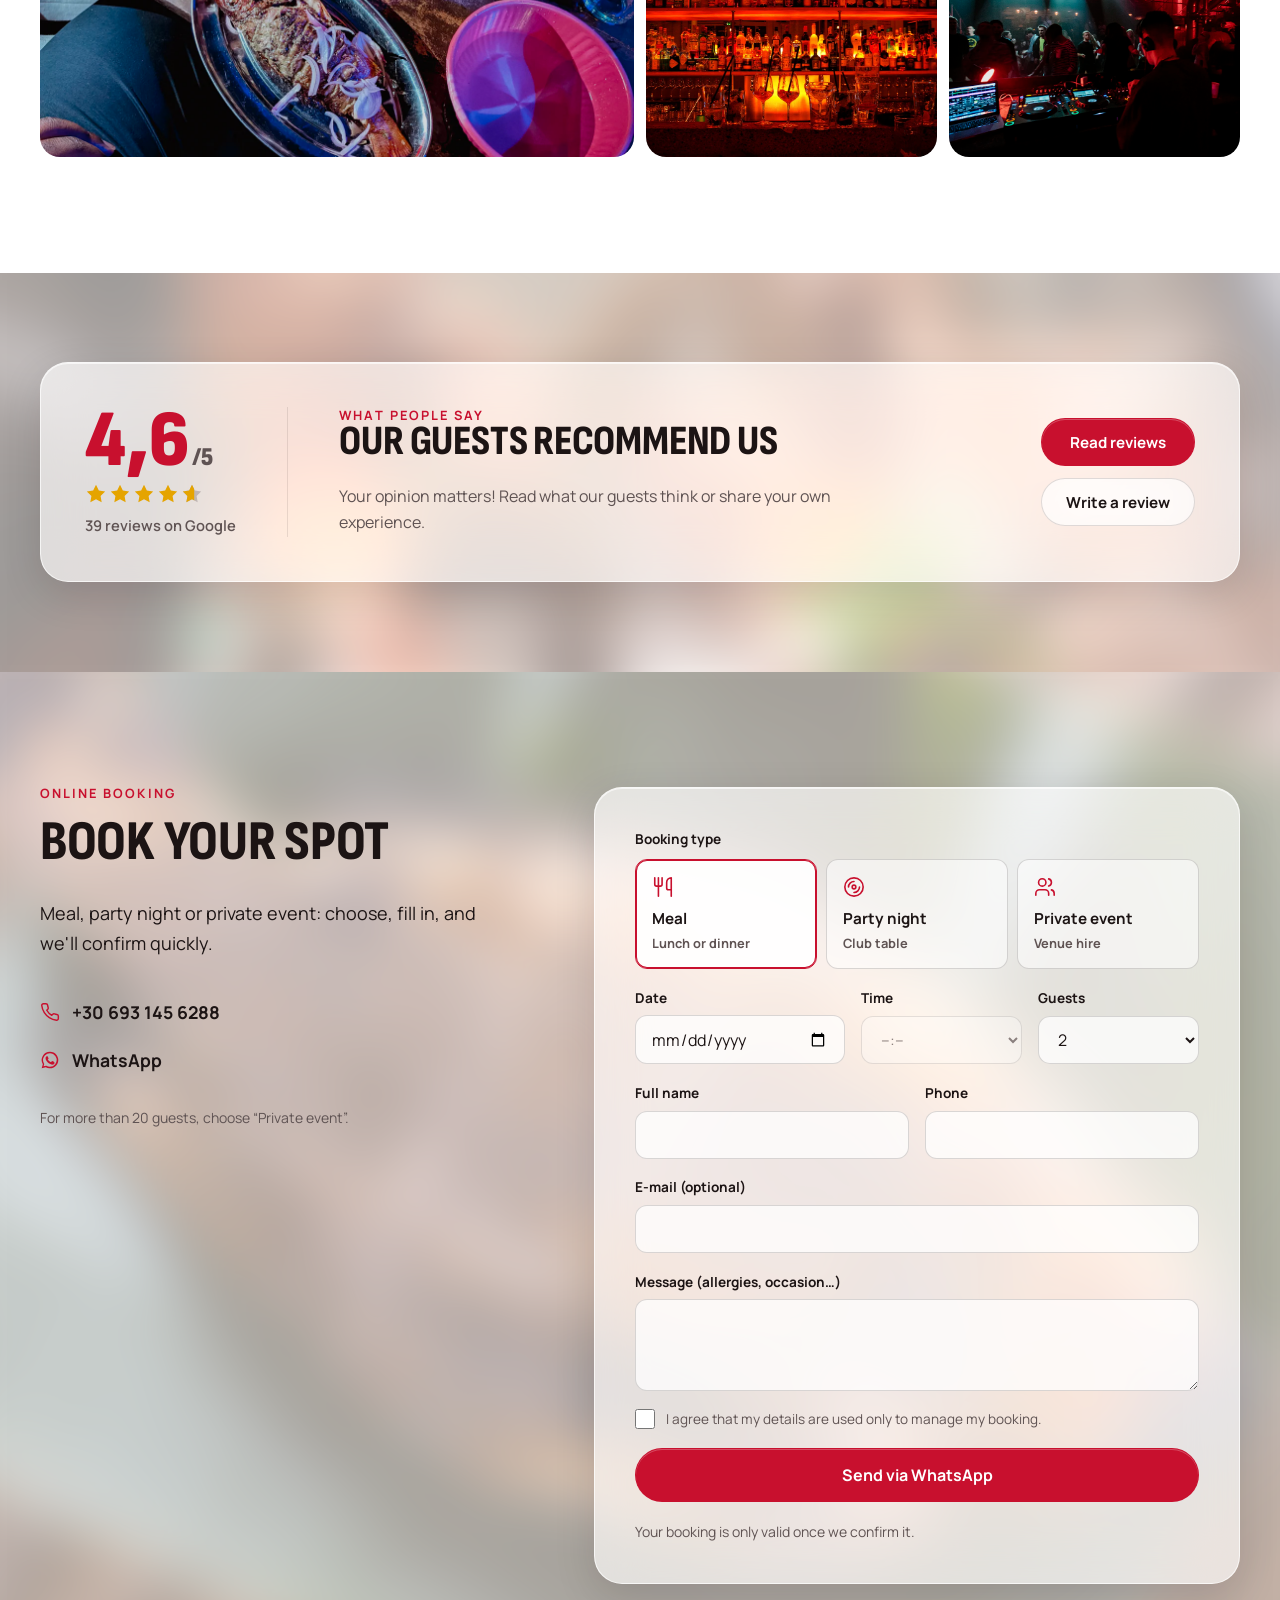
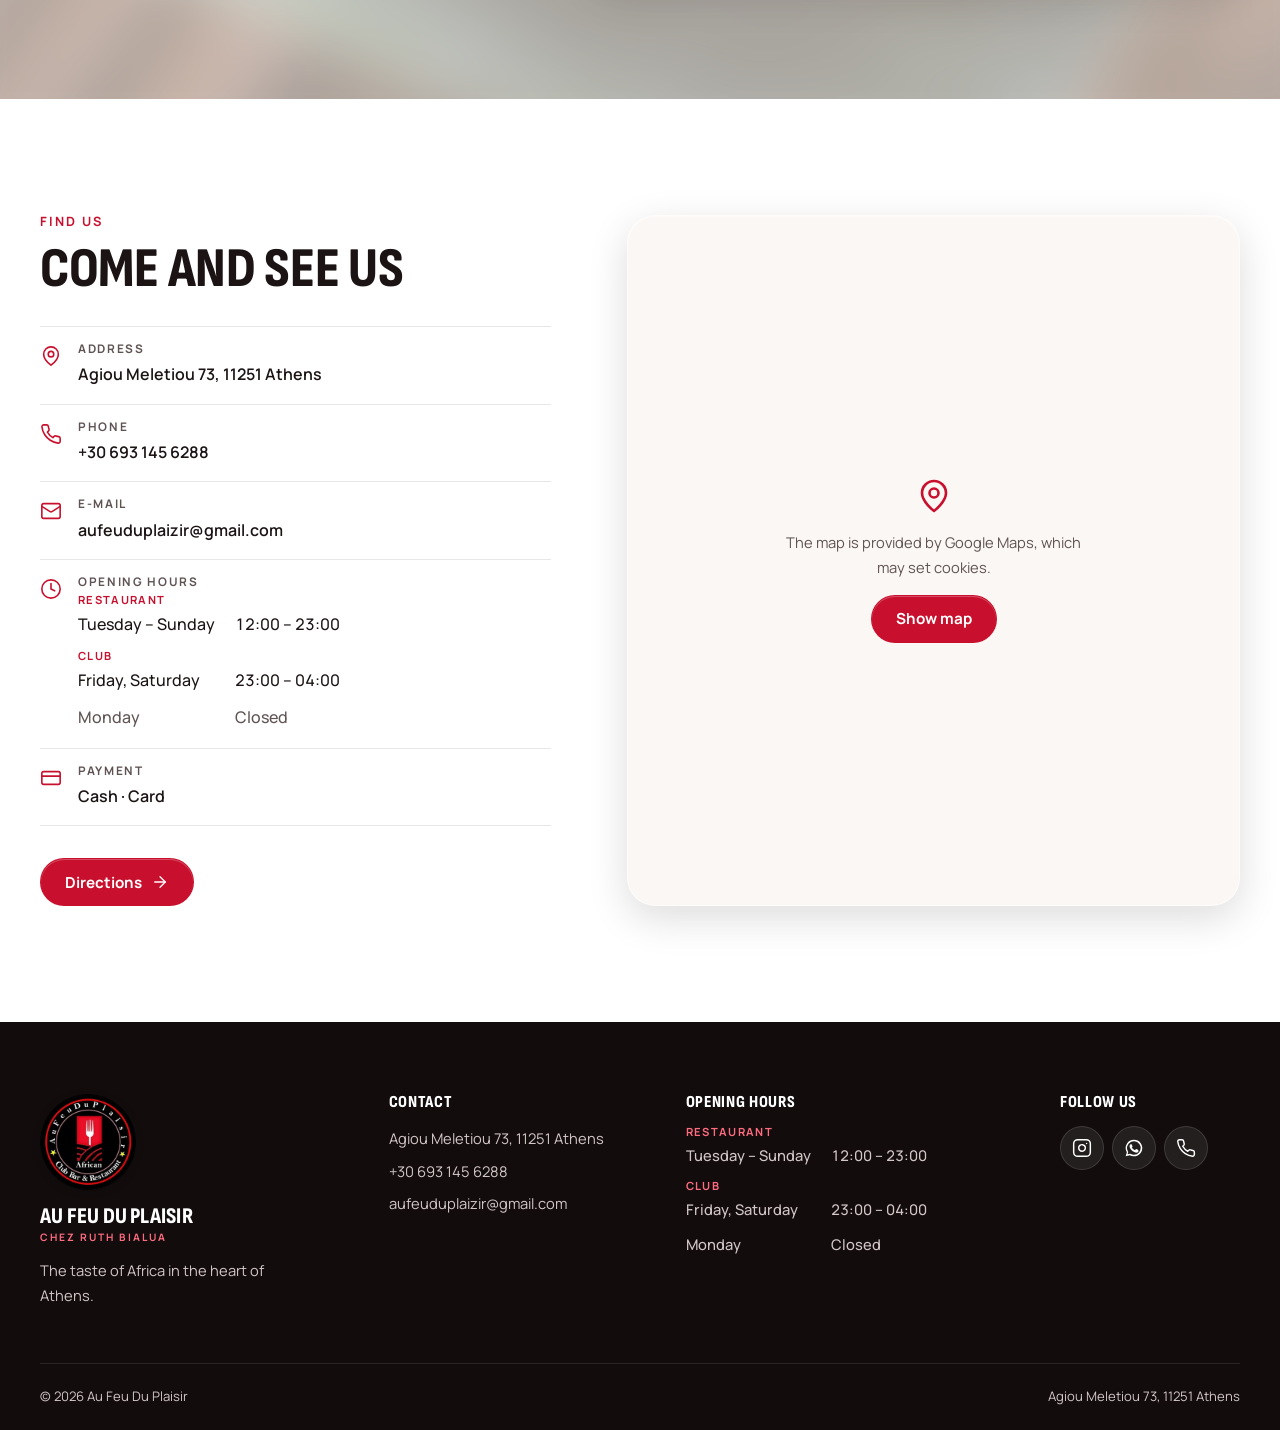
==== commit 3b459842: "Ajoute la page « L'équipe » (equipe.html) - Ruth Bialua présentée comme manager, 6 postes à compléte" ====
--- a/index.html
+++ b/index.html
@@ -23,7 +23,7 @@
   <link rel="preconnect" href="https://fonts.googleapis.com">
   <link rel="preconnect" href="https://fonts.gstatic.com" crossorigin>
   <link href="https://fonts.googleapis.com/css2?family=Manrope:wght@400;500;600;700&family=Sofia+Sans+Condensed:ital,wght@0,600;0,800;0,900;1,800&display=swap" rel="stylesheet">
-  <link rel="stylesheet" href="css/style.css?v=202610101021">
+  <link rel="stylesheet" href="css/style.css?v=202610101032">
 
   <script type="application/ld+json">
   {
@@ -78,6 +78,7 @@
         <a href="#nights" data-i18n="nav.nights">Soirées</a>
         <a href="#order" data-i18n="nav.order">Commander</a>
         <a href="#gallery" data-i18n="nav.gallery">Galerie</a>
+        <a href="equipe.html" data-i18n="nav.team">L'équipe</a>
         <a href="#contact" data-i18n="nav.contact">Contact</a>
       </nav>
 
@@ -467,8 +468,8 @@
     <symbol id="i-instagram" viewBox="0 0 24 24"><rect width="20" height="20" x="2" y="2" rx="5"/><path d="M16 11.37A4 4 0 1 1 12.63 8 4 4 0 0 1 16 11.37z"/><path d="M17.5 6.5h.01"/></symbol>
   </svg>
 
-  <script src="js/config.js?v=202610101021"></script>
-  <script src="js/i18n.js?v=202610101021"></script>
-  <script src="js/main.js?v=202610101021"></script>
+  <script src="js/config.js?v=202610101032"></script>
+  <script src="js/i18n.js?v=202610101032"></script>
+  <script src="js/main.js?v=202610101032"></script>
 </body>
 </html>
--- a/css/style.css
+++ b/css/style.css
@@ -496,3 +496,57 @@
   .tabs button { flex: 1 1 auto; padding: 0 .9rem; }
   .dish__name { font-size: 1.2rem; }
 }
+
+/* ==========================================================
+   Page « L'équipe » (equipe.html)
+   ========================================================== */
+.page-hero {
+  position: relative; isolation: isolate; overflow: hidden;
+  margin-top: calc(var(--header-h) * -1);
+  padding: calc(var(--header-h) + clamp(56px, 8vw, 120px)) 0 clamp(56px, 7vw, 96px);
+}
+.page-hero::before {
+  content: ""; position: absolute; inset: 0; z-index: -1;
+  background: linear-gradient(rgba(18, 10, 12, .35), rgba(18, 10, 12, .6)), url("../images/about.webp") center 30% / cover no-repeat, var(--red-dark);
+}
+.page-hero__panel { max-width: 720px; padding: clamp(28px, 4vw, 48px); }
+.page-hero__title { font: 900 clamp(2.8rem, 6vw, 5rem)/.92 var(--display); text-transform: uppercase; color: #fff; margin-bottom: 1rem; }
+.page-hero__sub { margin: 0; font-size: 1.1rem; color: rgba(255, 255, 255, .88); max-width: 52ch; }
+
+.founder__grid { display: grid; grid-template-columns: .8fr 1.2fr; gap: clamp(40px, 7vw, 104px); align-items: center; }
+.founder__photo { aspect-ratio: 4 / 5; border-radius: var(--r-lg); }
+.founder__role { font: 700 .85rem/1 var(--sans); letter-spacing: .16em; text-transform: uppercase; color: var(--red); margin: -.25rem 0 1.5rem; }
+.founder__ctas { display: flex; flex-wrap: wrap; gap: .75rem; margin-top: 2rem; }
+
+.section--team { --bg: url("../images/gallery-2.webp"); }
+.team-grid { display: grid; grid-template-columns: repeat(3, 1fr); gap: 16px; }
+.member { padding: 1.75rem; border-radius: var(--r); display: flex; flex-direction: column; }
+.member__photo { width: 96px; height: 96px; border-radius: 50%; object-fit: cover; margin-bottom: 1.25rem; box-shadow: 0 0 0 4px rgba(255, 255, 255, .8); }
+.member__photo--empty { display: grid; place-items: center; background: var(--red); color: #fff; font: 800 2rem/1 var(--display); }
+.member__role { font: 700 .74rem/1 var(--sans); letter-spacing: .14em; text-transform: uppercase; color: var(--red); margin: 0 0 .5rem; }
+.member__name { font: 800 1.5rem/1.05 var(--display); text-transform: uppercase; margin: 0 0 .6rem; }
+.member__bio { color: var(--muted); font-size: .94rem; margin: 0; }
+.member__langs { display: inline-flex; align-items: center; gap: .4rem; margin: 1rem 0 0; padding-top: 1rem; border-top: 1px solid var(--line); font-size: .85rem; font-weight: 600; color: var(--muted); }
+
+#values { background: #fff; }
+.values { display: grid; grid-template-columns: repeat(3, 1fr); gap: 16px; }
+.value { padding: 2rem; border-radius: var(--r); background: var(--cream); border: 1px solid var(--line); }
+.value .i { width: 52px; height: 52px; padding: 13px; border-radius: 14px; background: var(--red); color: #fff; }
+.value h3 { font: 800 1.4rem/1 var(--display); text-transform: uppercase; margin: 1.25rem 0 .5rem; }
+.value p { margin: 0; color: var(--muted); }
+
+.join { padding: clamp(56px, 7vw, 96px) 0; }
+.join__inner { display: flex; justify-content: space-between; align-items: center; gap: 2rem 4rem; flex-wrap: wrap; }
+.join .title { font-size: clamp(2rem, 4vw, 3rem); }
+.join .order__sub { margin: 0; }
+.join .order__ctas { margin: 0; }
+
+@media (max-width: 900px) {
+  .founder__grid { grid-template-columns: 1fr; }
+  .founder__photo { aspect-ratio: 4 / 3; }
+  .team-grid, .values { grid-template-columns: 1fr 1fr; }
+}
+@media (max-width: 600px) {
+  .team-grid, .values { grid-template-columns: 1fr; }
+  .join .order__ctas .btn { flex: 1 1 100%; }
+}
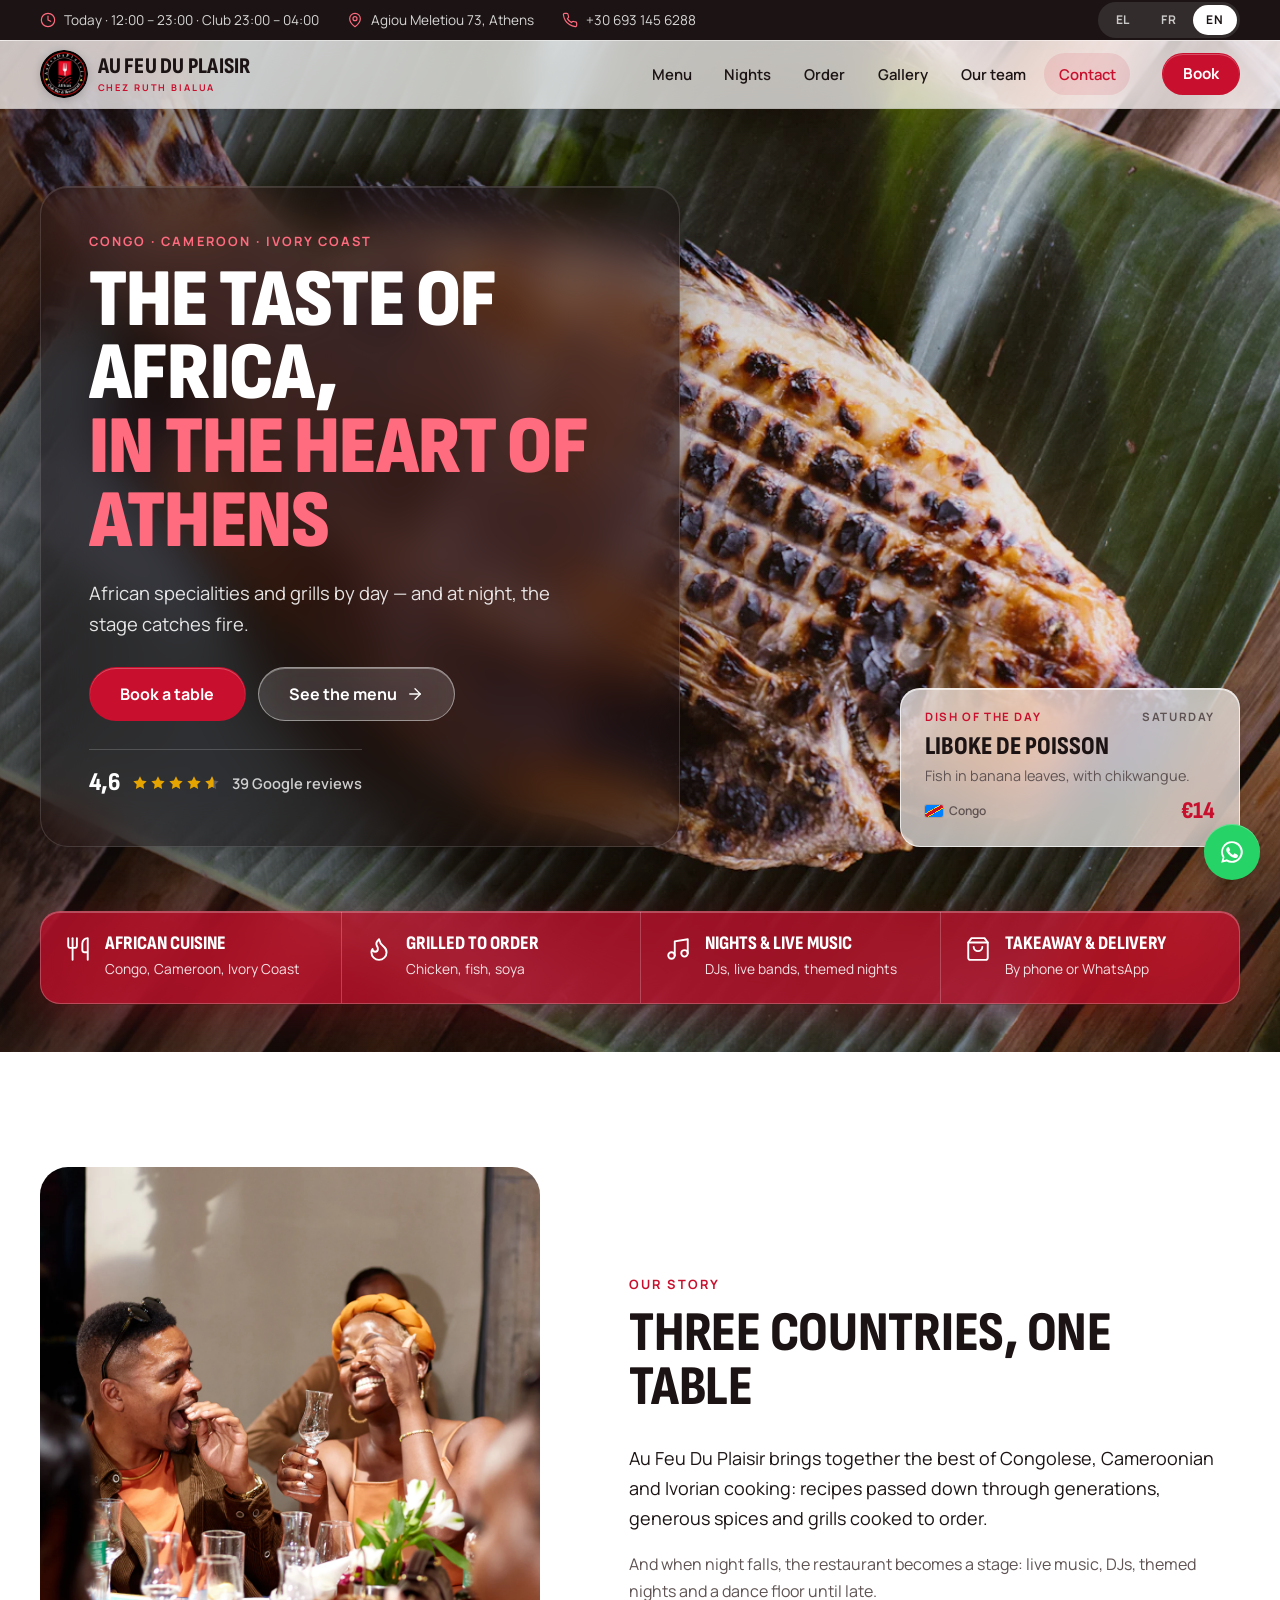
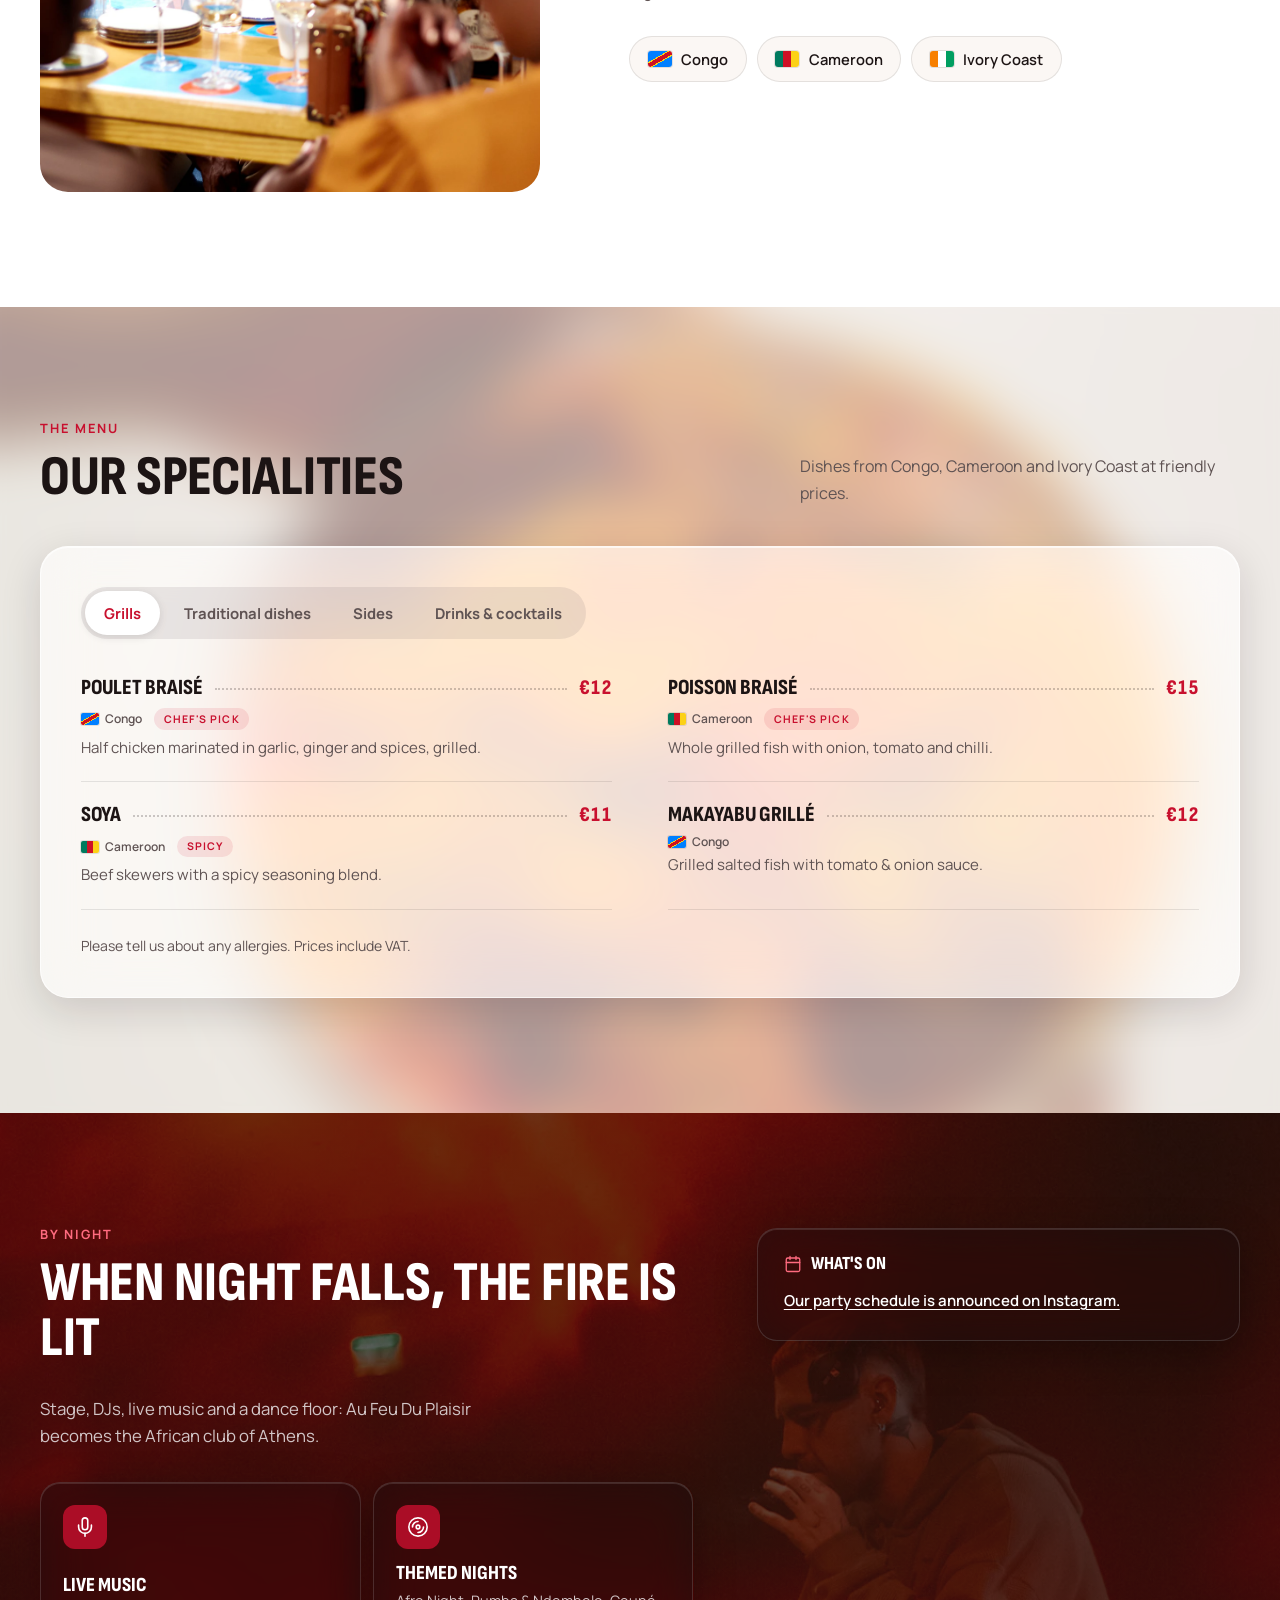
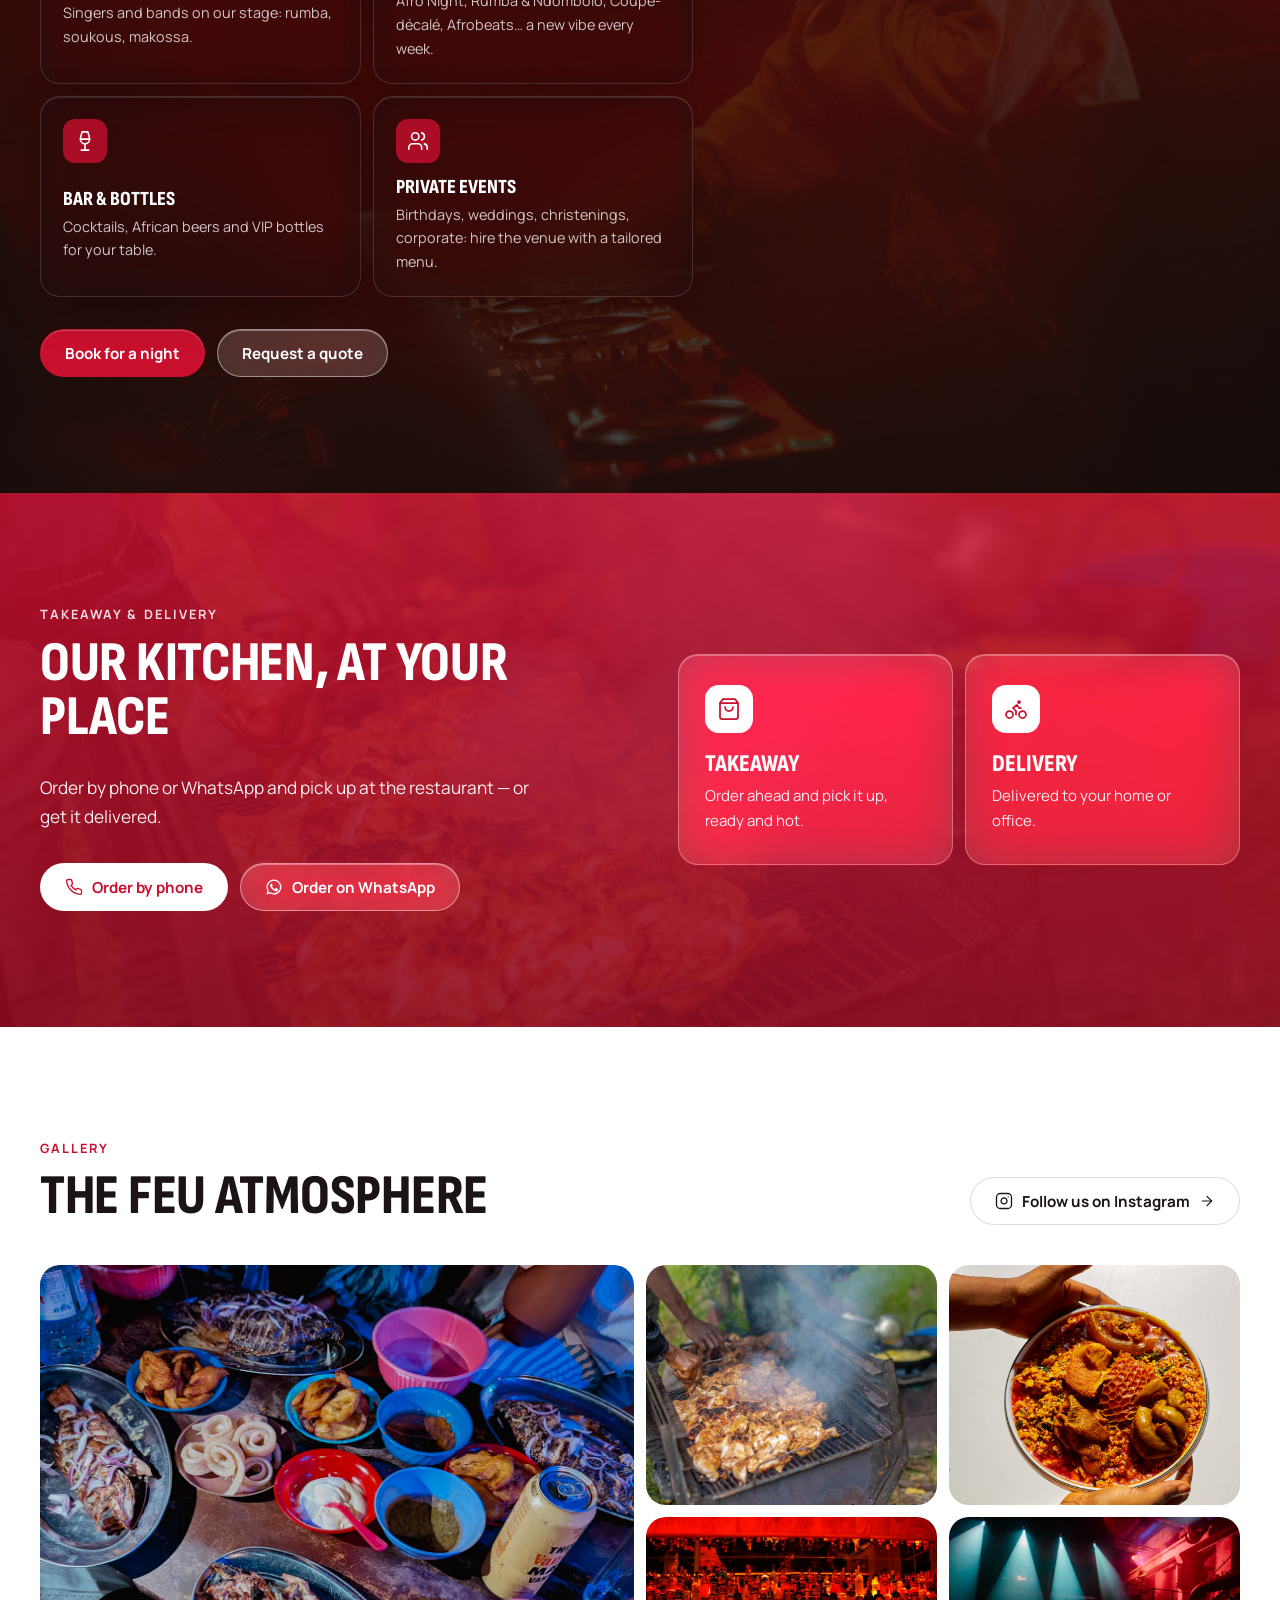
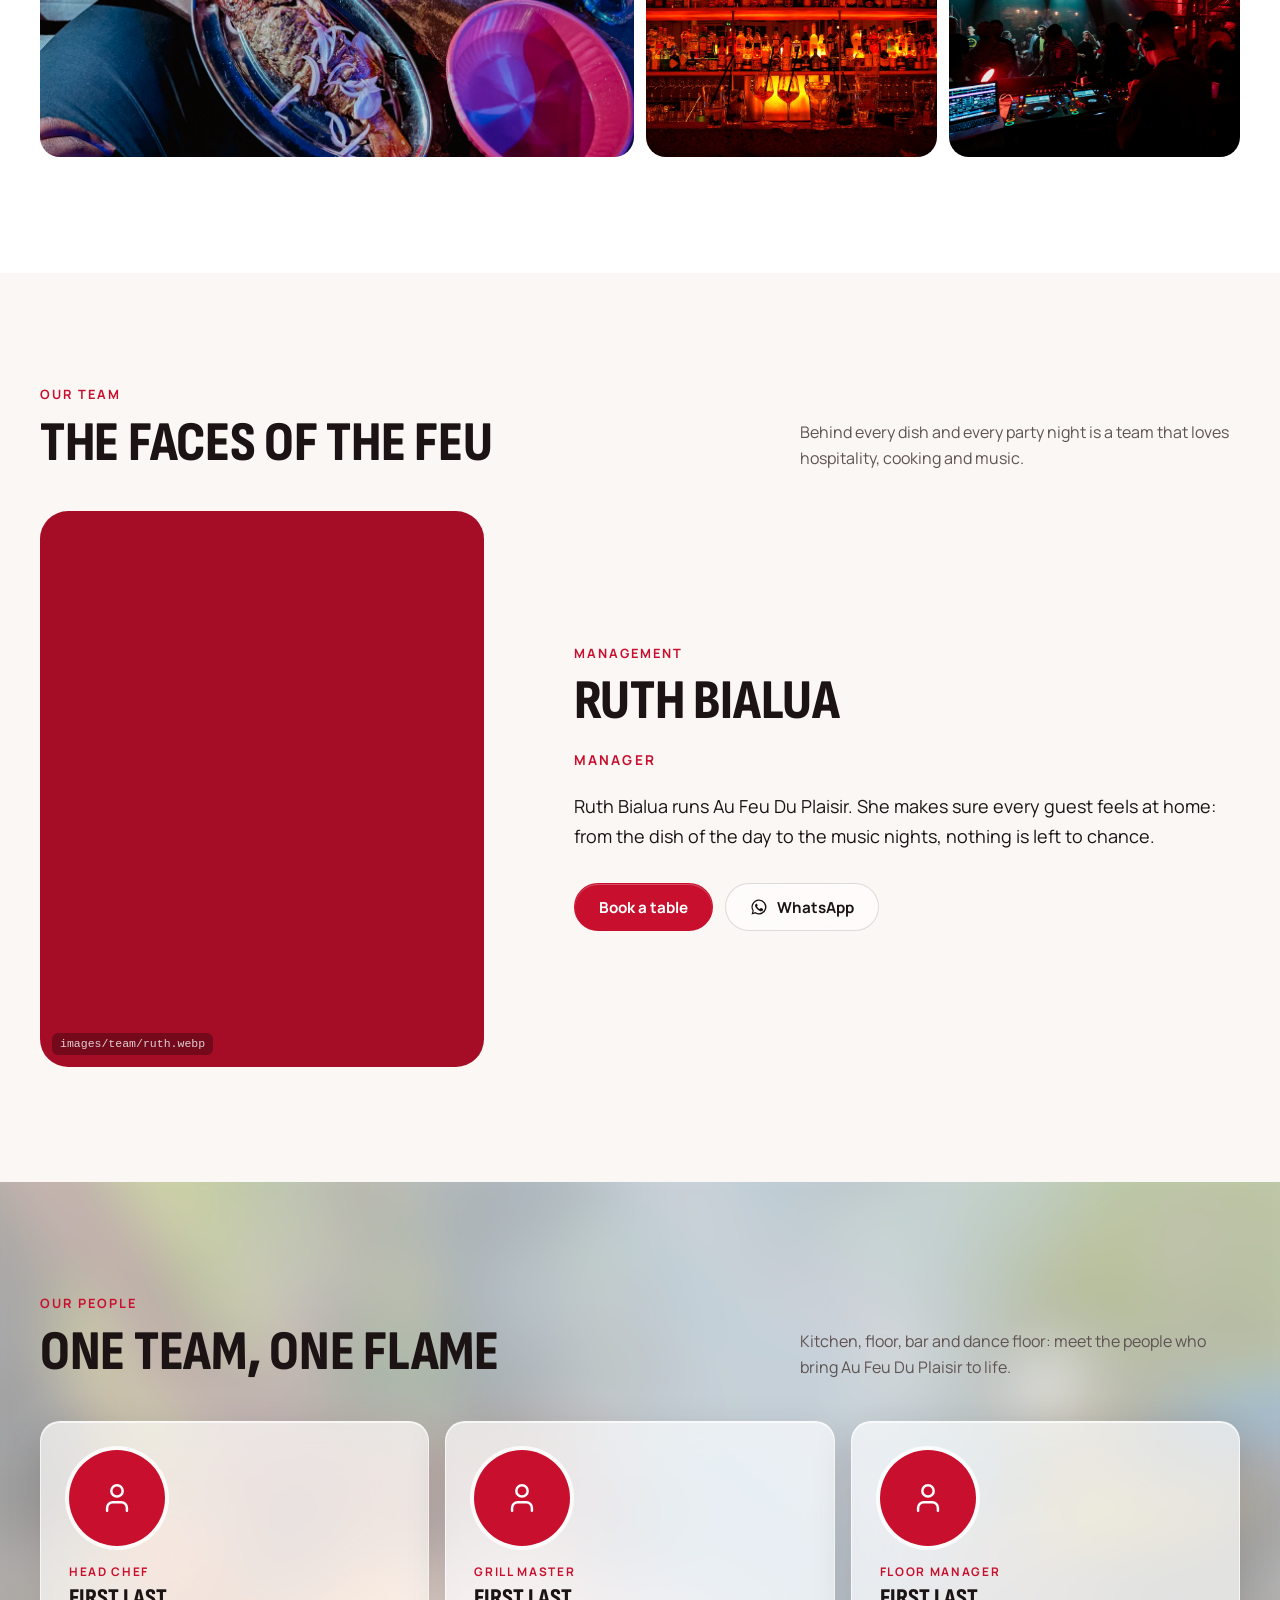
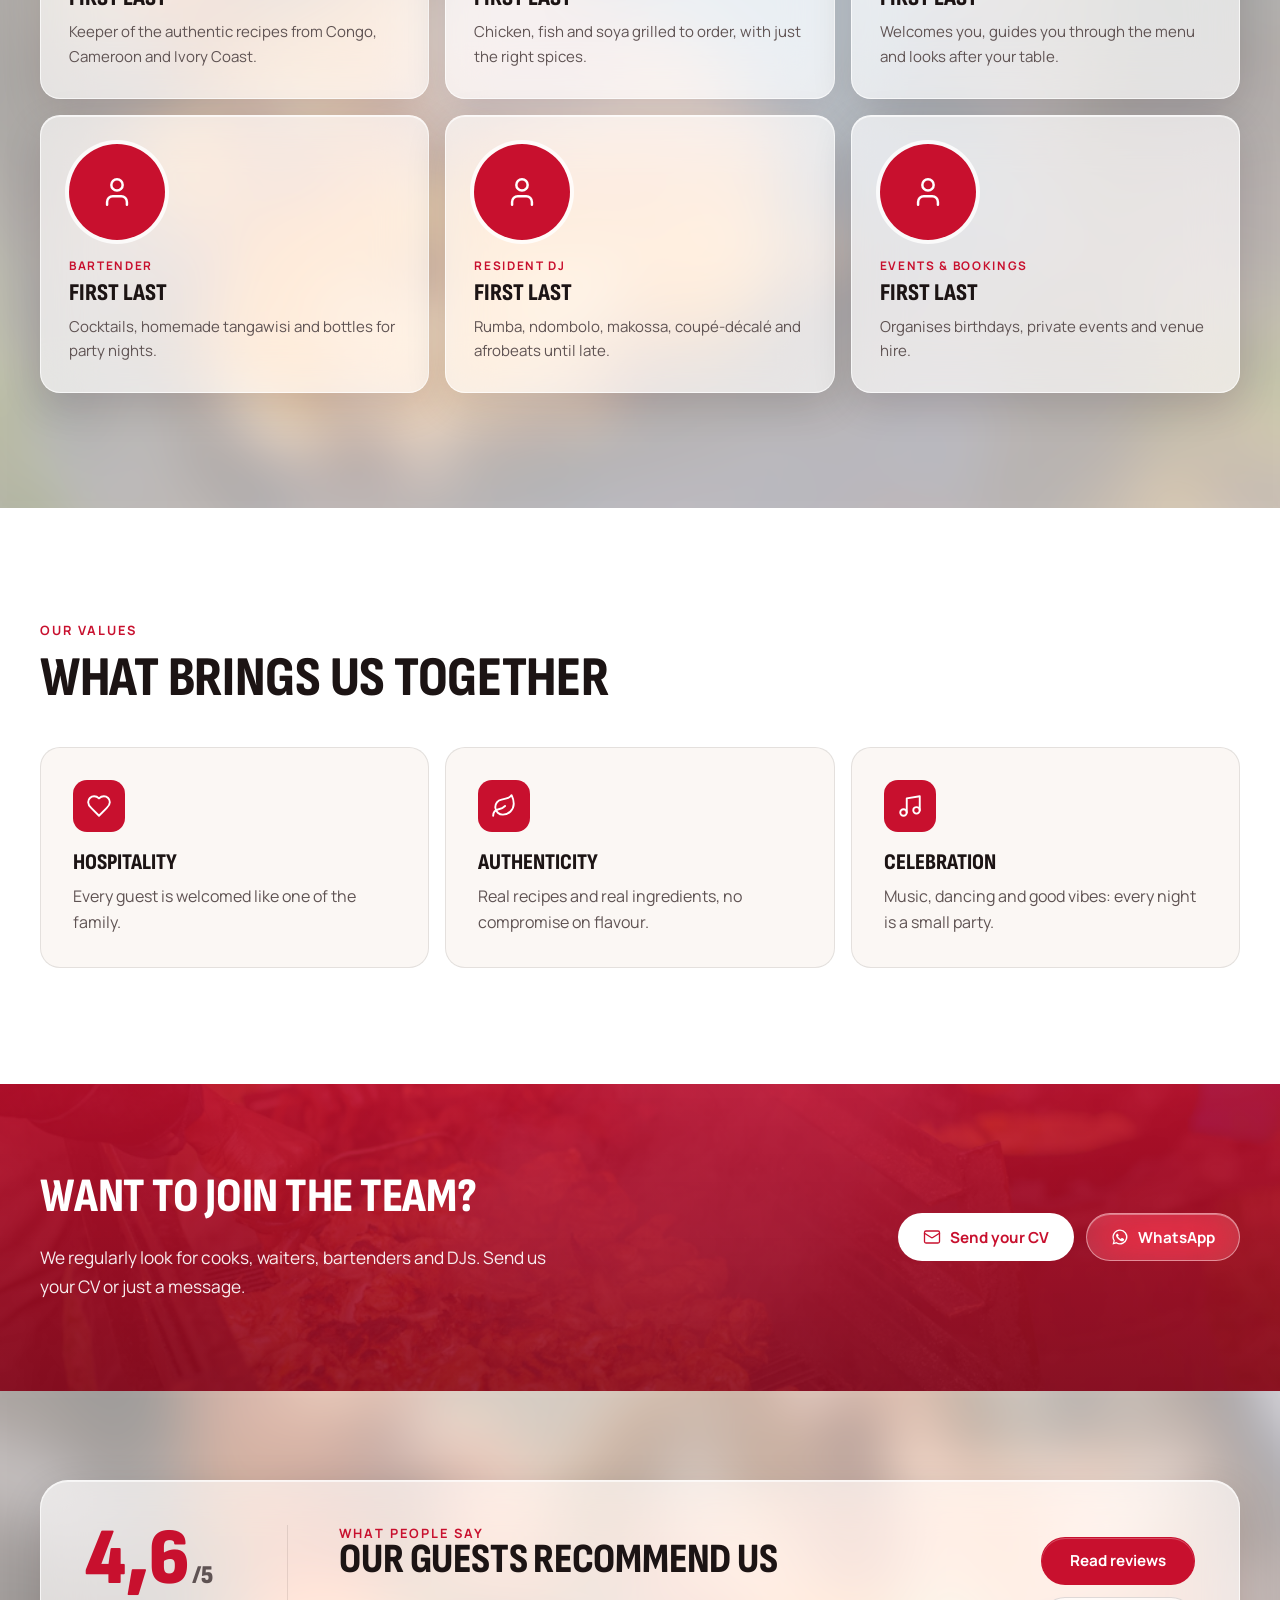
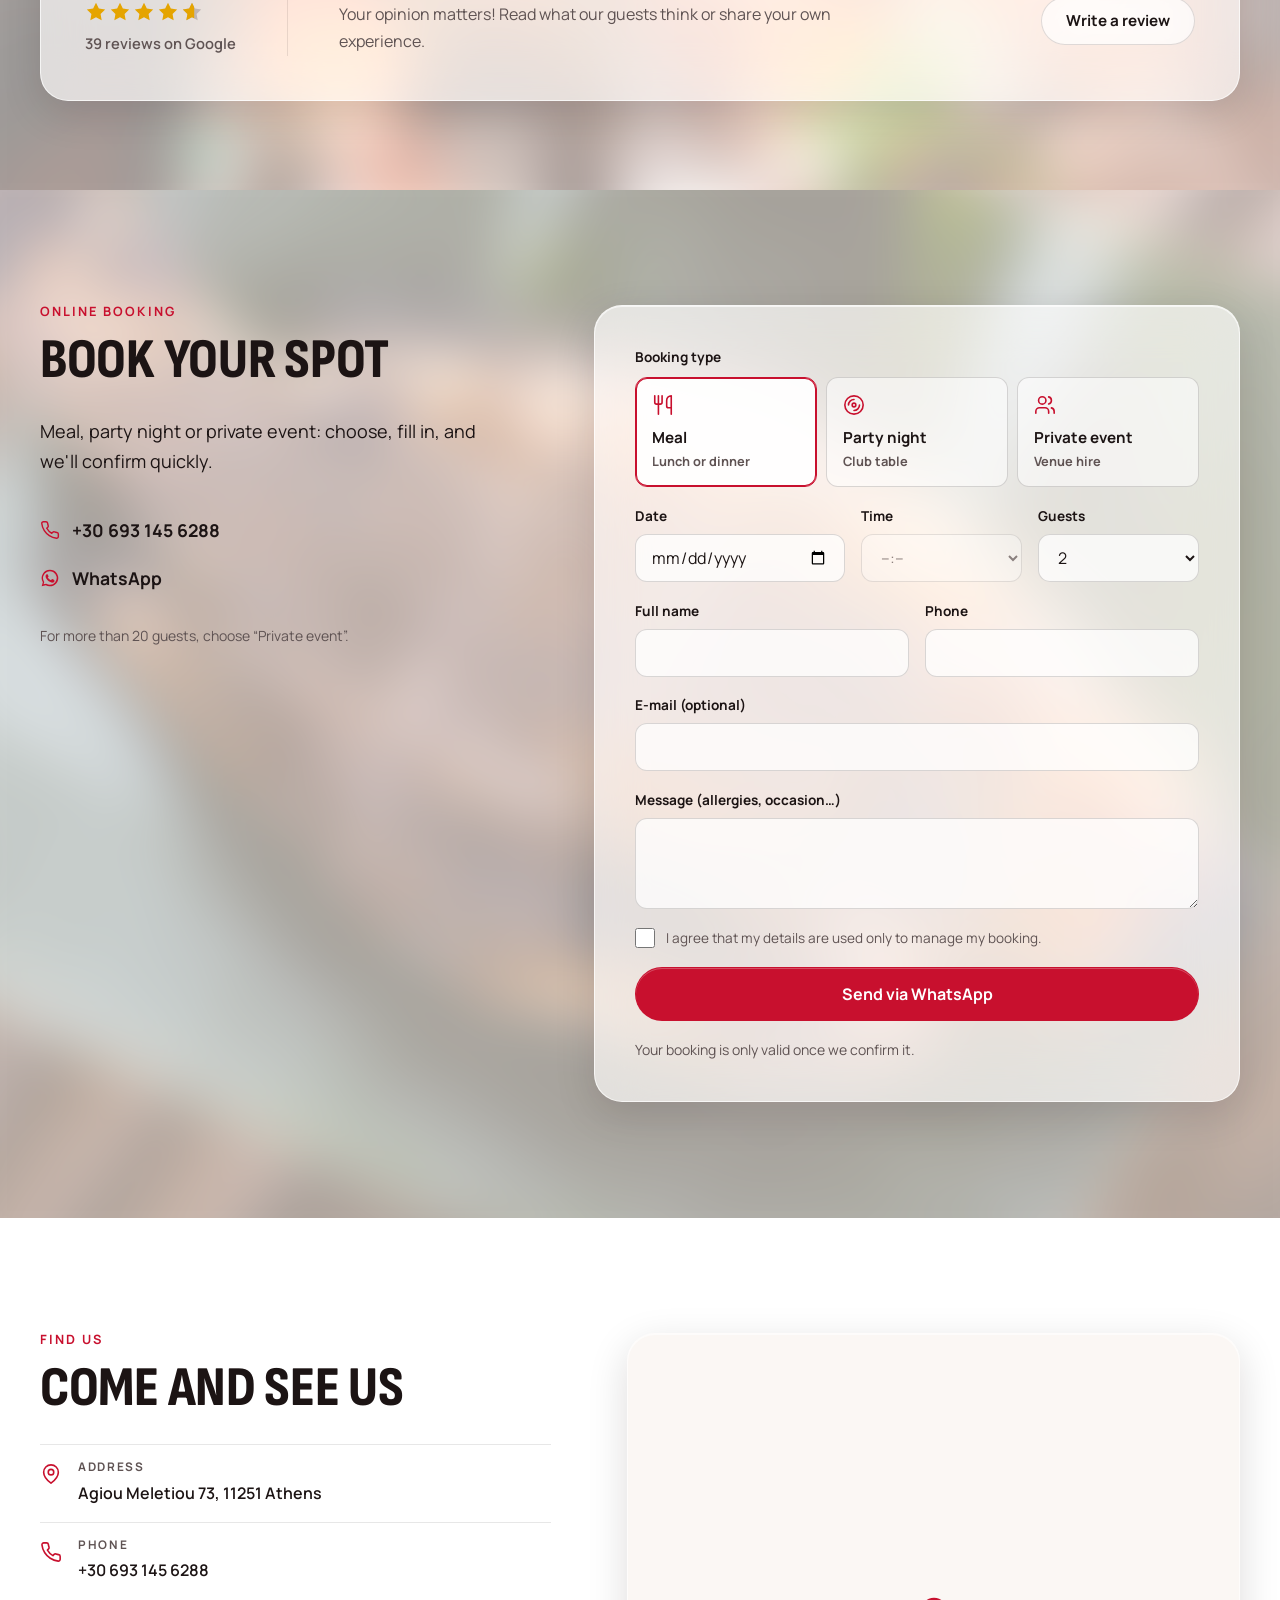
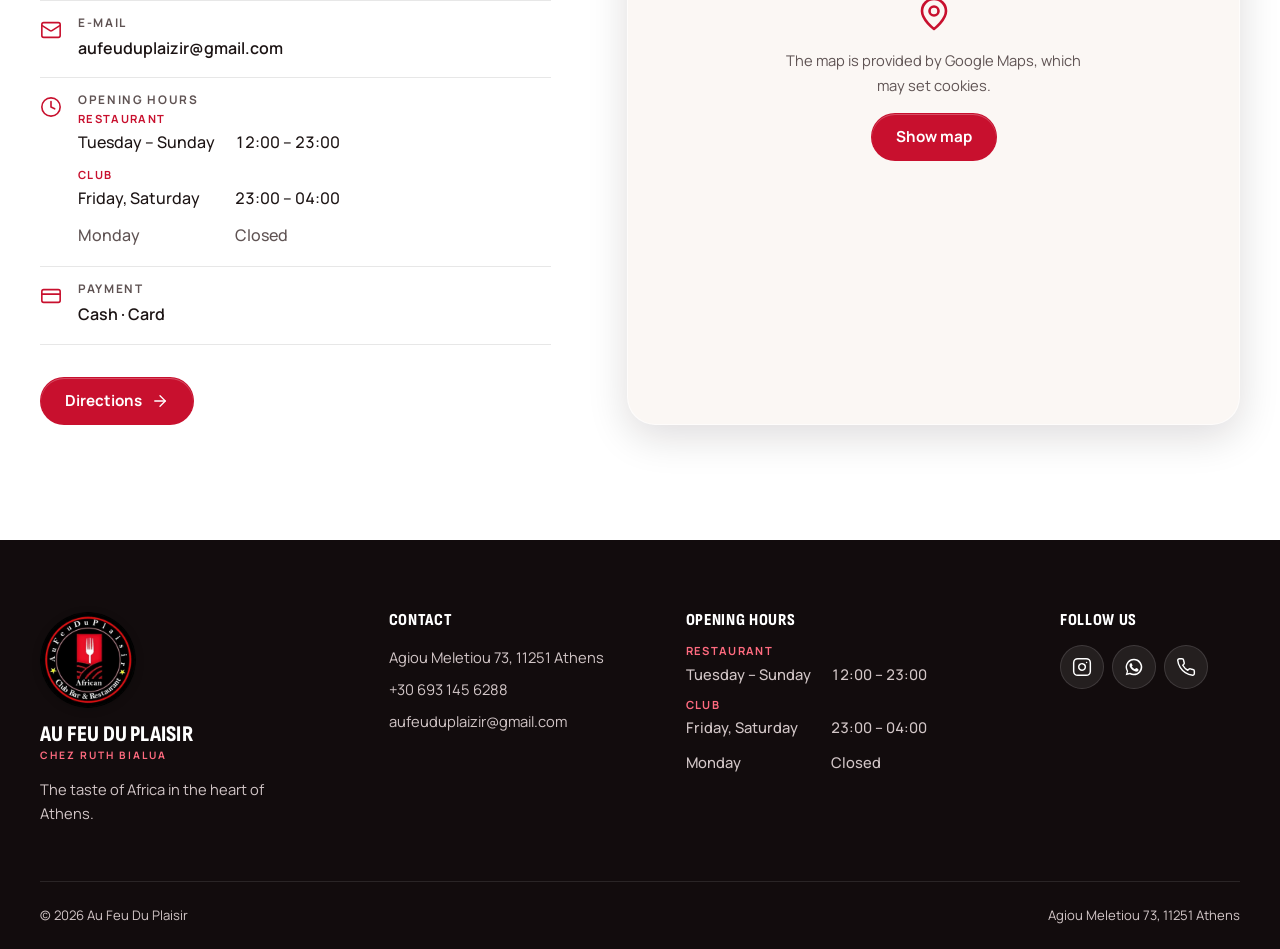
==== commit aaff3ddf: "Affiche l'équipe directement sur la page d'accueil Sections manager, talents, valeurs et recrutement" ====
--- a/index.html
+++ b/index.html
@@ -23,7 +23,7 @@
   <link rel="preconnect" href="https://fonts.googleapis.com">
   <link rel="preconnect" href="https://fonts.gstatic.com" crossorigin>
   <link href="https://fonts.googleapis.com/css2?family=Manrope:wght@400;500;600;700&family=Sofia+Sans+Condensed:ital,wght@0,600;0,800;0,900;1,800&display=swap" rel="stylesheet">
-  <link rel="stylesheet" href="css/style.css?v=202610101032">
+  <link rel="stylesheet" href="css/style.css?v=202610101040">
 
   <script type="application/ld+json">
   {
@@ -78,7 +78,7 @@
         <a href="#nights" data-i18n="nav.nights">Soirées</a>
         <a href="#order" data-i18n="nav.order">Commander</a>
         <a href="#gallery" data-i18n="nav.gallery">Galerie</a>
-        <a href="equipe.html" data-i18n="nav.team">L'équipe</a>
+        <a href="#team" data-i18n="nav.team">L'équipe</a>
         <a href="#contact" data-i18n="nav.contact">Contact</a>
       </nav>
 
@@ -263,6 +263,85 @@
       </div>
     </section>
 
+    <!-- ===== L'ÉQUIPE : manager ===== -->
+    <section class="section" id="team">
+      <div class="container">
+        <div class="section__head">
+          <div>
+            <p class="kicker" data-i18n="team.eyebrow">Notre équipe</p>
+            <h2 class="title" data-i18n="team.title">Les visages du Feu</h2>
+          </div>
+          <p class="muted section__intro" data-i18n="team.sub"></p>
+        </div>
+      </div>
+      <div class="container founder__grid">
+        <div class="founder__photo photo" style="background-image:url('images/team/ruth.webp'),var(--ph)" role="img" aria-label="Ruth Bialua">
+          <span class="photo__label">images/team/ruth.webp</span>
+        </div>
+        <div>
+          <p class="kicker" data-i18n="team.founderLabel">Direction</p>
+          <h3 class="title" id="founderName">Ruth Bialua</h3>
+          <p class="founder__role" id="founderRole"></p>
+          <p class="lead" id="founderBio"></p>
+          <div class="founder__ctas">
+            <a href="#booking" class="btn btn--primary" data-i18n="team.book">Réserver une table</a>
+            <a href="https://wa.me/306931456288" class="btn btn--soft" target="_blank" rel="noopener">
+              <svg width="18" height="18" aria-hidden="true"><use href="#wa"/></svg>WhatsApp</a>
+          </div>
+        </div>
+      </div>
+    </section>
+
+    <!-- ===== L'ÉQUIPE (générée depuis config.js) ===== -->
+    <section class="section section--photo section--team" id="crew" data-nav="team">
+      <div class="container">
+        <div class="section__head">
+          <div>
+            <p class="kicker" data-i18n="team.crewEyebrow">Nos talents</p>
+            <h2 class="title" data-i18n="team.crewTitle"></h2>
+          </div>
+          <p class="muted section__intro" data-i18n="team.crewSub"></p>
+        </div>
+        <div class="team-grid" id="teamGrid"></div>
+      </div>
+    </section>
+
+    <!-- ===== VALEURS ===== -->
+    <section class="section" id="values" data-nav="team">
+      <div class="container">
+        <div class="section__head">
+          <div>
+            <p class="kicker" data-i18n="team.valuesEyebrow">Nos valeurs</p>
+            <h2 class="title" data-i18n="team.valuesTitle"></h2>
+          </div>
+        </div>
+        <div class="values">
+          <article class="value"><svg class="i" width="26" height="26" aria-hidden="true"><use href="#i-heart"/></svg>
+            <h3 data-i18n="team.v1t"></h3><p data-i18n="team.v1d"></p></article>
+          <article class="value"><svg class="i" width="26" height="26" aria-hidden="true"><use href="#i-leaf"/></svg>
+            <h3 data-i18n="team.v2t"></h3><p data-i18n="team.v2d"></p></article>
+          <article class="value"><svg class="i" width="26" height="26" aria-hidden="true"><use href="#i-music"/></svg>
+            <h3 data-i18n="team.v3t"></h3><p data-i18n="team.v3d"></p></article>
+        </div>
+      </div>
+    </section>
+
+    <!-- ===== RECRUTEMENT ===== -->
+    <section class="section order join" id="join" data-nav="team">
+      <div class="container join__inner">
+        <div>
+          <h2 class="title title--light" data-i18n="team.joinTitle"></h2>
+          <p class="order__sub" data-i18n="team.joinText"></p>
+        </div>
+        <div class="order__ctas">
+          <a class="btn btn--white" id="joinMail" href="mailto:aufeuduplaizir@gmail.com">
+            <svg class="i" width="18" height="18" aria-hidden="true"><use href="#i-mail"/></svg>
+            <span data-i18n="team.joinMail">Envoyer votre CV</span></a>
+          <a class="btn btn--glass" href="https://wa.me/306931456288" target="_blank" rel="noopener">
+            <svg width="18" height="18" aria-hidden="true"><use href="#wa"/></svg>WhatsApp</a>
+        </div>
+      </div>
+    </section>
     <!-- ===== AVIS ===== -->
     <section class="reviews section--photo" id="reviews">
       <div class="container reviews__inner glass">
@@ -466,10 +545,14 @@
     <symbol id="i-arrow" viewBox="0 0 24 24"><path d="M5 12h14"/><path d="m12 5 7 7-7 7"/></symbol>
     <symbol id="i-calendar" viewBox="0 0 24 24"><rect width="18" height="18" x="3" y="4" rx="2"/><path d="M16 2v4M8 2v4M3 10h18"/></symbol>
     <symbol id="i-instagram" viewBox="0 0 24 24"><rect width="20" height="20" x="2" y="2" rx="5"/><path d="M16 11.37A4 4 0 1 1 12.63 8 4 4 0 0 1 16 11.37z"/><path d="M17.5 6.5h.01"/></symbol>
+    <symbol id="i-user" viewBox="0 0 24 24"><path d="M19 21v-2a4 4 0 0 0-4-4H9a4 4 0 0 0-4 4v2"/><circle cx="12" cy="7" r="4"/></symbol>
+    <symbol id="i-globe" viewBox="0 0 24 24"><circle cx="12" cy="12" r="10"/><path d="M12 2a14.5 14.5 0 0 0 0 20 14.5 14.5 0 0 0 0-20"/><path d="M2 12h20"/></symbol>
+    <symbol id="i-heart" viewBox="0 0 24 24"><path d="M19 14c1.49-1.46 3-3.21 3-5.5A5.5 5.5 0 0 0 16.5 3c-1.76 0-3 .5-4.5 2-1.5-1.5-2.74-2-4.5-2A5.5 5.5 0 0 0 2 8.5c0 2.3 1.5 4.05 3 5.5l7 7Z"/></symbol>
+    <symbol id="i-leaf" viewBox="0 0 24 24"><path d="M11 20A7 7 0 0 1 9.8 6.1C15.5 5 17 4.48 19 2c1 2 2 4.18 2 8 0 5.5-4.78 10-10 10Z"/><path d="M2 21c0-3 1.85-5.36 5.08-6C9.5 14.52 12 13 13 12"/></symbol>
   </svg>
 
-  <script src="js/config.js?v=202610101032"></script>
-  <script src="js/i18n.js?v=202610101032"></script>
-  <script src="js/main.js?v=202610101032"></script>
+  <script src="js/config.js?v=202610101040"></script>
+  <script src="js/i18n.js?v=202610101040"></script>
+  <script src="js/main.js?v=202610101040"></script>
 </body>
 </html>
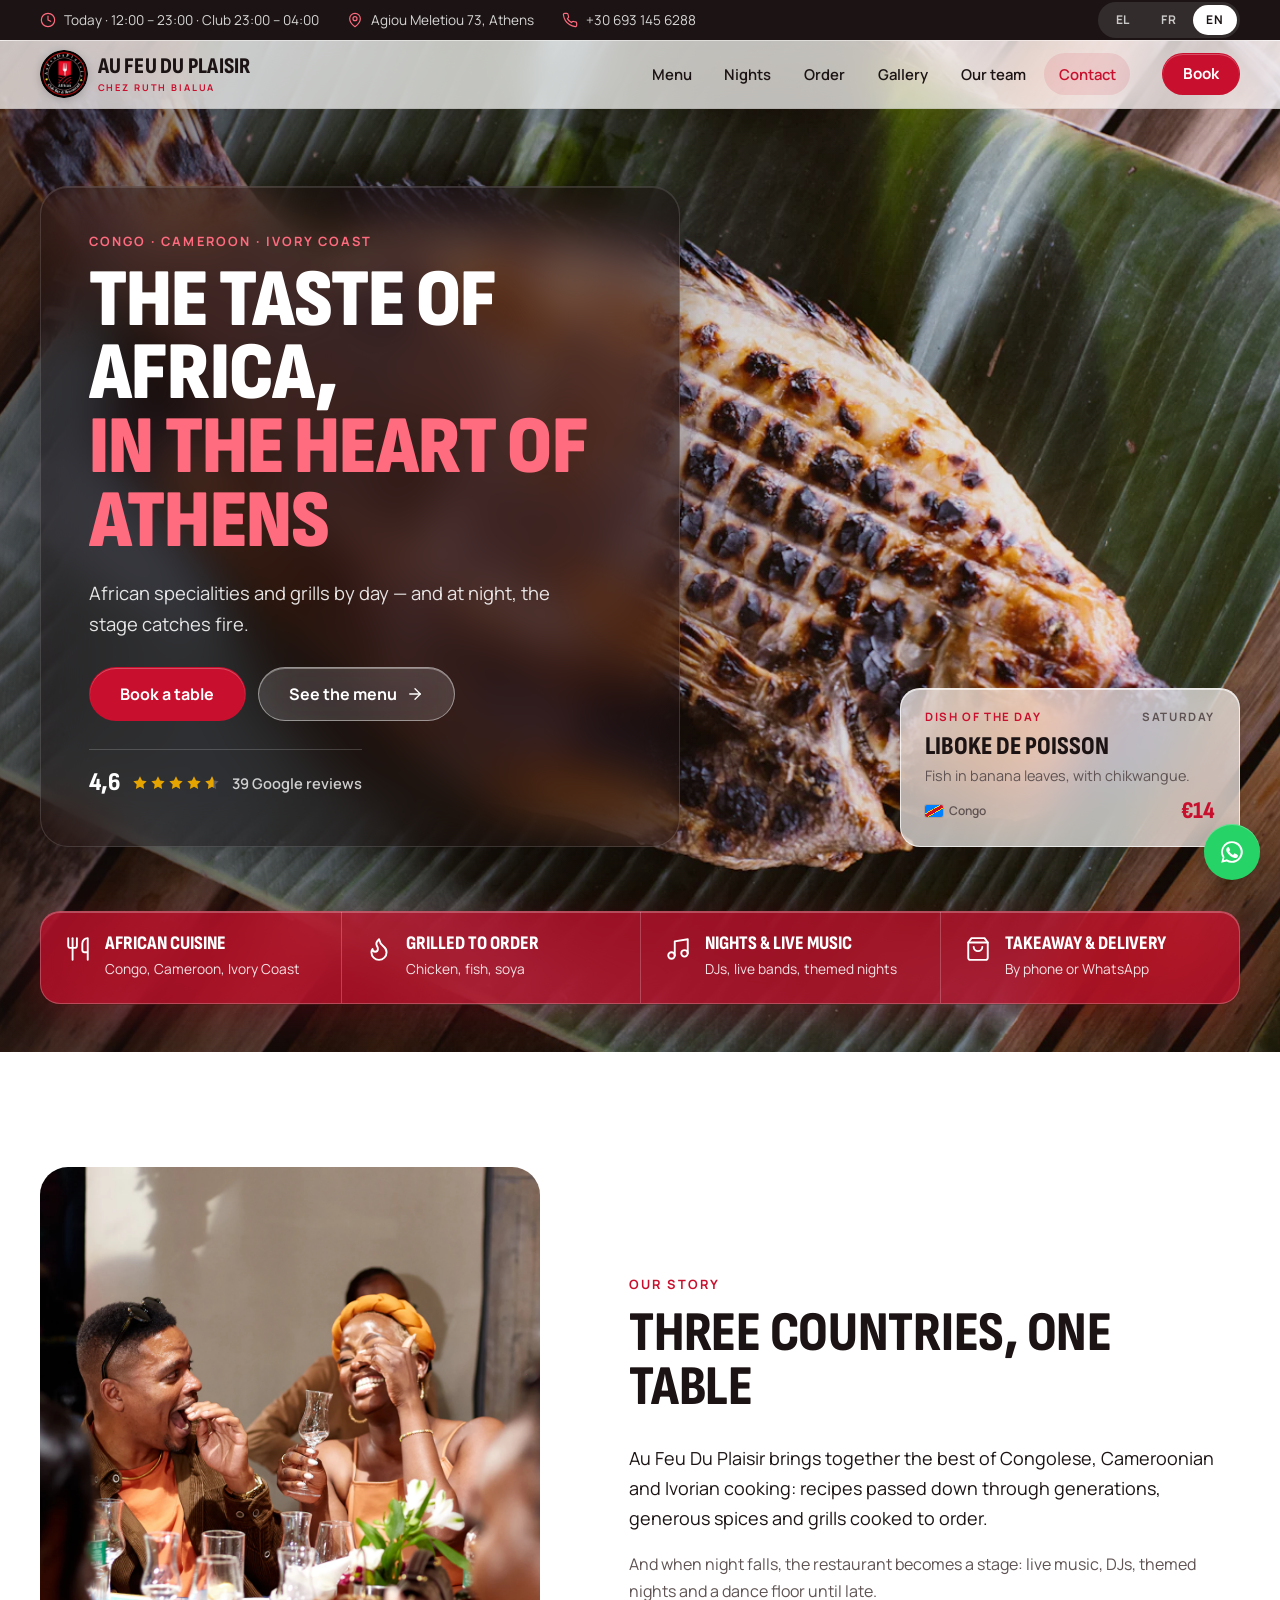
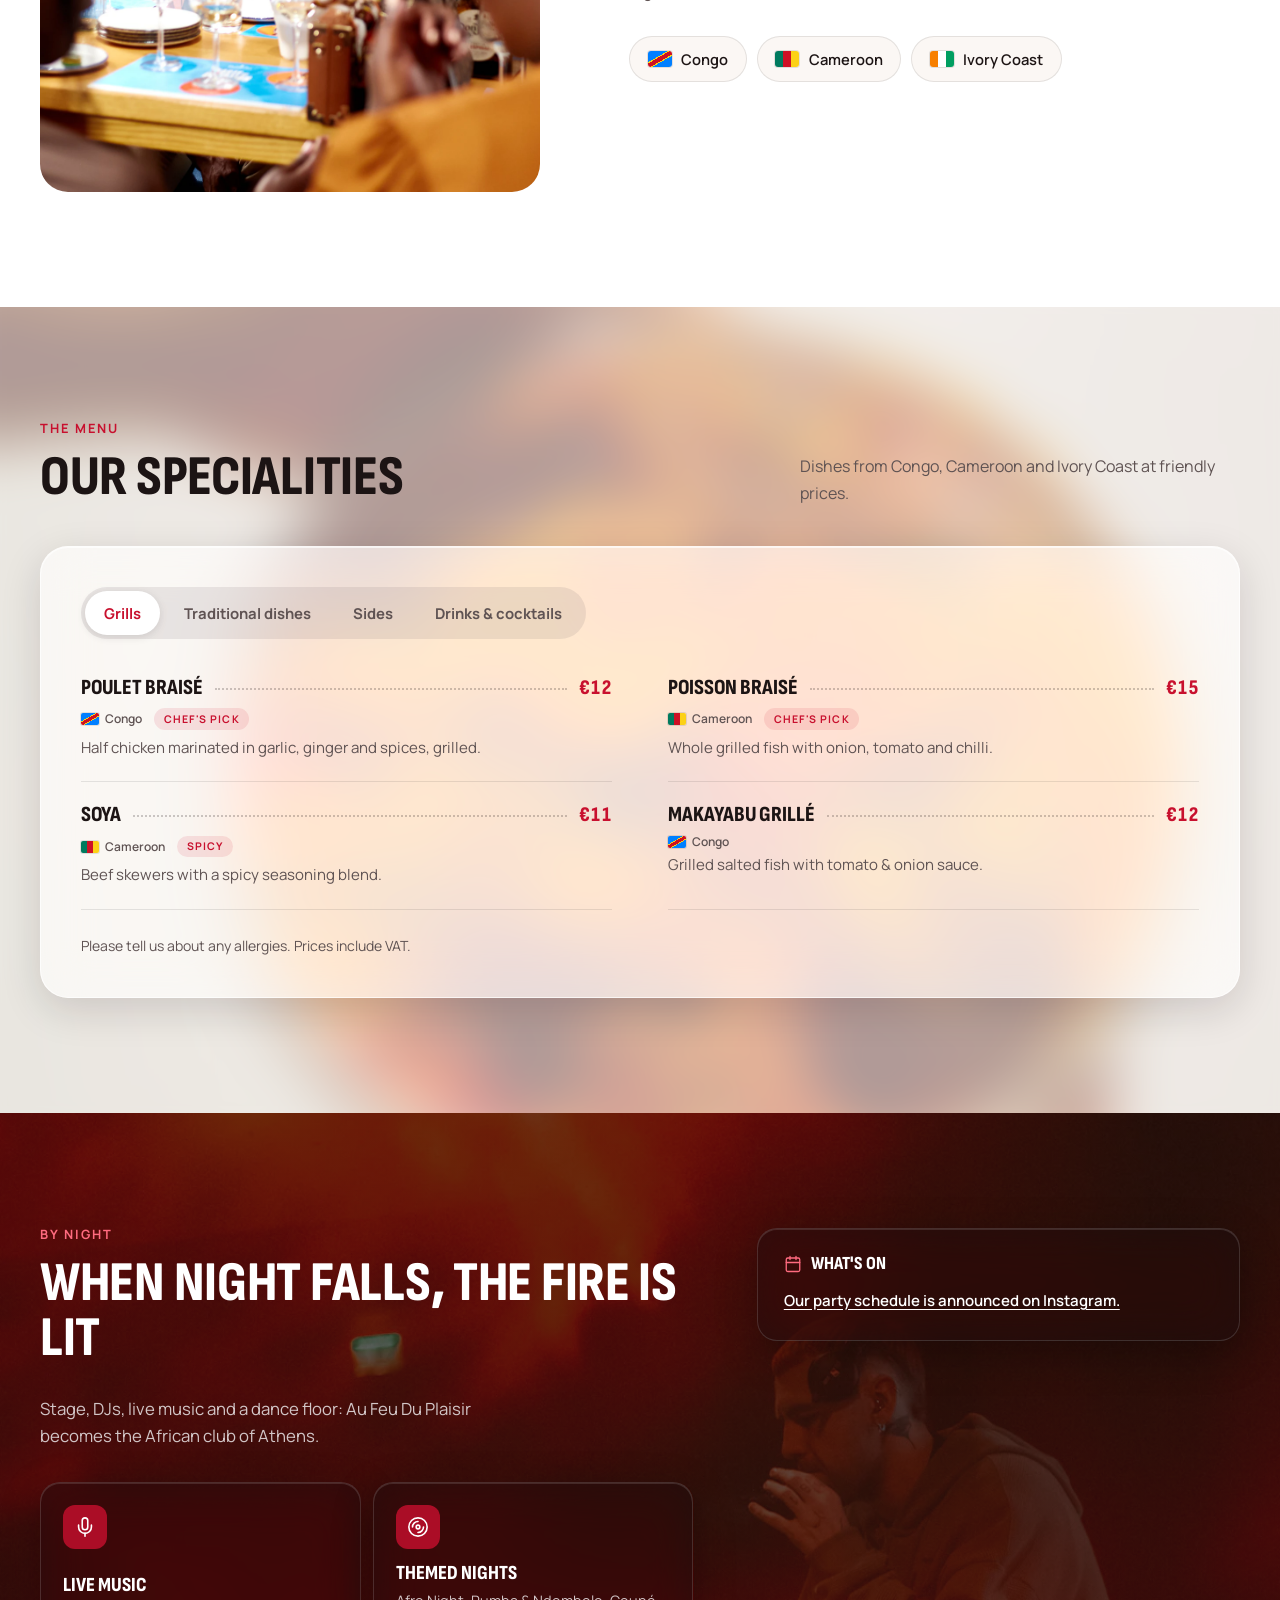
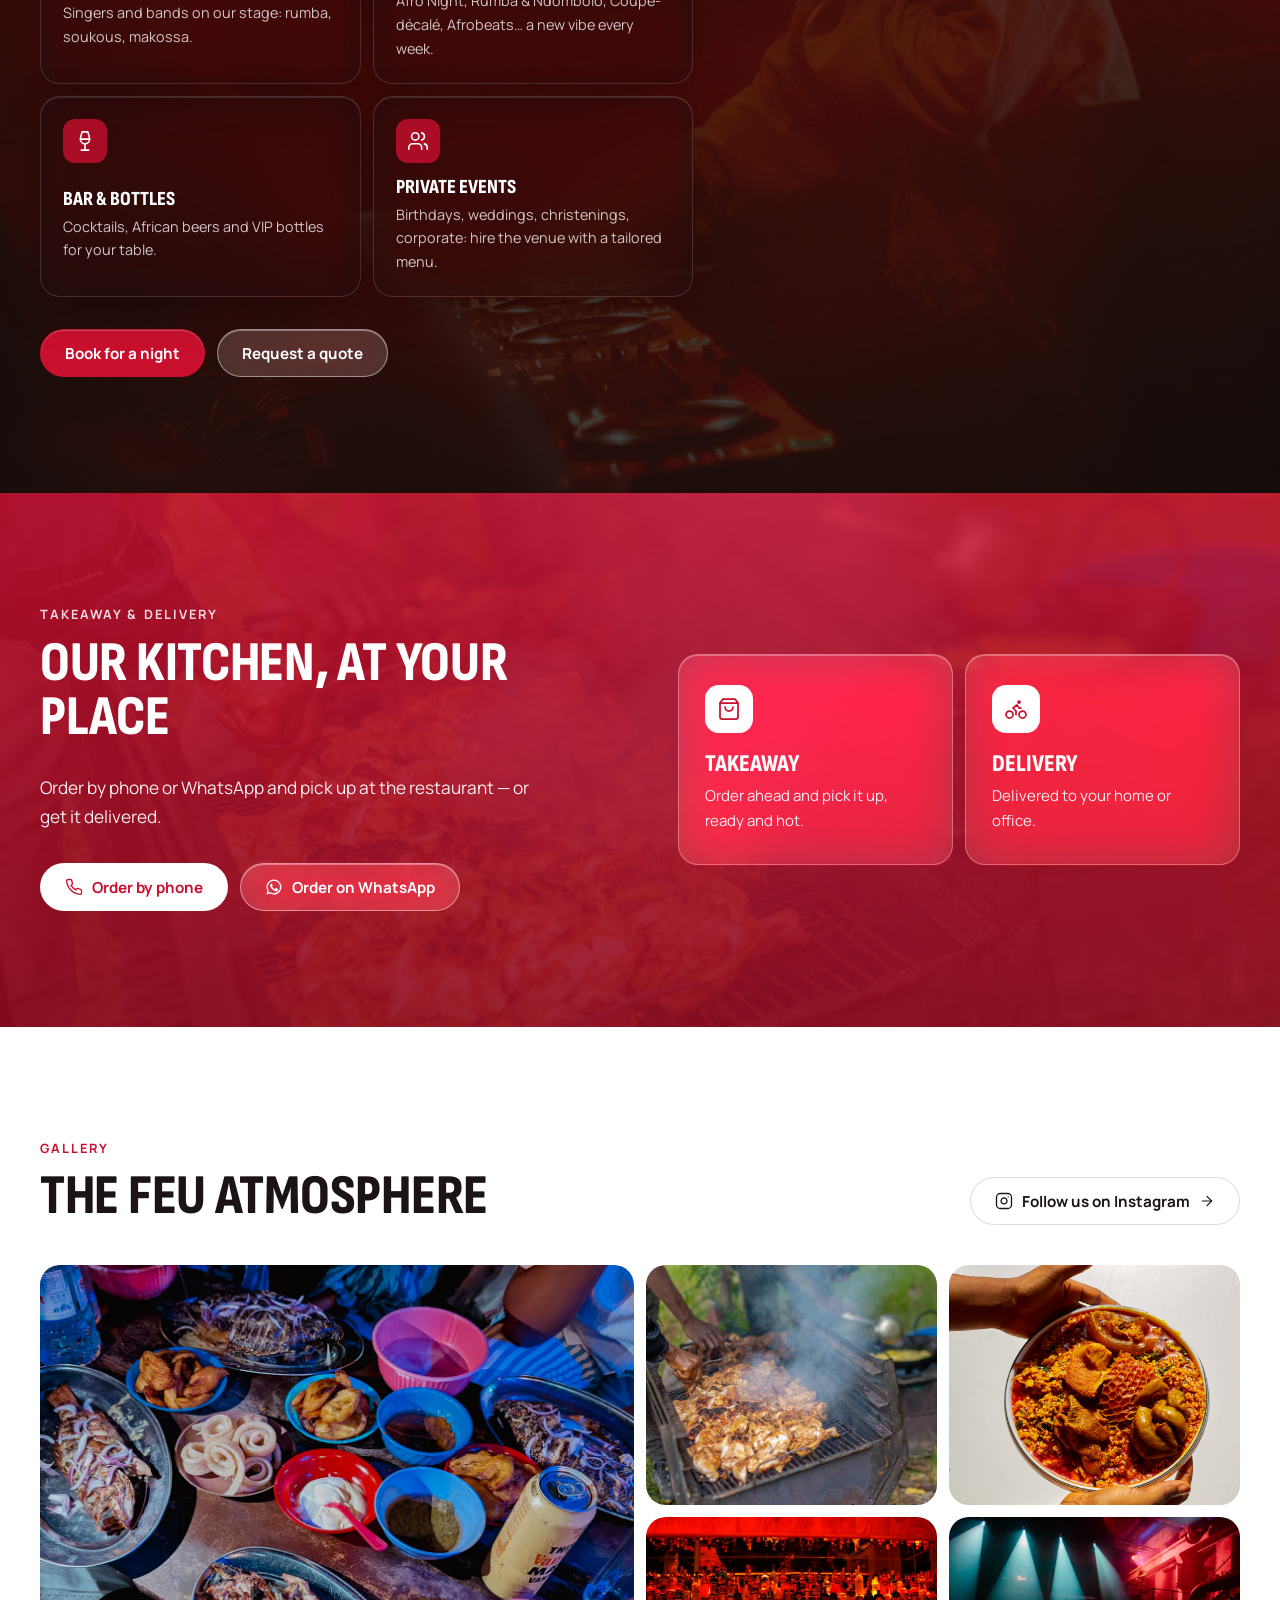
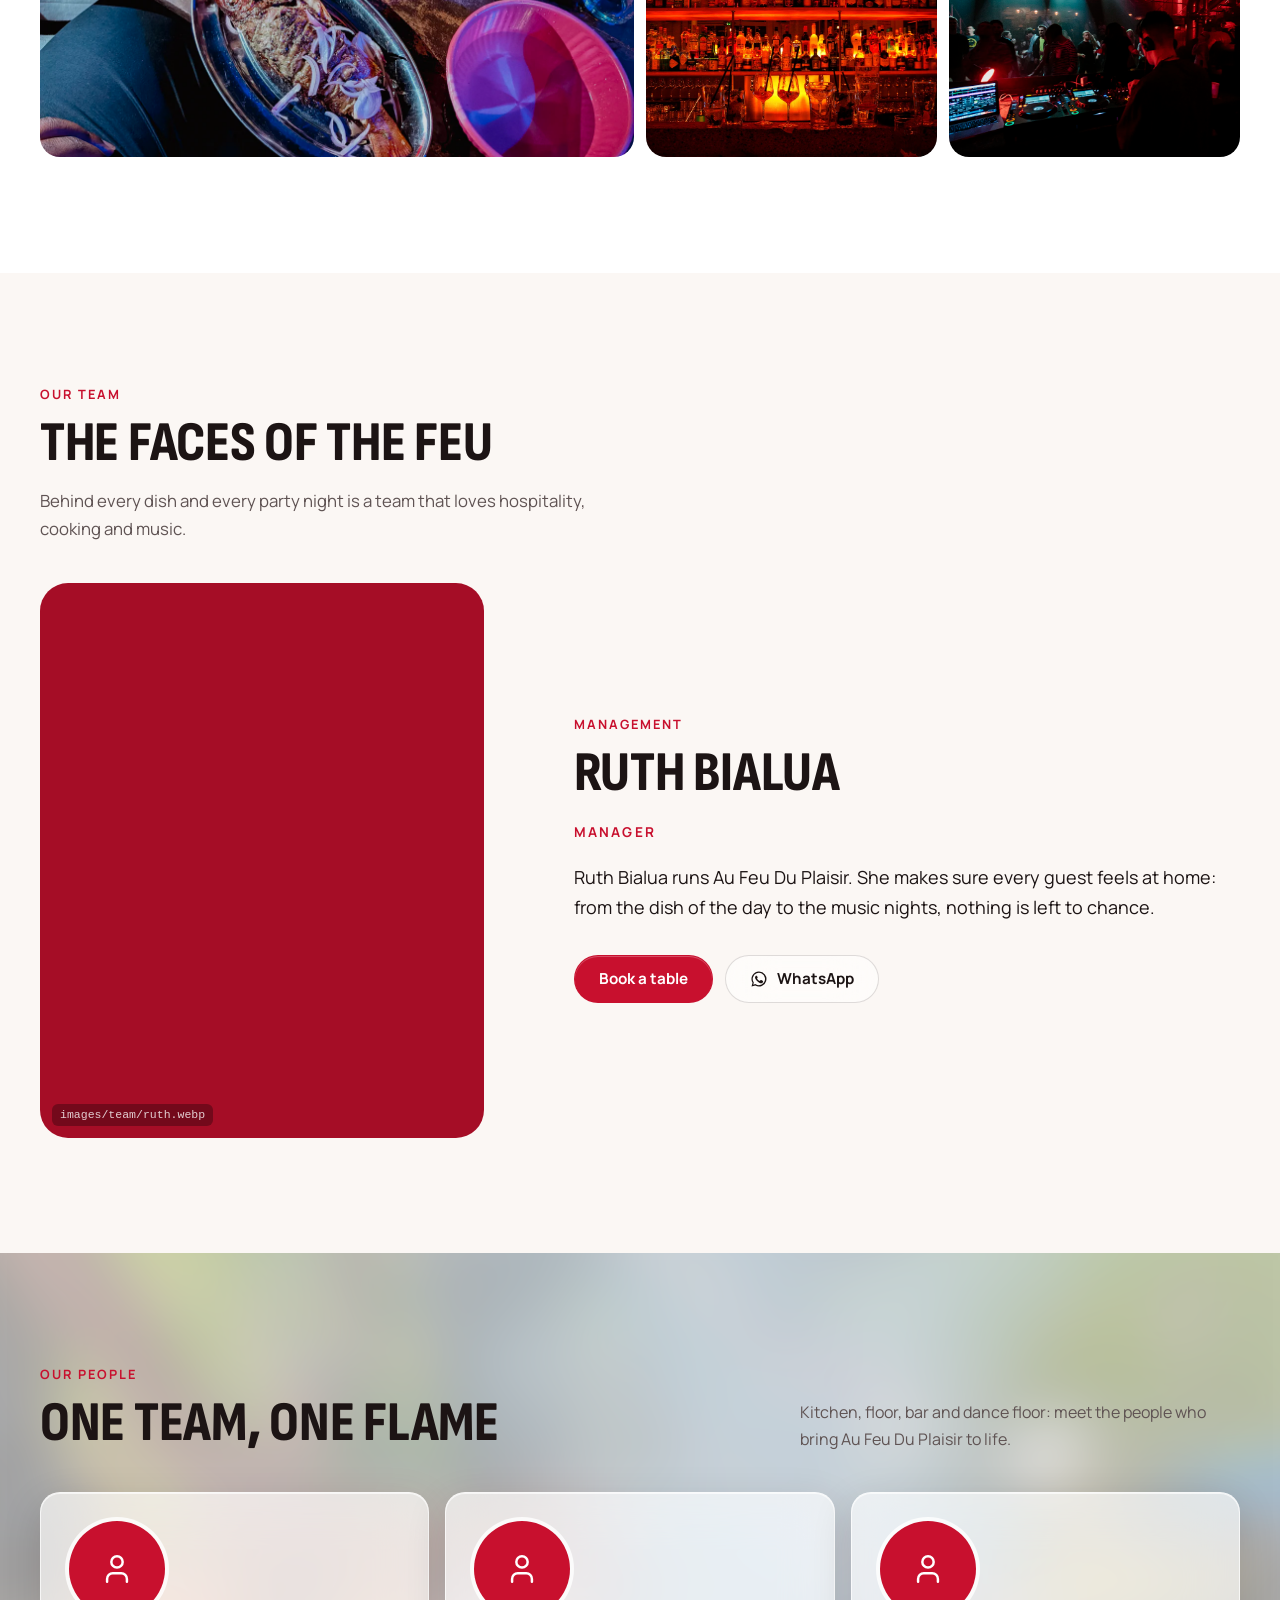
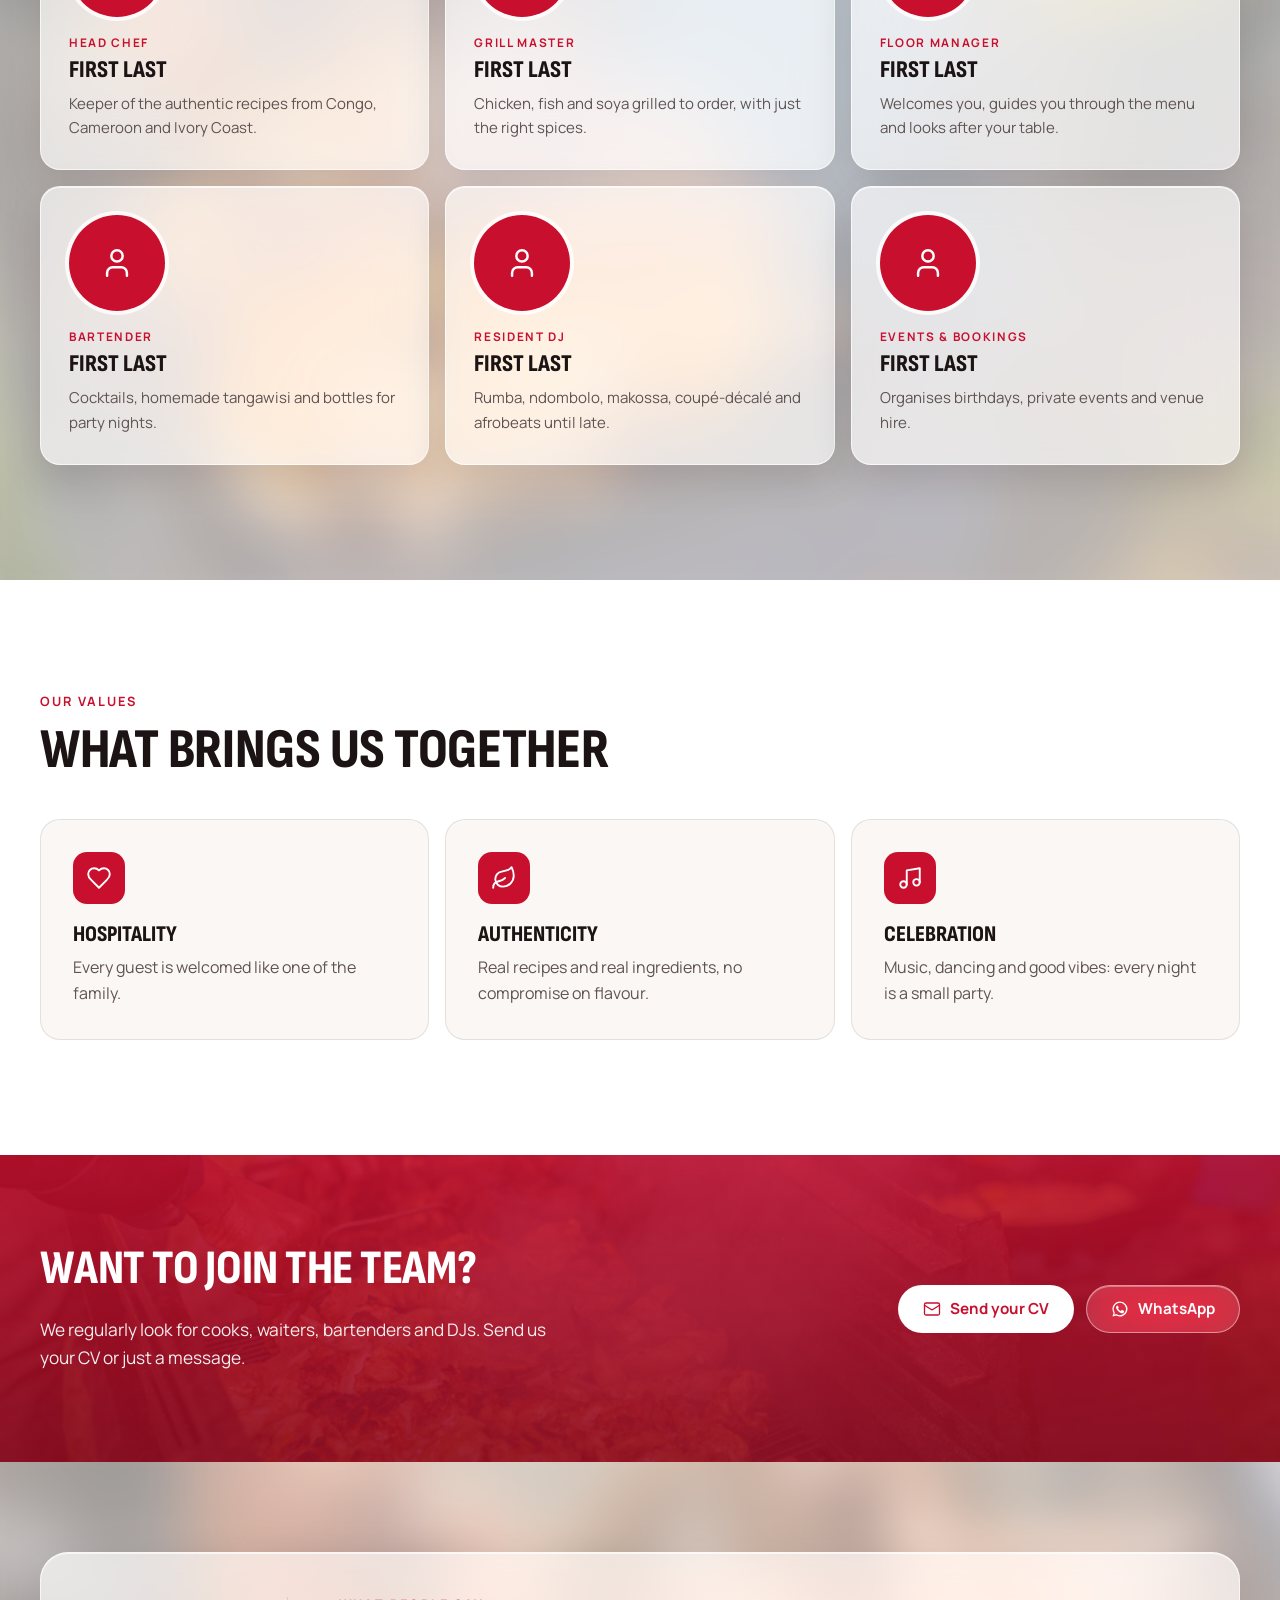
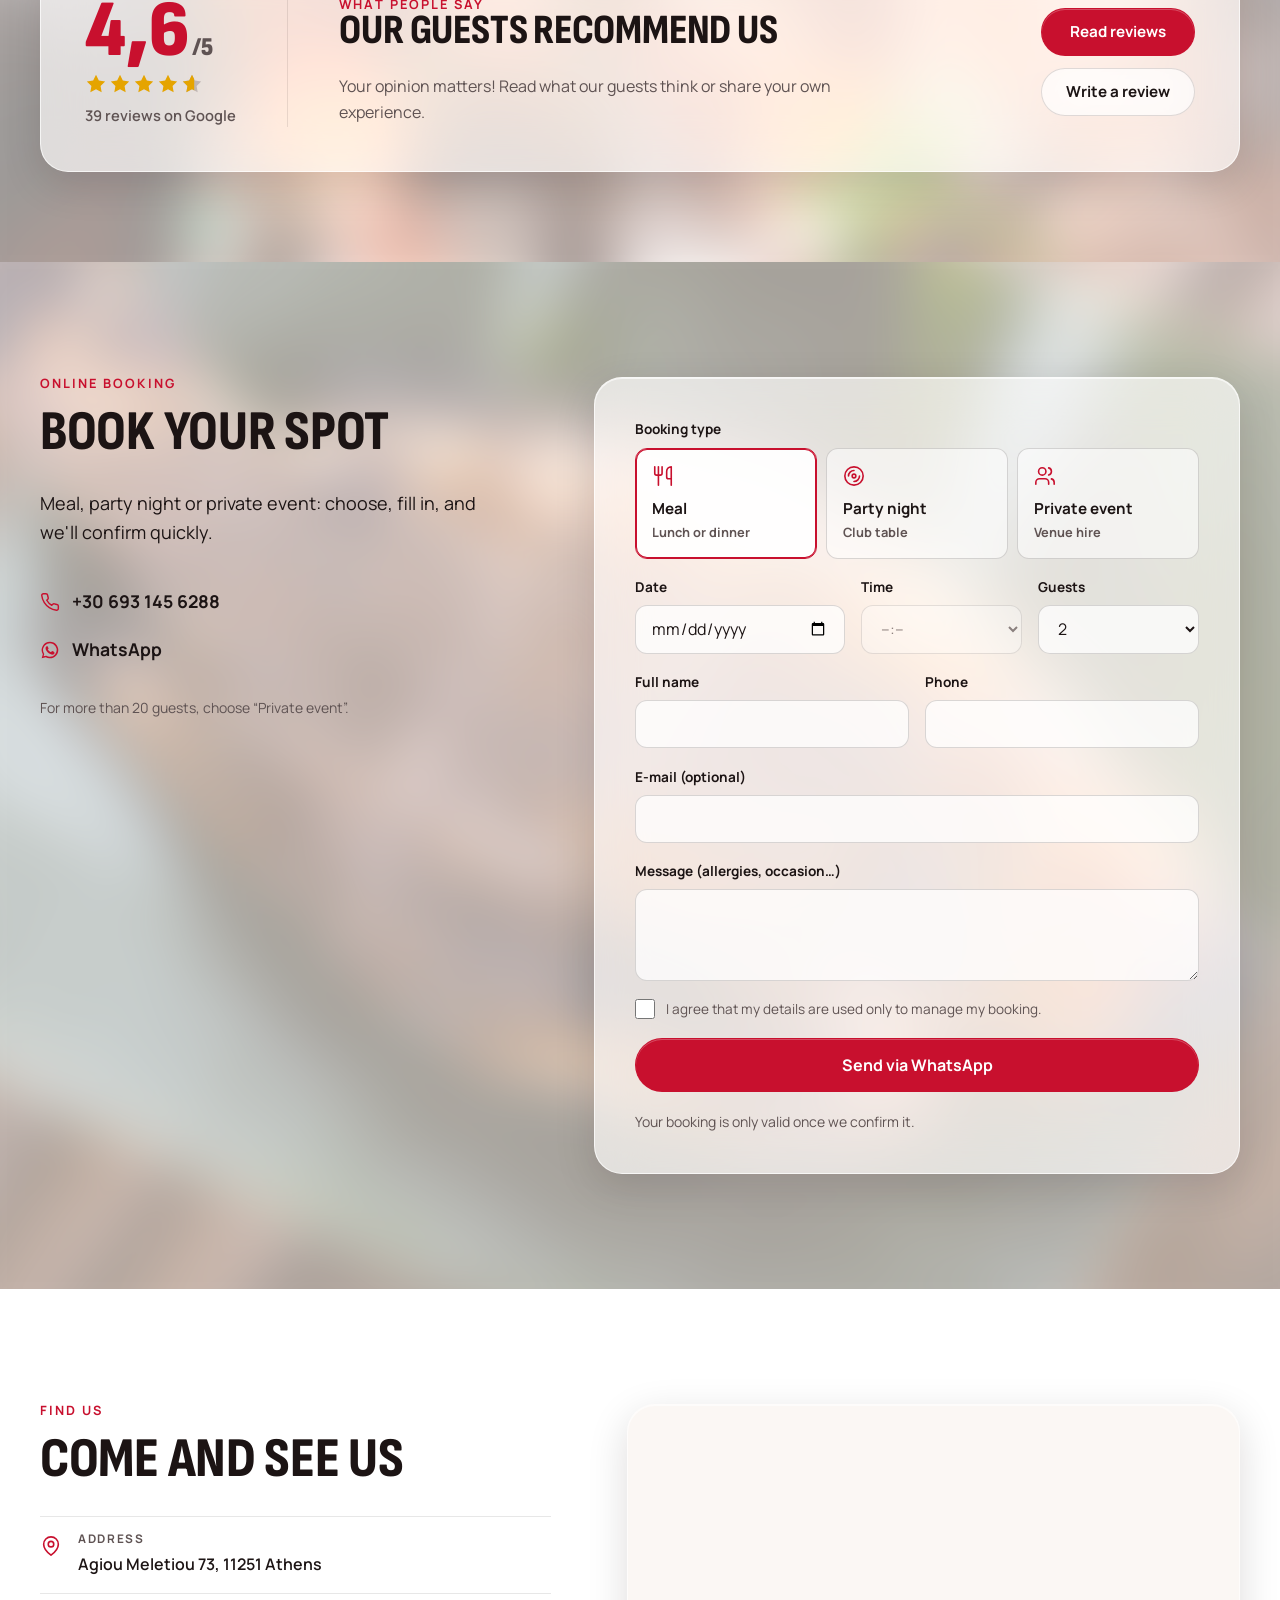
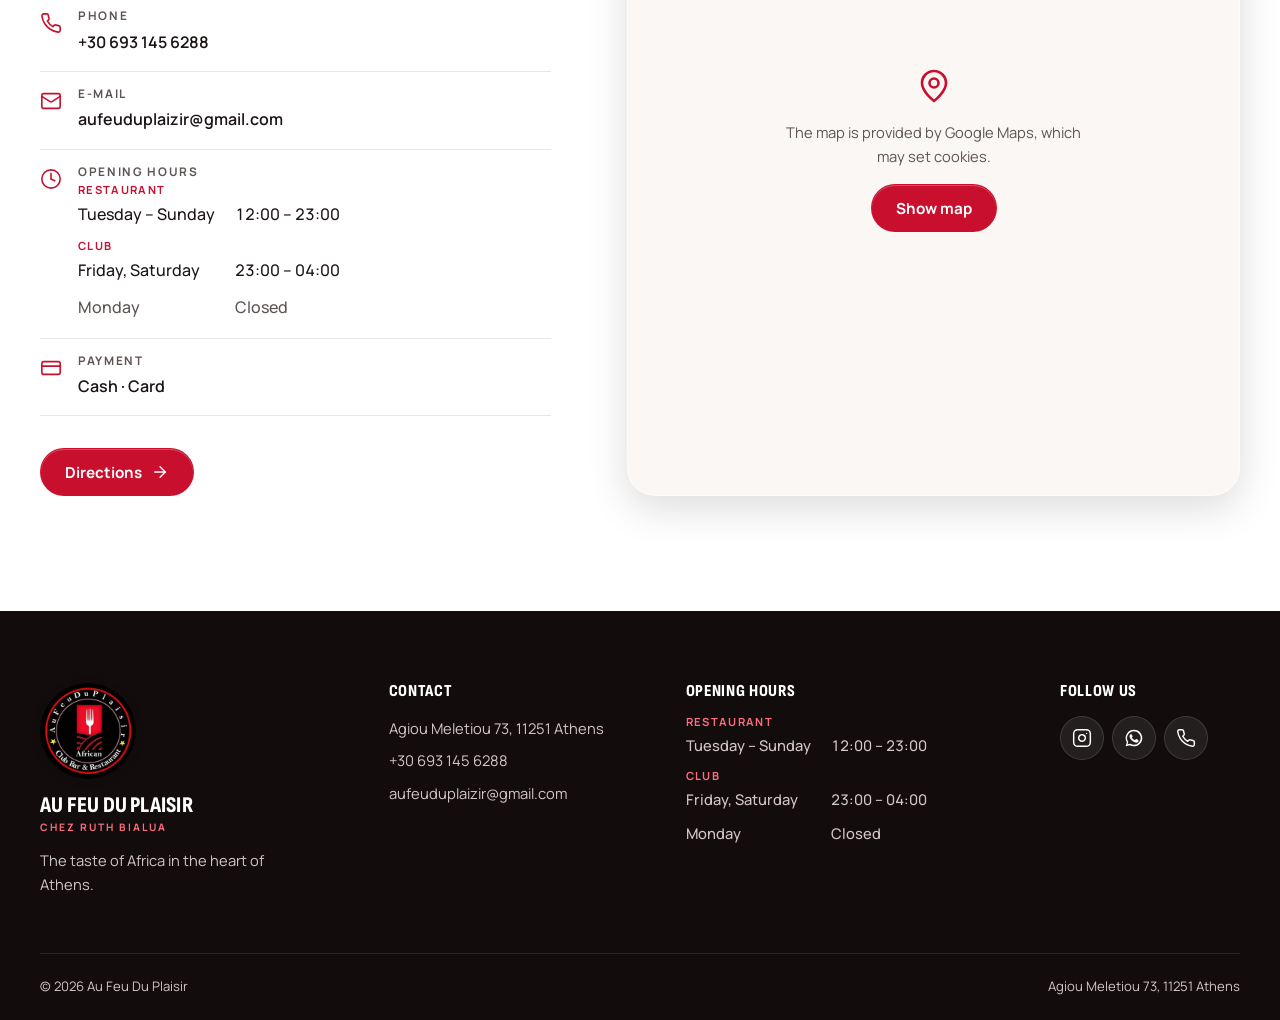
==== commit 5752d3dc: "Place l'intro de l'équipe sous son titre (ordinateur) Co-Authored-By: Claude Opus 5.5 <noreply@anthr" ====
--- a/index.html
+++ b/index.html
@@ -23,7 +23,7 @@
   <link rel="preconnect" href="https://fonts.googleapis.com">
   <link rel="preconnect" href="https://fonts.gstatic.com" crossorigin>
   <link href="https://fonts.googleapis.com/css2?family=Manrope:wght@400;500;600;700&family=Sofia+Sans+Condensed:ital,wght@0,600;0,800;0,900;1,800&display=swap" rel="stylesheet">
-  <link rel="stylesheet" href="css/style.css?v=202610101040">
+  <link rel="stylesheet" href="css/style.css?v=202610101049">
 
   <script type="application/ld+json">
   {
@@ -266,7 +266,7 @@
     <!-- ===== L'ÉQUIPE : manager ===== -->
     <section class="section" id="team">
       <div class="container">
-        <div class="section__head">
+        <div class="section__head section__head--stack">
           <div>
             <p class="kicker" data-i18n="team.eyebrow">Notre équipe</p>
             <h2 class="title" data-i18n="team.title">Les visages du Feu</h2>
@@ -551,8 +551,8 @@
     <symbol id="i-leaf" viewBox="0 0 24 24"><path d="M11 20A7 7 0 0 1 9.8 6.1C15.5 5 17 4.48 19 2c1 2 2 4.18 2 8 0 5.5-4.78 10-10 10Z"/><path d="M2 21c0-3 1.85-5.36 5.08-6C9.5 14.52 12 13 13 12"/></symbol>
   </svg>
 
-  <script src="js/config.js?v=202610101040"></script>
-  <script src="js/i18n.js?v=202610101040"></script>
-  <script src="js/main.js?v=202610101040"></script>
+  <script src="js/config.js?v=202610101049"></script>
+  <script src="js/i18n.js?v=202610101049"></script>
+  <script src="js/main.js?v=202610101049"></script>
 </body>
 </html>
--- a/css/style.css
+++ b/css/style.css
@@ -242,6 +242,8 @@
 .section__head { display: flex; justify-content: space-between; align-items: flex-end; gap: 1.5rem 3rem; flex-wrap: wrap; margin-bottom: 2.5rem; }
 .section__head .title { margin: 0; }
 .section__intro { max-width: 44ch; margin: 0; }
+.section__head--stack { flex-direction: column; align-items: flex-start; gap: 1rem; }
+.section__head--stack .section__intro { max-width: 60ch; font-size: 1.05rem; }
 
 /* ---------- Histoire ---------- */
 .about__grid { display: grid; grid-template-columns: .9fr 1.1fr; gap: clamp(40px, 7vw, 104px); align-items: center; }
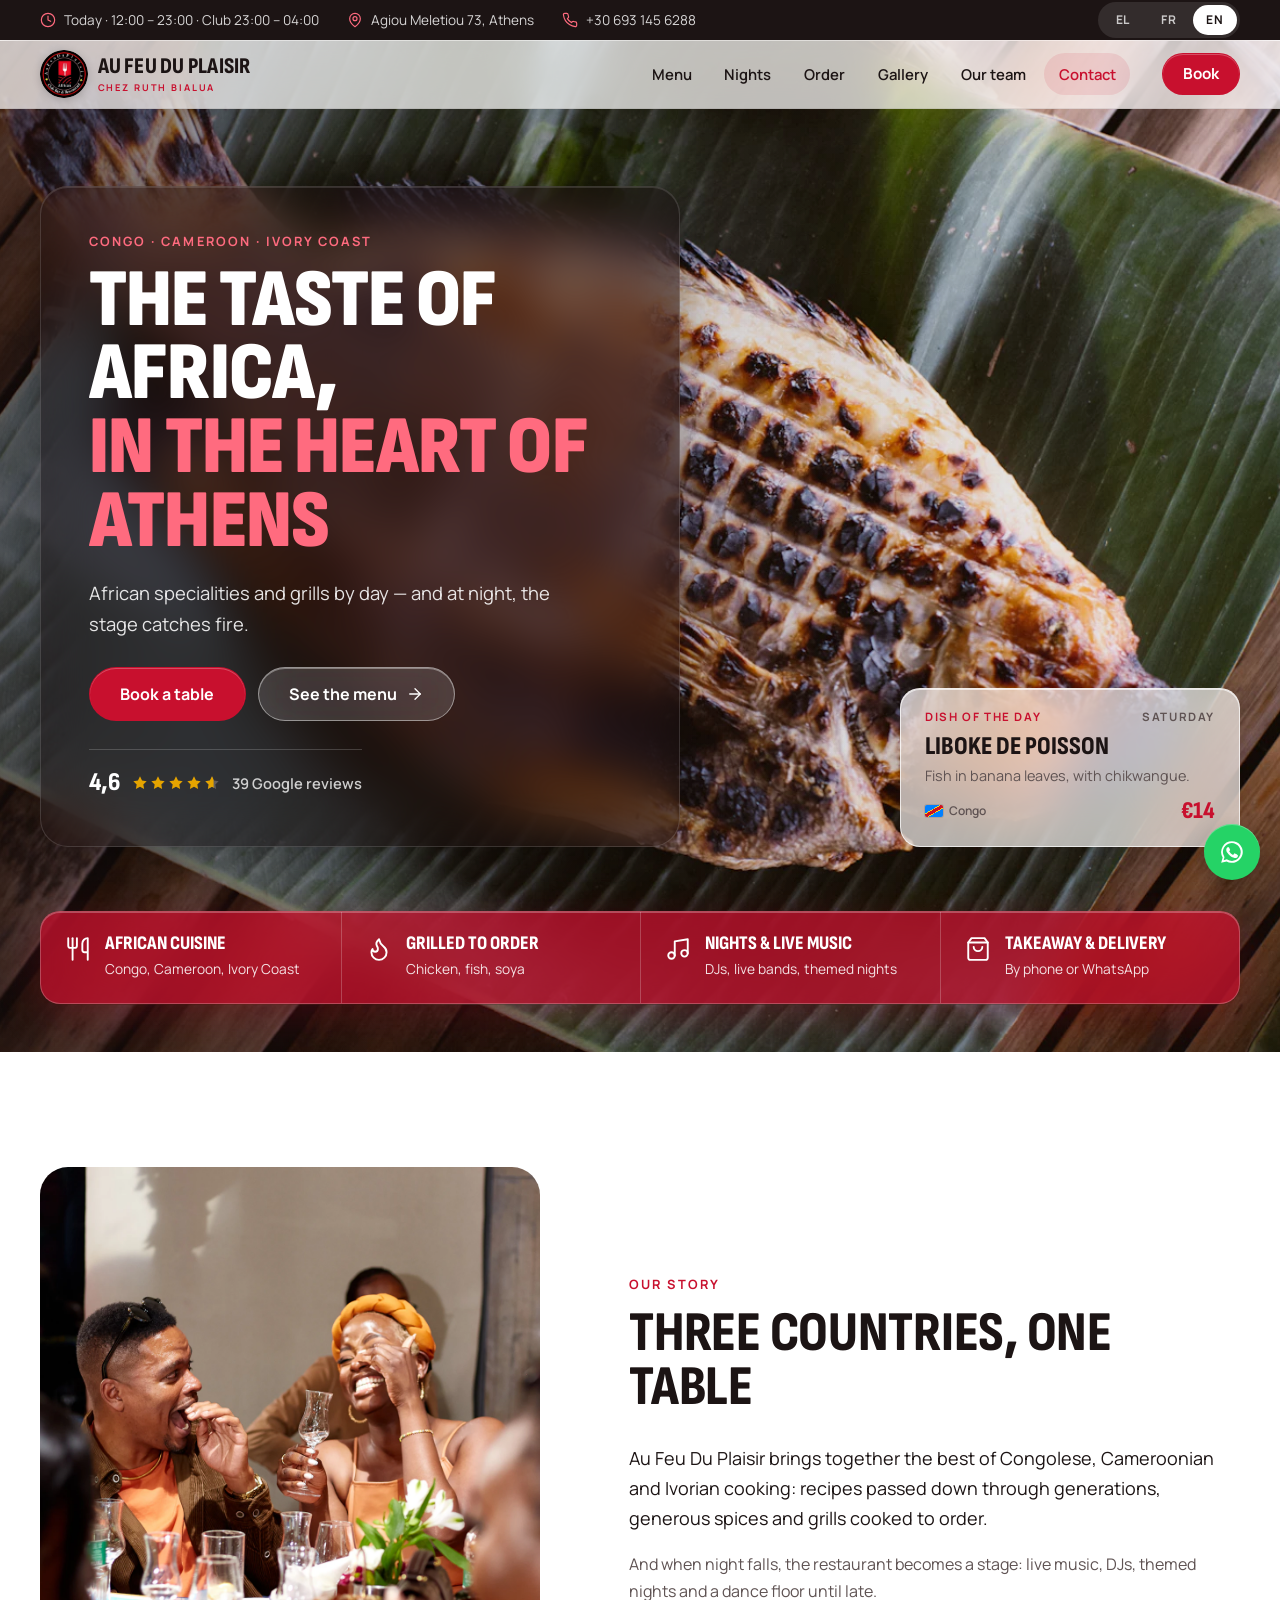
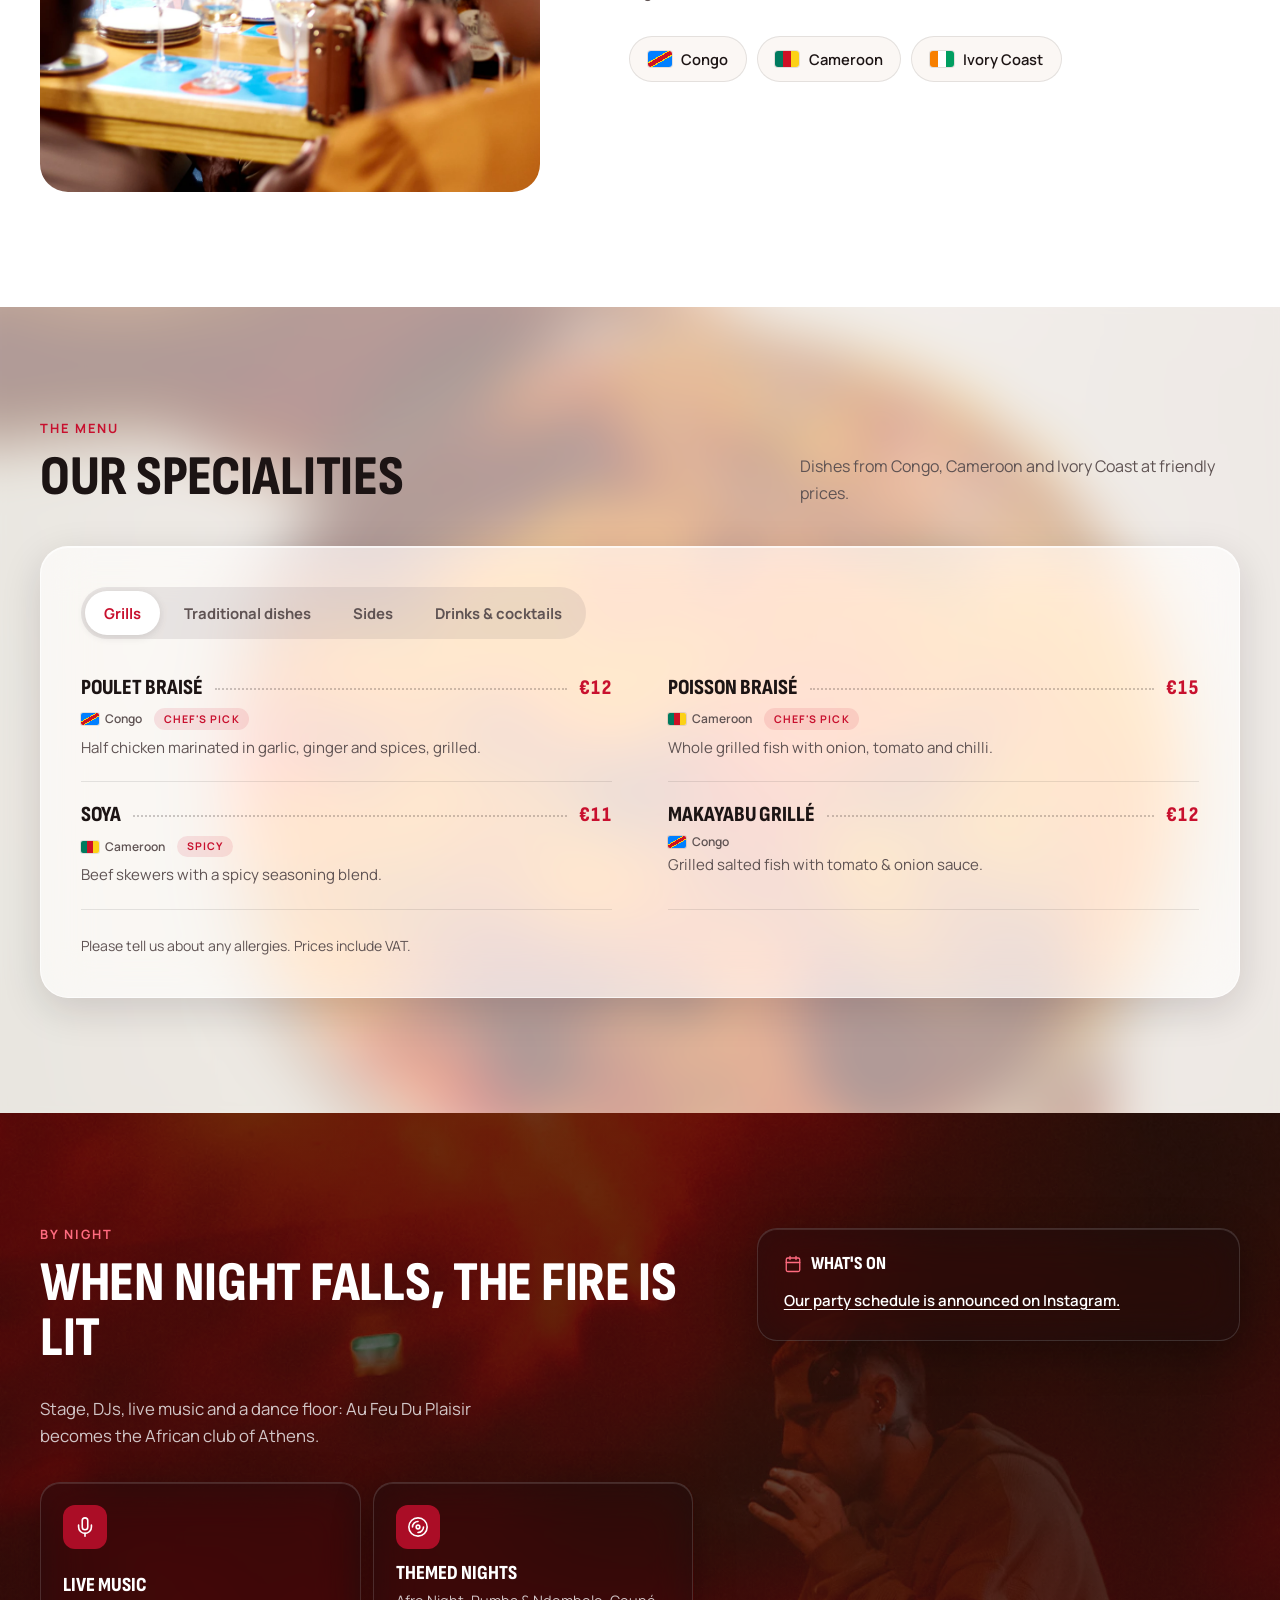
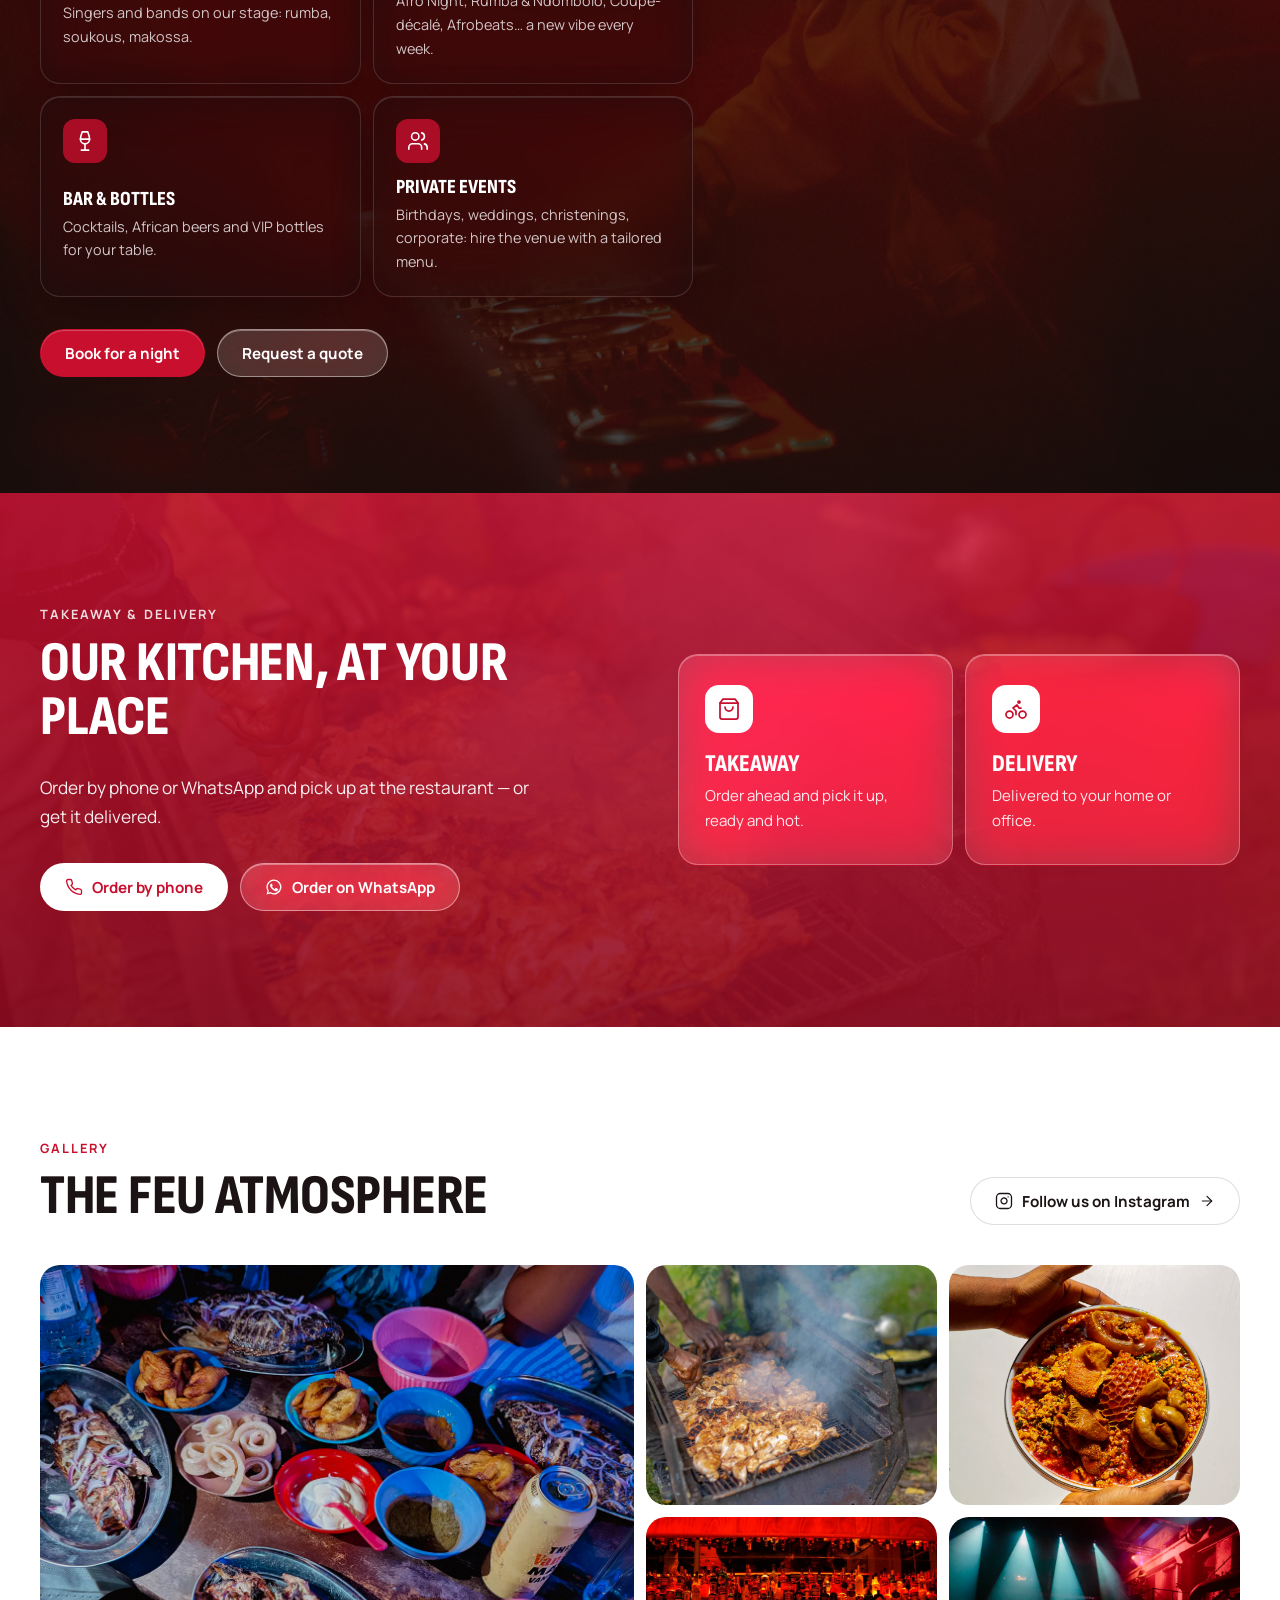
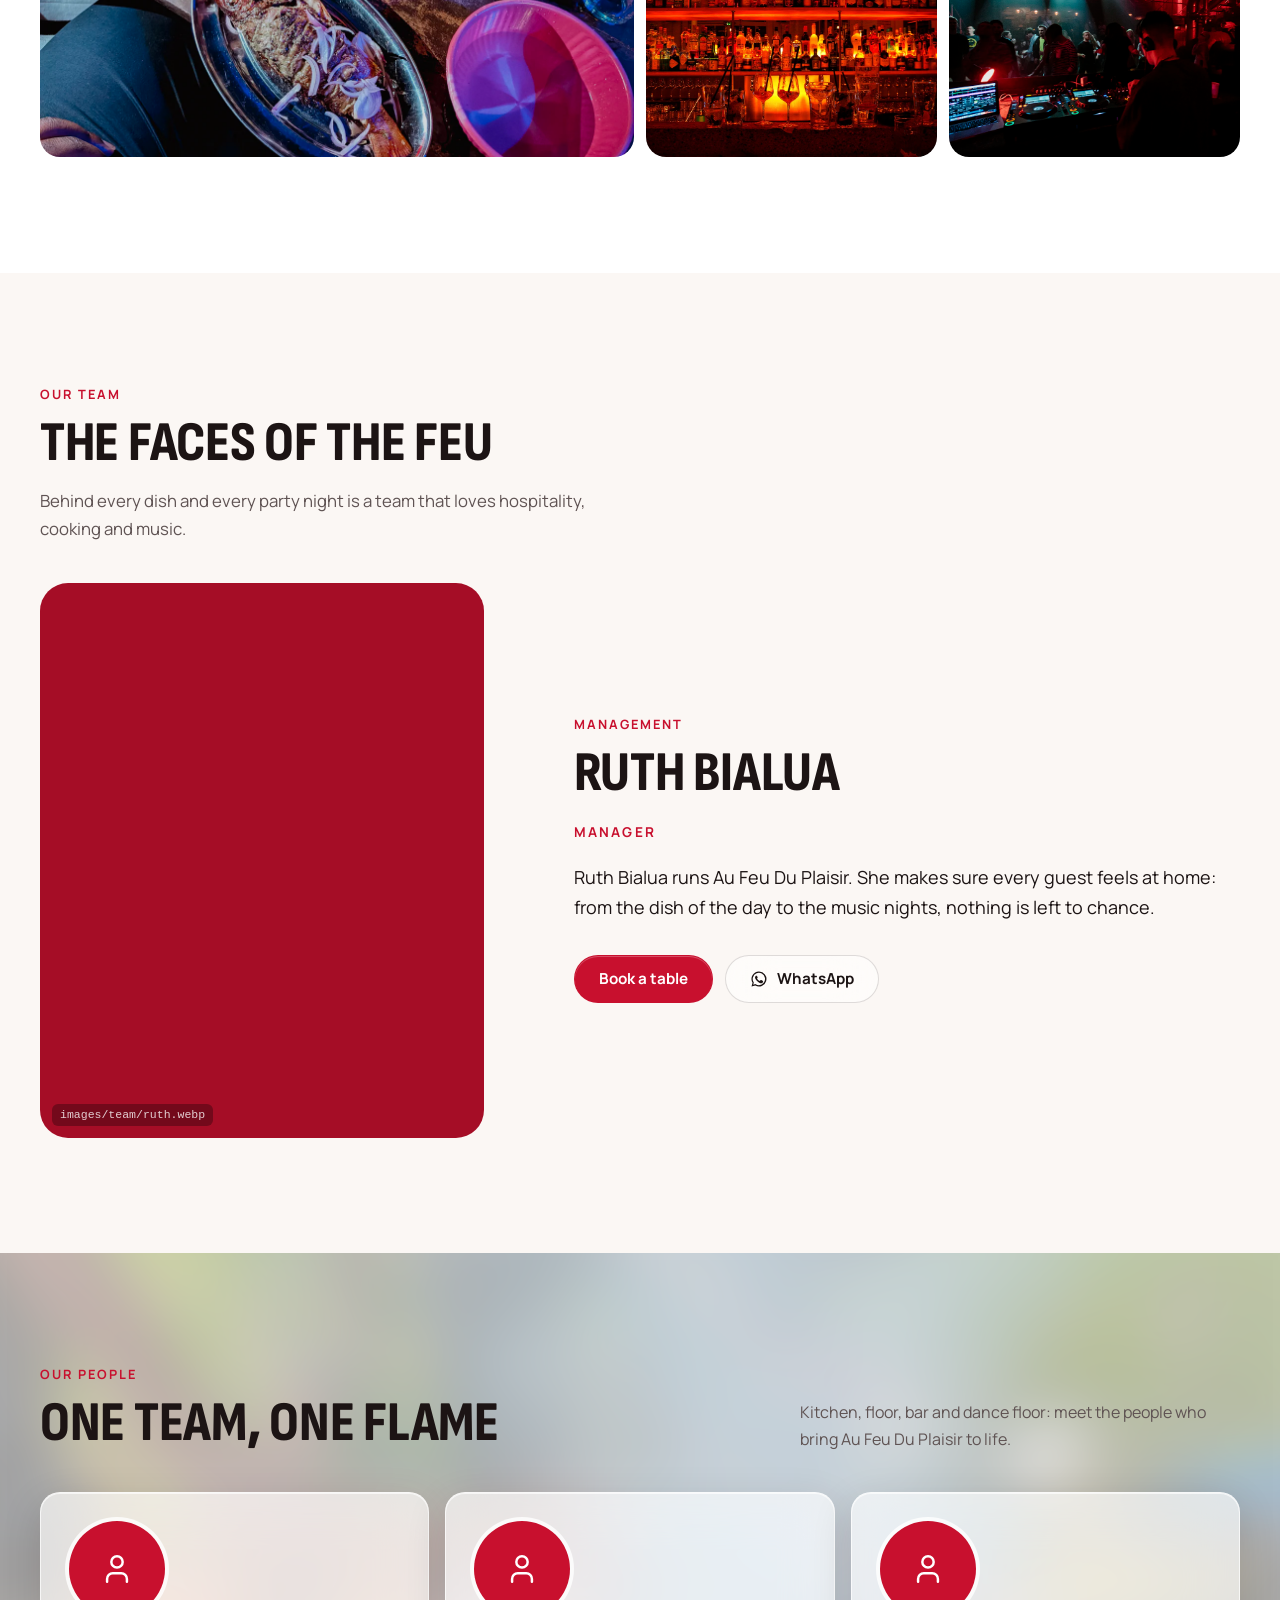
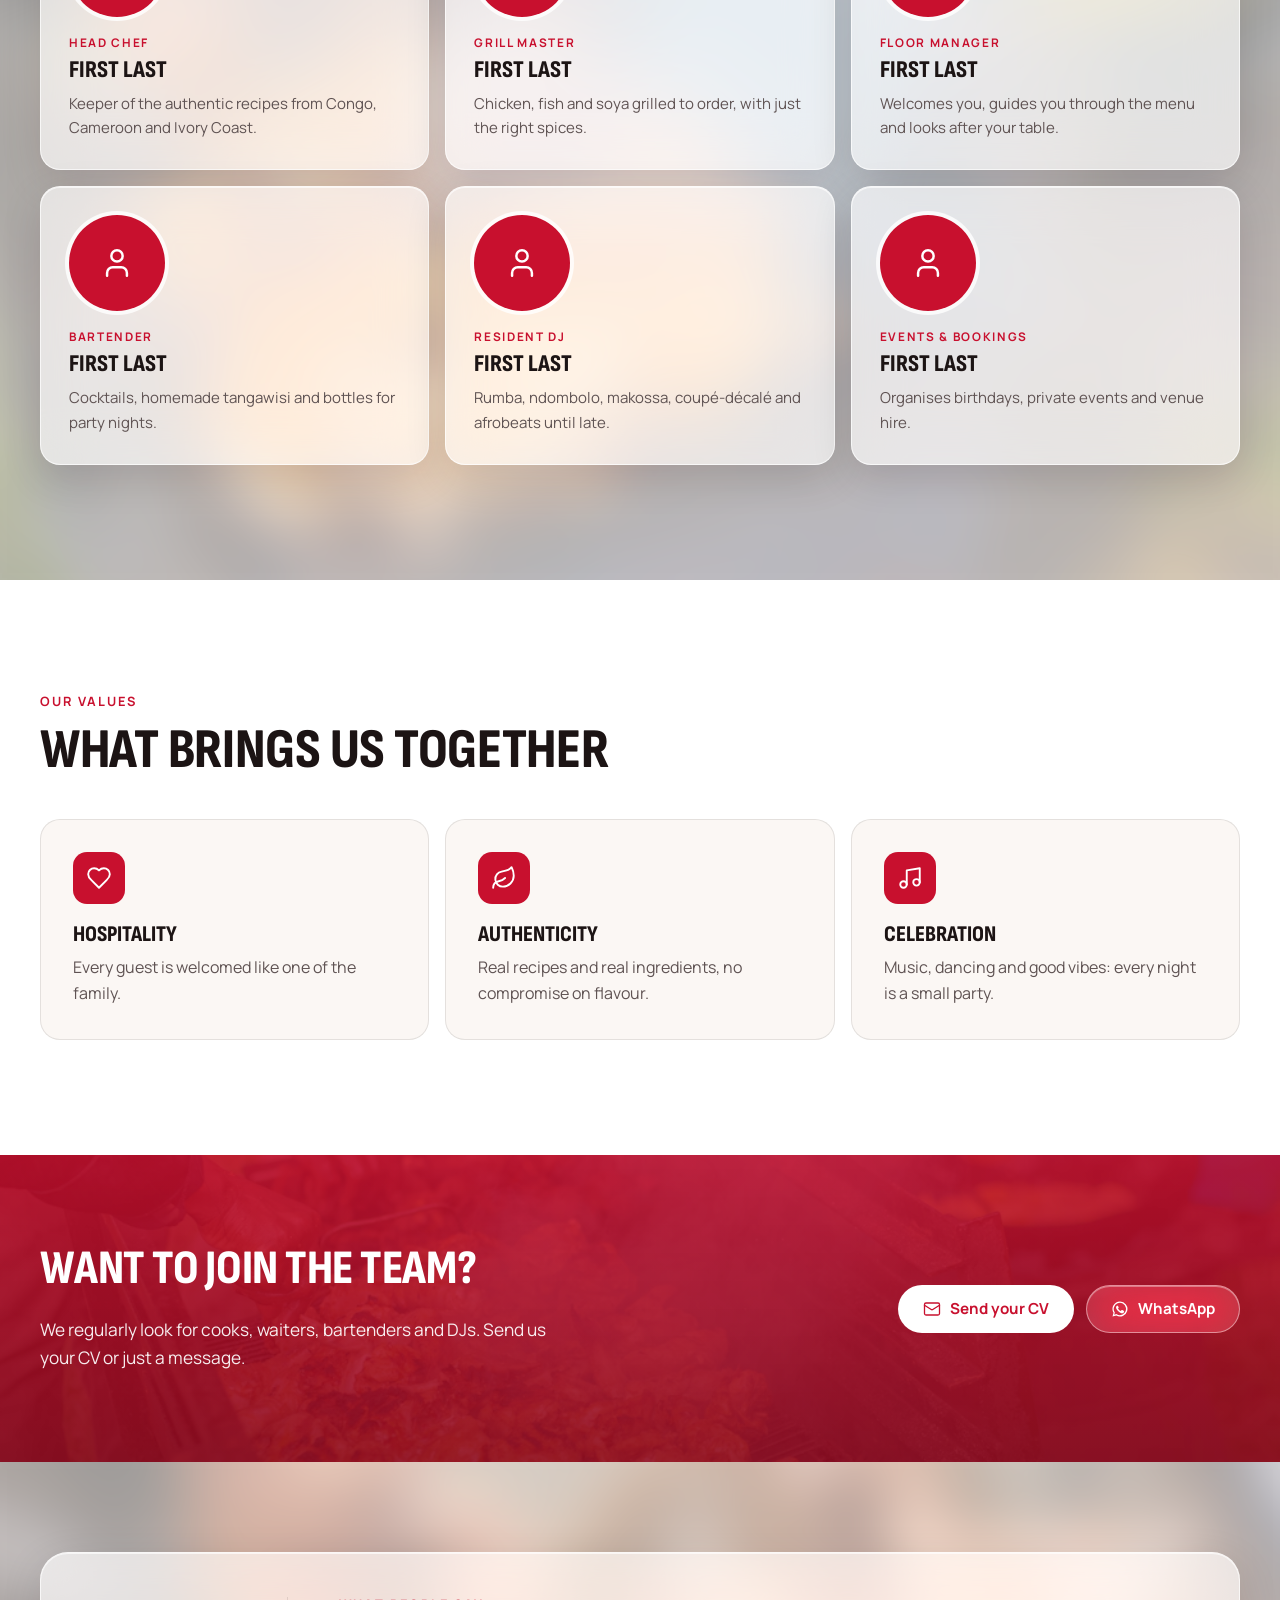
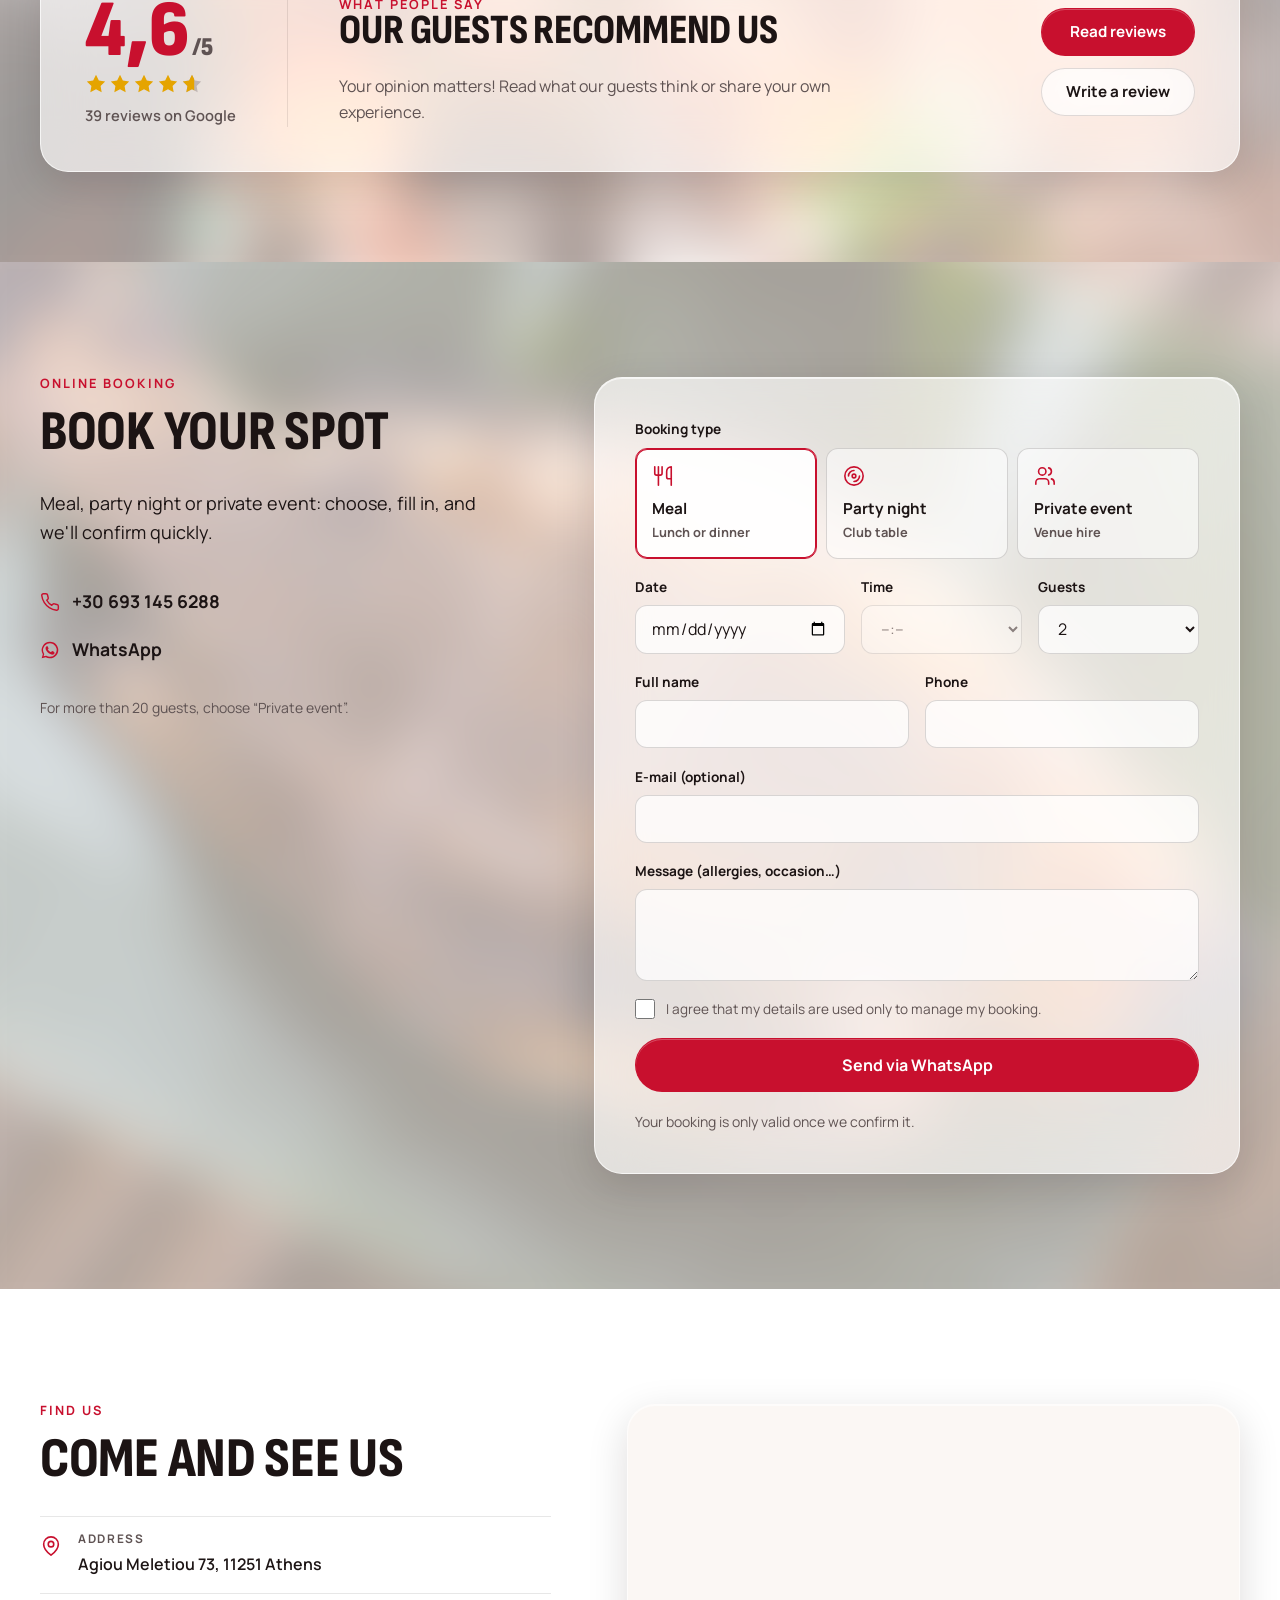
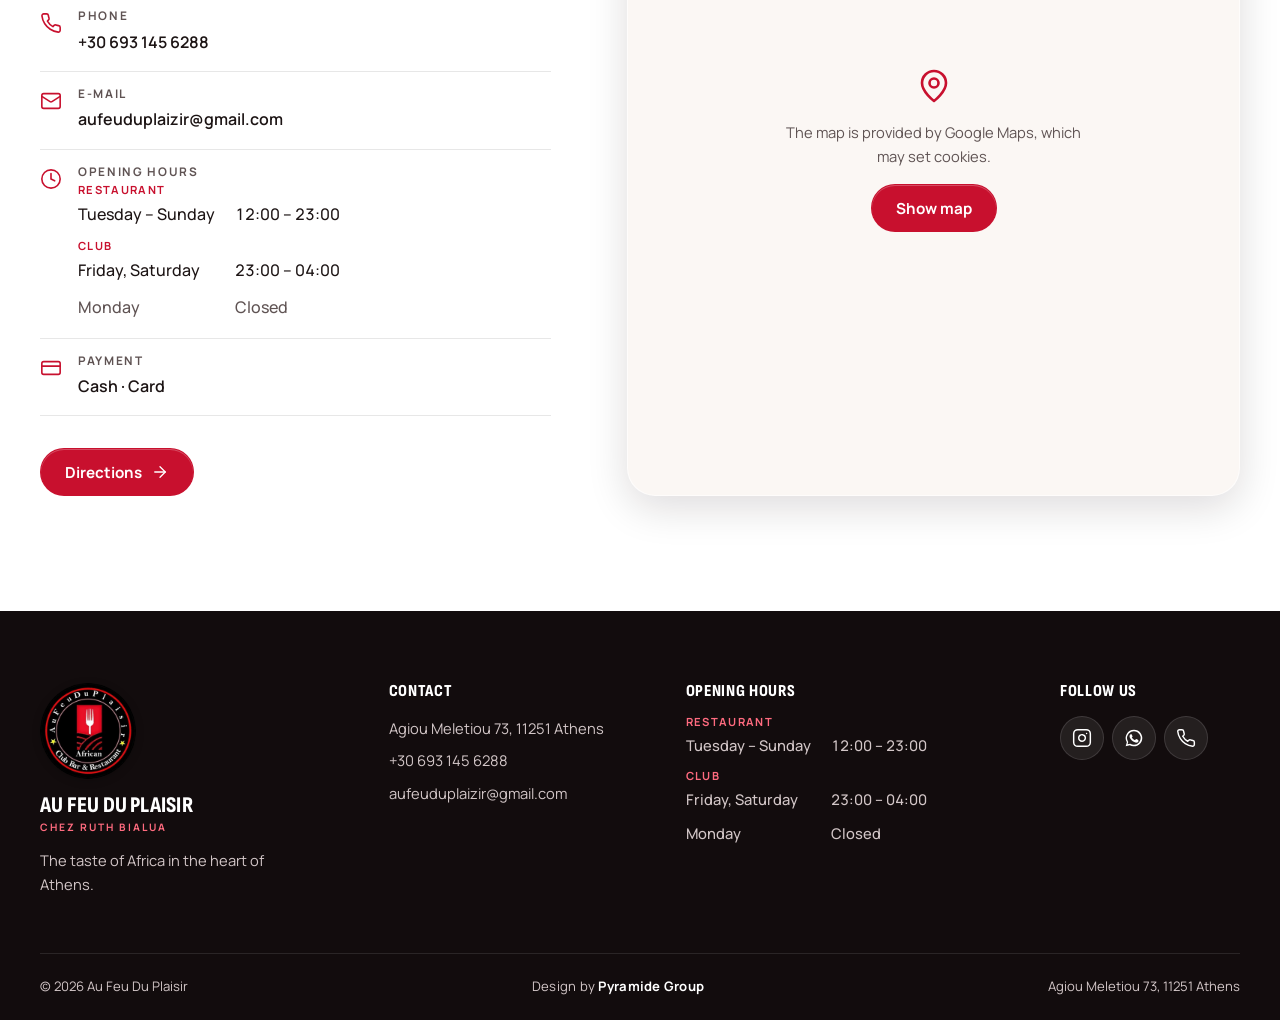
==== commit 80beaaae: "Reflet de lumière au survol + signature « Design by Pyramide Group » - Même effet que libyangi.pyram" ====
--- a/index.html
+++ b/index.html
@@ -23,7 +23,7 @@
   <link rel="preconnect" href="https://fonts.googleapis.com">
   <link rel="preconnect" href="https://fonts.gstatic.com" crossorigin>
   <link href="https://fonts.googleapis.com/css2?family=Manrope:wght@400;500;600;700&family=Sofia+Sans+Condensed:ital,wght@0,600;0,800;0,900;1,800&display=swap" rel="stylesheet">
-  <link rel="stylesheet" href="css/style.css?v=202610101049">
+  <link rel="stylesheet" href="css/style.css?v=202610101057">
 
   <script type="application/ld+json">
   {
@@ -512,6 +512,7 @@
     </div>
     <div class="container footer__bottom">
       <span>© <span id="year"></span> Au Feu Du Plaisir</span>
+      <span class="credit">Design by <strong>Pyramide Group</strong></span>
       <span>Agiou Meletiou 73, 11251 Athens</span>
     </div>
   </footer>
@@ -551,8 +552,8 @@
     <symbol id="i-leaf" viewBox="0 0 24 24"><path d="M11 20A7 7 0 0 1 9.8 6.1C15.5 5 17 4.48 19 2c1 2 2 4.18 2 8 0 5.5-4.78 10-10 10Z"/><path d="M2 21c0-3 1.85-5.36 5.08-6C9.5 14.52 12 13 13 12"/></symbol>
   </svg>
 
-  <script src="js/config.js?v=202610101049"></script>
-  <script src="js/i18n.js?v=202610101049"></script>
-  <script src="js/main.js?v=202610101049"></script>
+  <script src="js/config.js?v=202610101057"></script>
+  <script src="js/i18n.js?v=202610101057"></script>
+  <script src="js/main.js?v=202610101057"></script>
 </body>
 </html>
--- a/css/style.css
+++ b/css/style.css
@@ -139,6 +139,30 @@
 }
 .btn--soft:hover { background: #fff; border-color: rgba(28, 20, 20, .3); }
 .btn:disabled { opacity: .5; cursor: not-allowed; }
+
+/* Reflet de lumière au survol (même effet que libyangi.pyramide-id.com) */
+.btn, .member, .value, .ocard, .nlist li { position: relative; overflow: hidden; isolation: isolate; }
+.btn::after {
+  content: ""; position: absolute; inset: -2px; pointer-events: none;
+  background: linear-gradient(115deg, transparent 32%, rgba(255, 255, 255, .5) 48%, rgba(255, 255, 255, .12) 54%, transparent 72%);
+  transform: translateX(-130%) skewX(-8deg); transition: transform .75s;
+}
+.btn:hover::after, .btn:focus-visible::after { transform: translateX(130%) skewX(-8deg); }
+/* sur les boutons clairs, un reflet rosé reste visible */
+.btn--white::after, .btn--soft::after {
+  background: linear-gradient(115deg, transparent 32%, rgba(200, 16, 46, .16) 48%, rgba(200, 16, 46, .05) 54%, transparent 72%);
+}
+.member::after, .value::after, .ocard::after, .nlist li::after {
+  content: ""; position: absolute; inset: 0; pointer-events: none; border-radius: inherit;
+  background: linear-gradient(115deg, transparent 30%, rgba(255, 255, 255, .5) 48%, rgba(255, 255, 255, .12) 53%, transparent 70%);
+  transform: translateX(-130%); transition: transform .85s;
+}
+.nlist li::after { background: linear-gradient(115deg, transparent 30%, rgba(255, 255, 255, .16) 48%, rgba(255, 255, 255, .04) 53%, transparent 70%); }
+.member:hover::after, .value:hover::after, .ocard:hover::after, .nlist li:hover::after { transform: translateX(130%); }
+/* écrans tactiles : le reflet passe une fois quand la carte apparaît */
+@media (hover: none) {
+  .member.en-vue::after, .value.en-vue::after, .ocard.en-vue::after, .nlist li.en-vue::after { transform: translateX(130%); }
+}
 
 /* ---------- Barre d'infos ---------- */
 .topbar { background: var(--ink); color: rgba(255, 255, 255, .82); font-size: .85rem; position: relative; z-index: 51; }
@@ -426,7 +450,9 @@
 .footer__social { display: flex; gap: .5rem; }
 .footer__social a { width: 44px; height: 44px; display: grid; place-items: center; background: rgba(255, 255, 255, .08); border: 1px solid rgba(255, 255, 255, .12); border-radius: 50%; color: #fff; transition: background-color .2s var(--ease), border-color .2s var(--ease); }
 .footer__social a:hover { background: var(--red); border-color: var(--red); }
-.footer__bottom { display: flex; justify-content: space-between; flex-wrap: wrap; gap: .5rem 1rem; margin-top: 56px; padding: 1.4rem 0; border-top: 1px solid rgba(255, 255, 255, .1); font-size: .82rem; }
+.footer__bottom { display: flex; justify-content: space-between; align-items: center; flex-wrap: wrap; gap: .5rem 1rem; margin-top: 56px; padding: 1.4rem 0; border-top: 1px solid rgba(255, 255, 255, .1); font-size: .82rem; }
+.credit { letter-spacing: .02em; }
+.credit strong { color: #fff; font-weight: 700; }
 
 /* ---------- WhatsApp flottant ---------- */
 .fab { position: fixed; right: 20px; bottom: calc(20px + env(safe-area-inset-bottom)); z-index: 40; width: 56px; height: 56px; border-radius: 50%; display: grid; place-items: center; background: #25D366; color: #fff; box-shadow: 0 6px 18px rgba(0, 0, 0, .22), inset 0 1px 0 rgba(255, 255, 255, .3); }
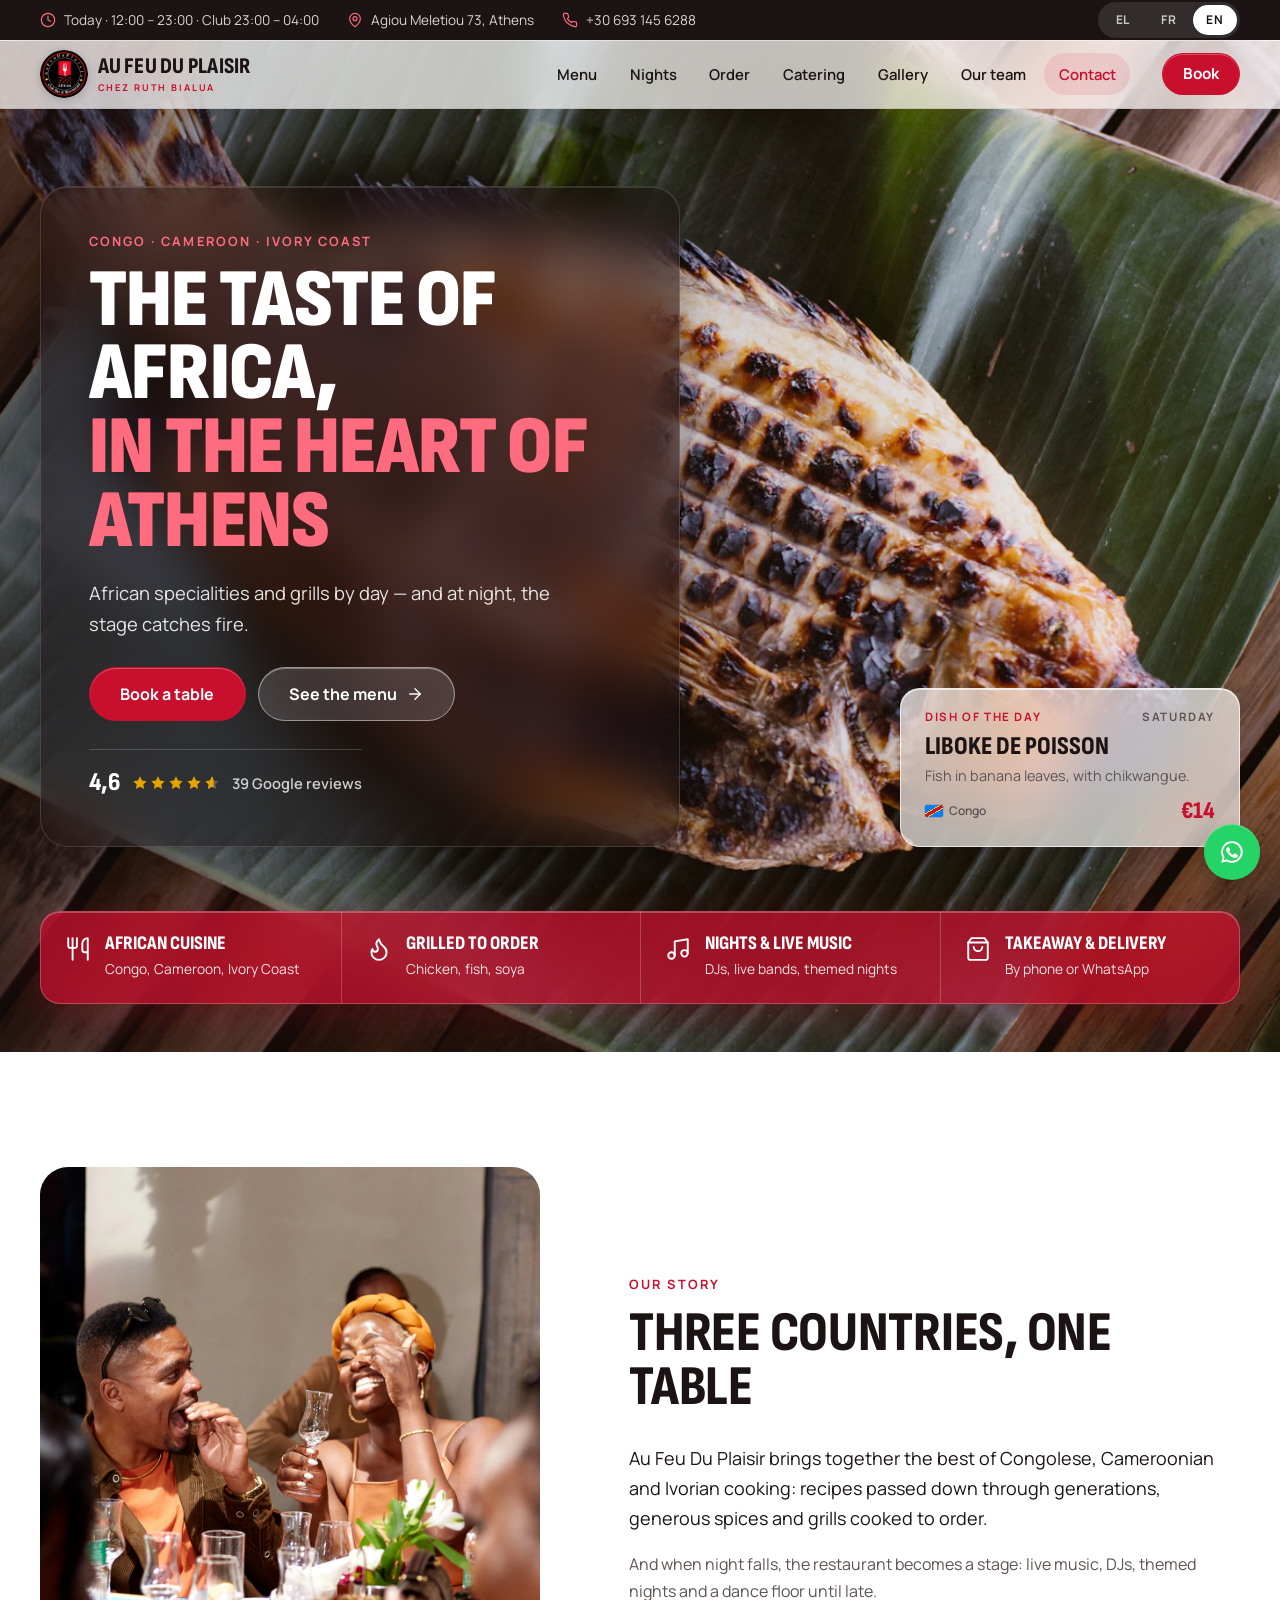
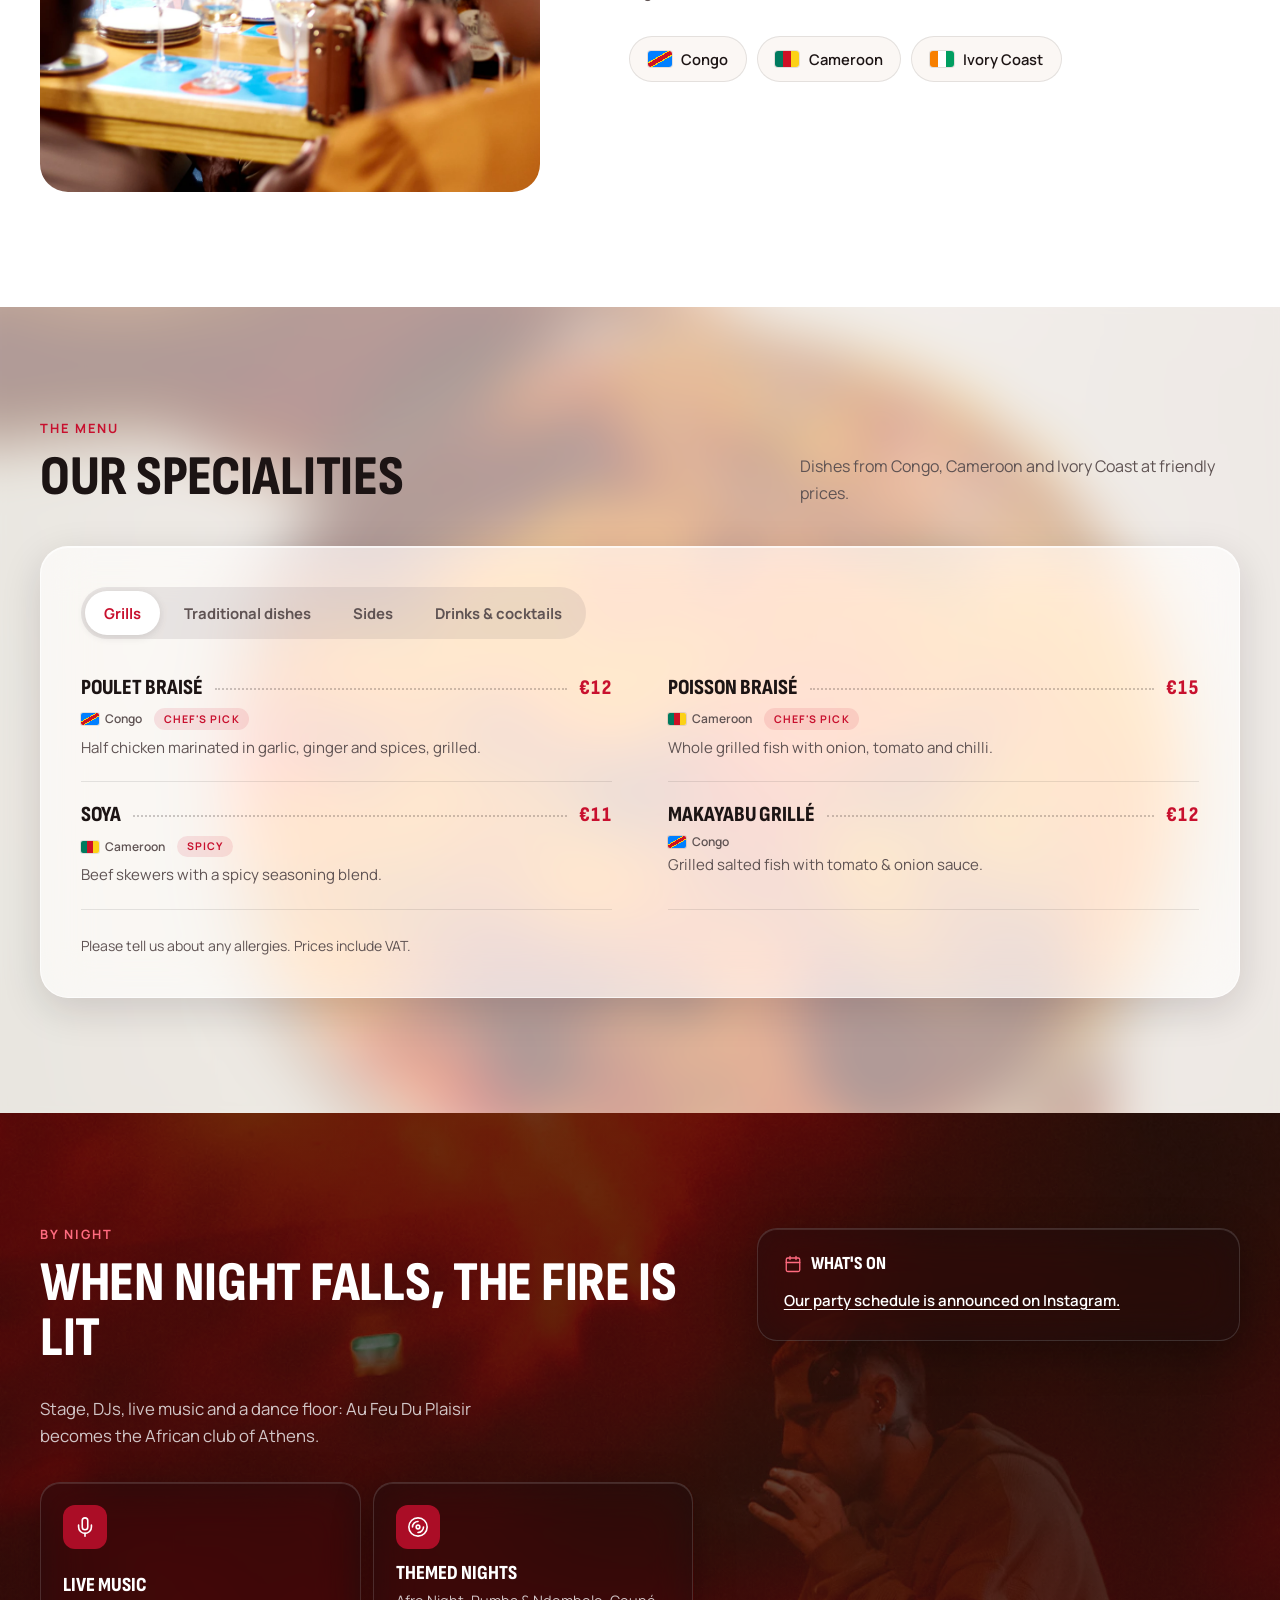
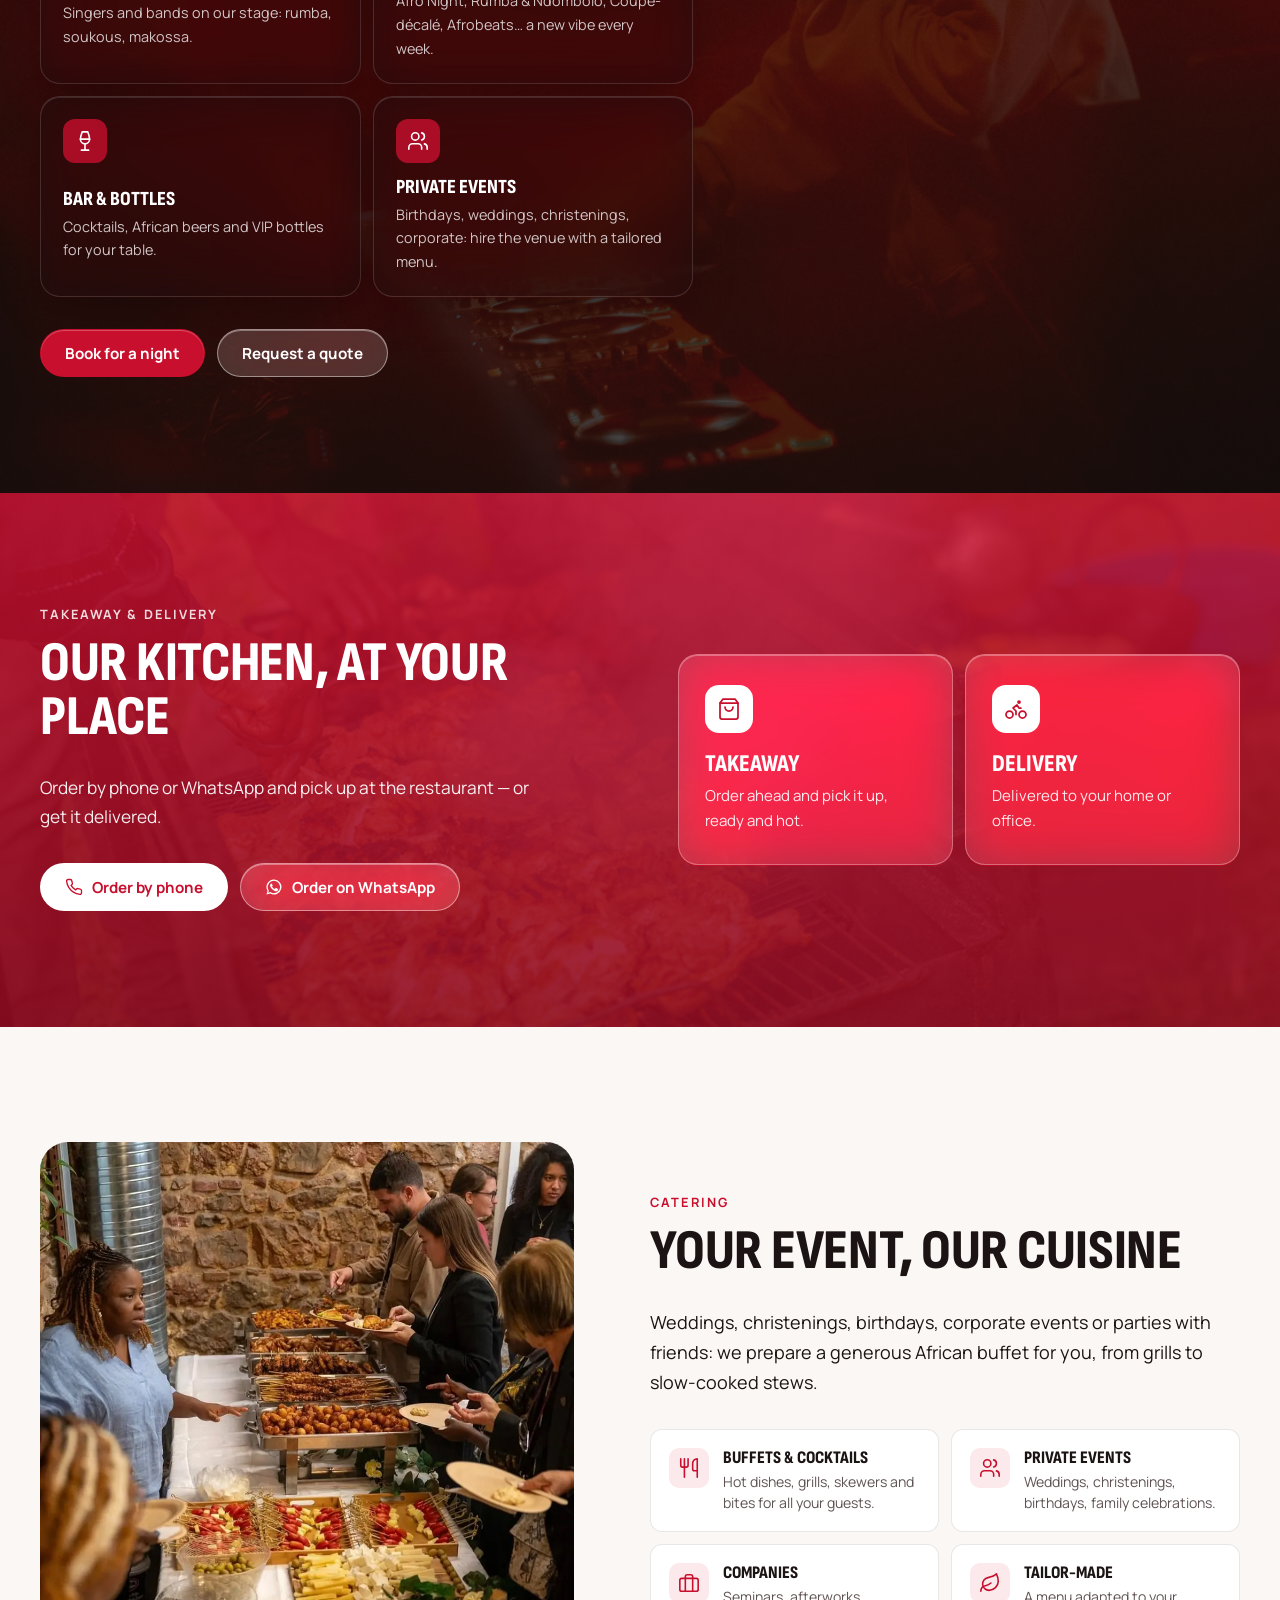
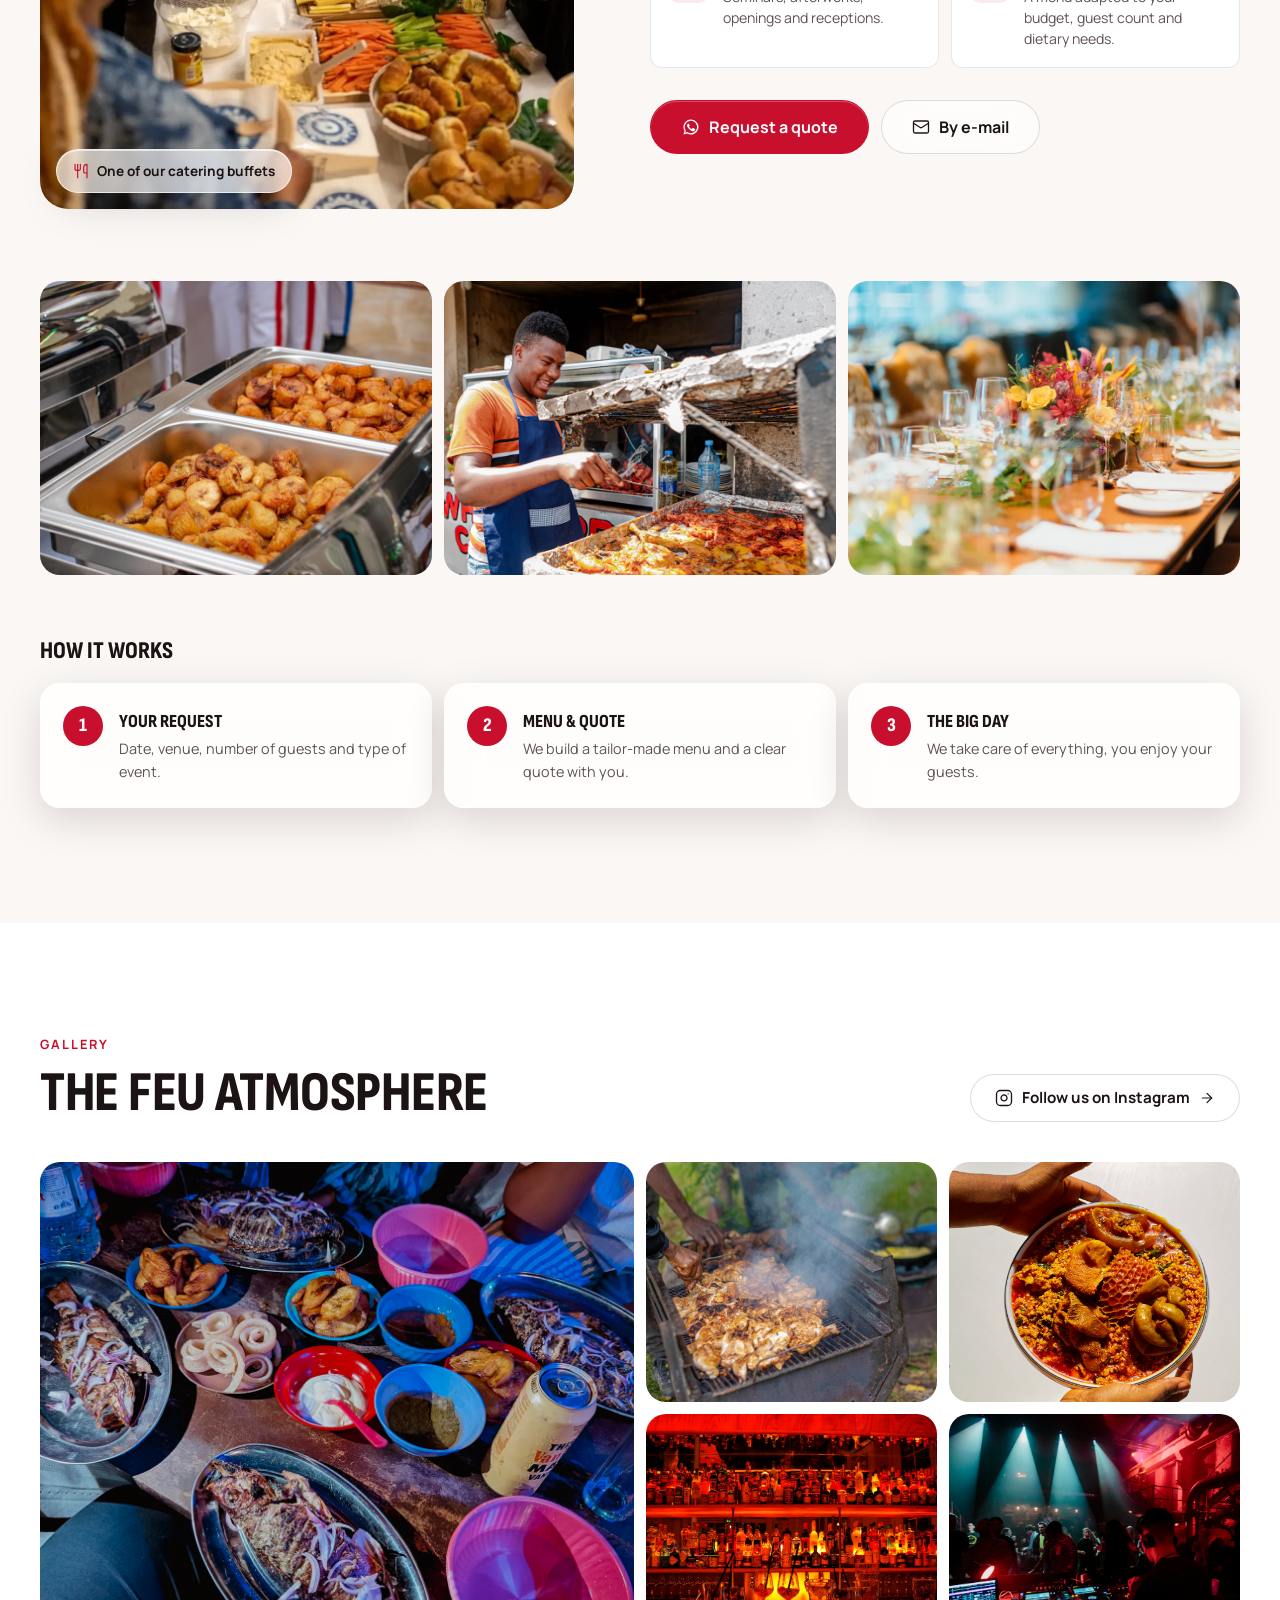
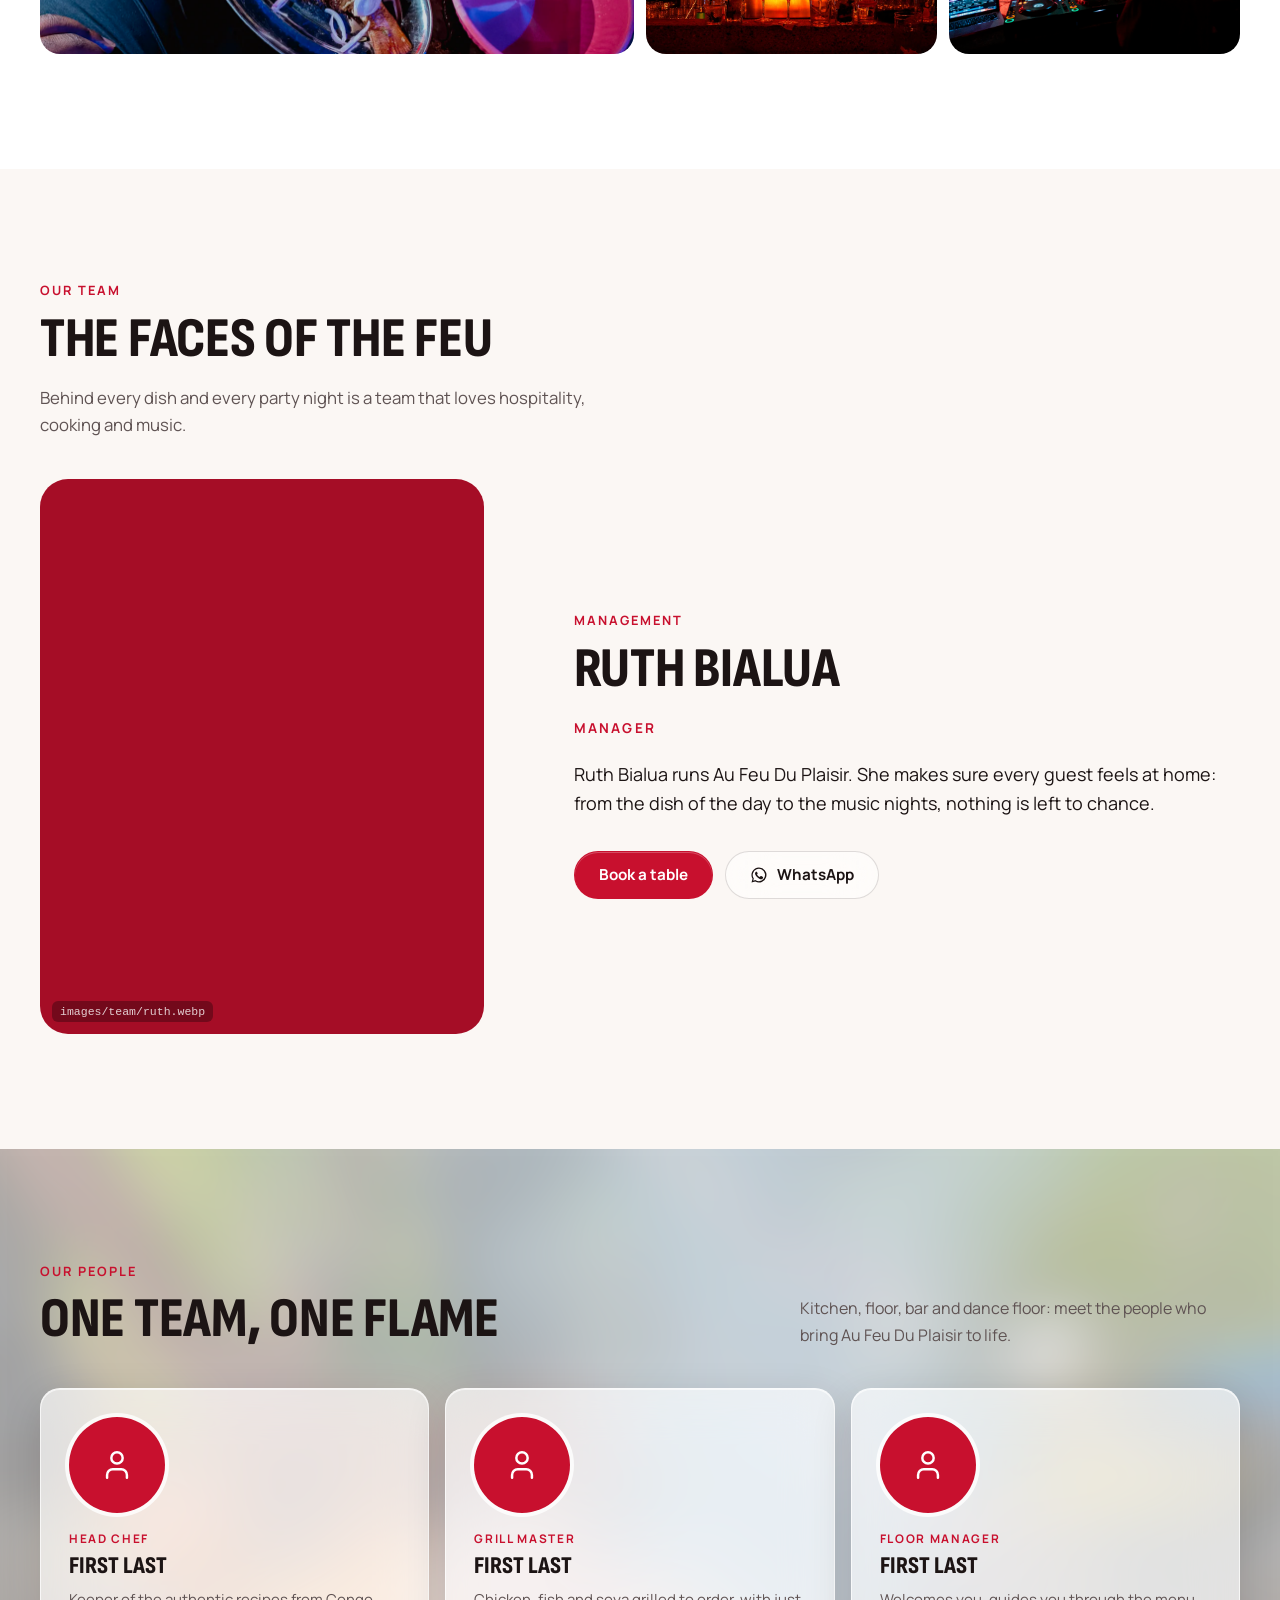
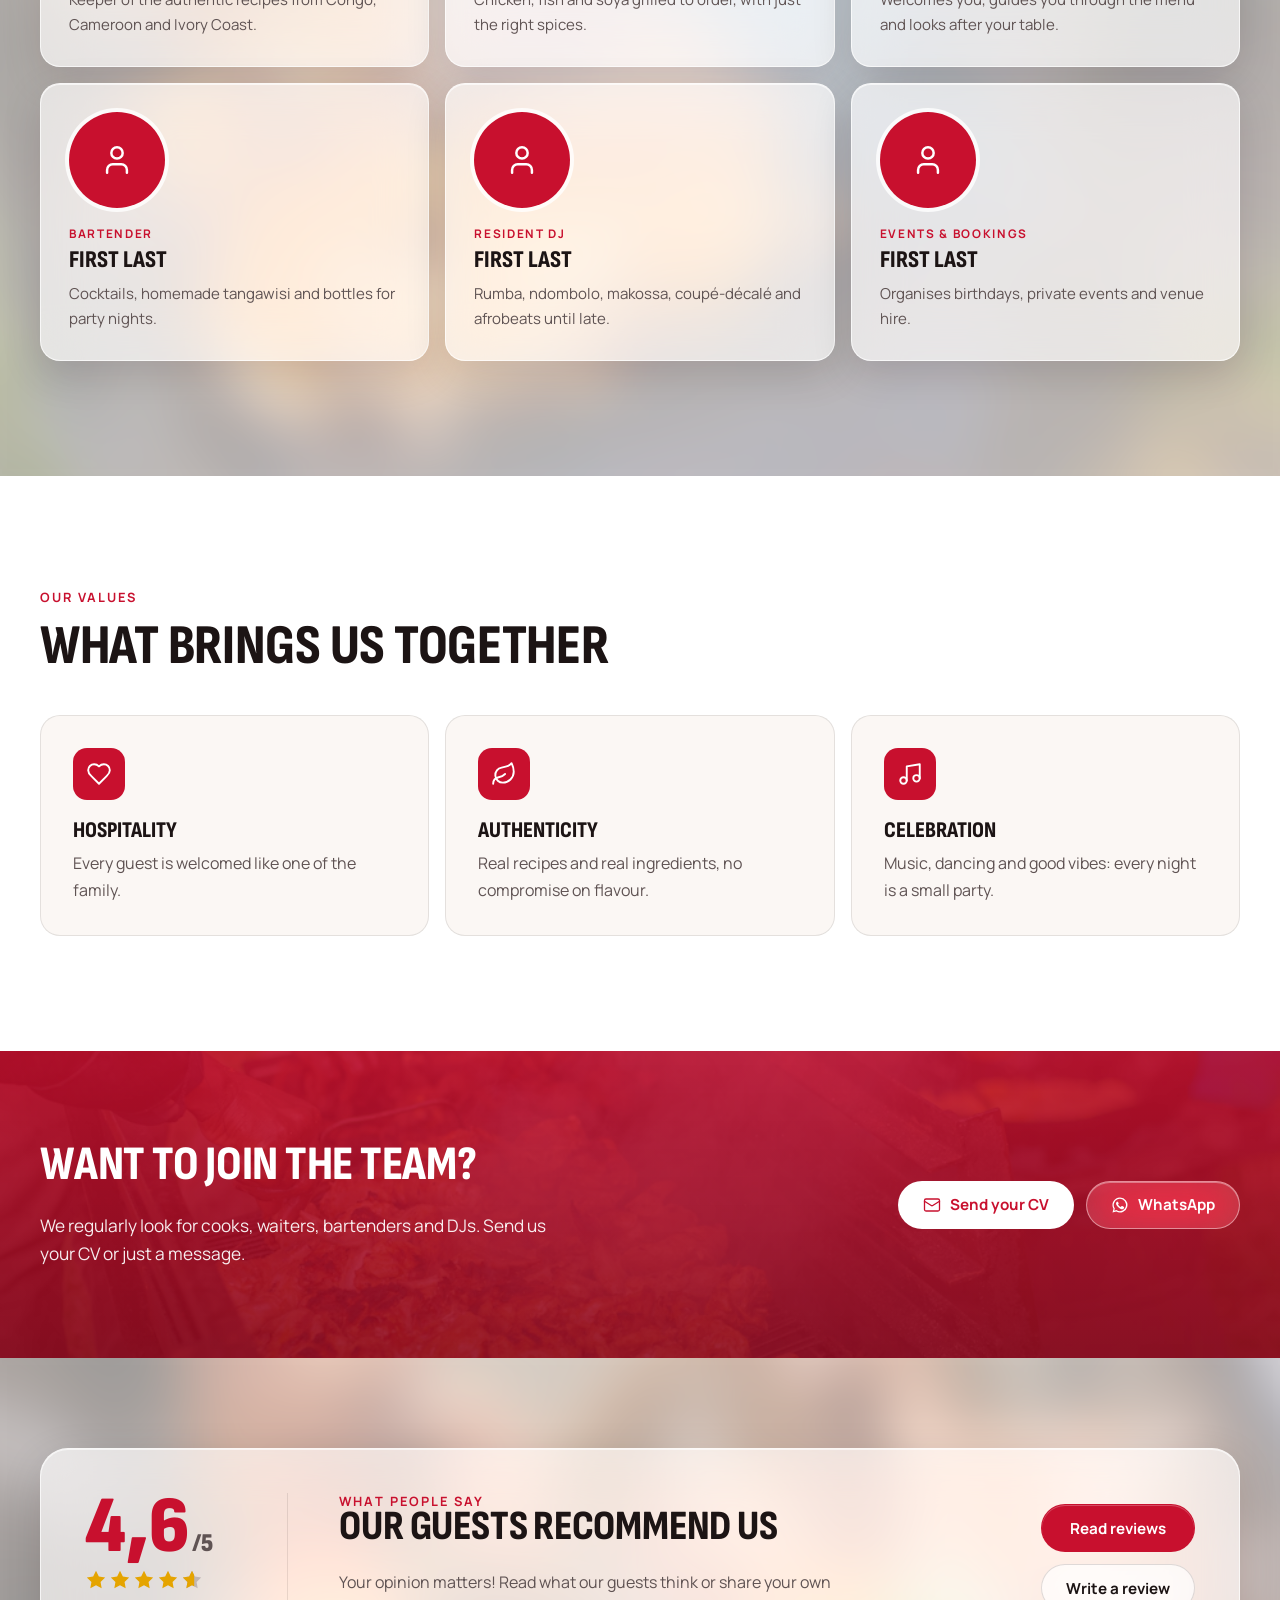
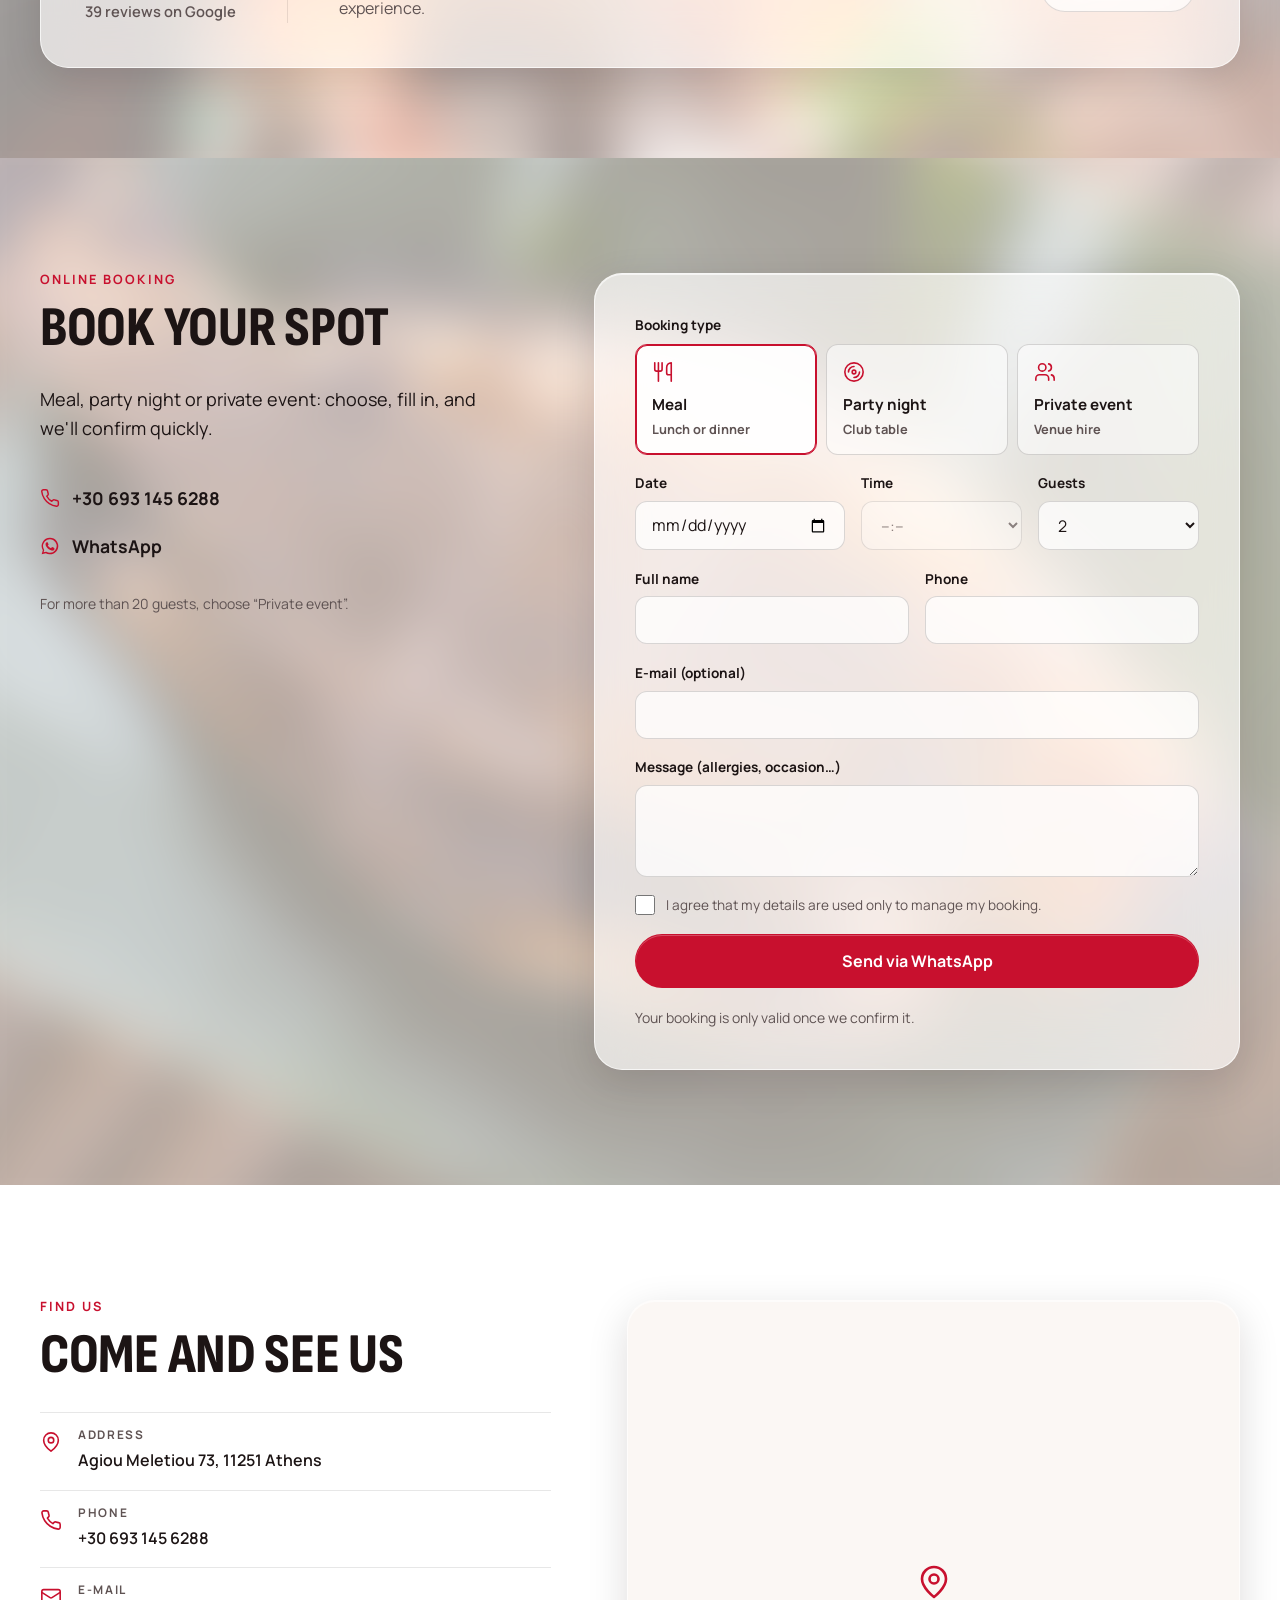
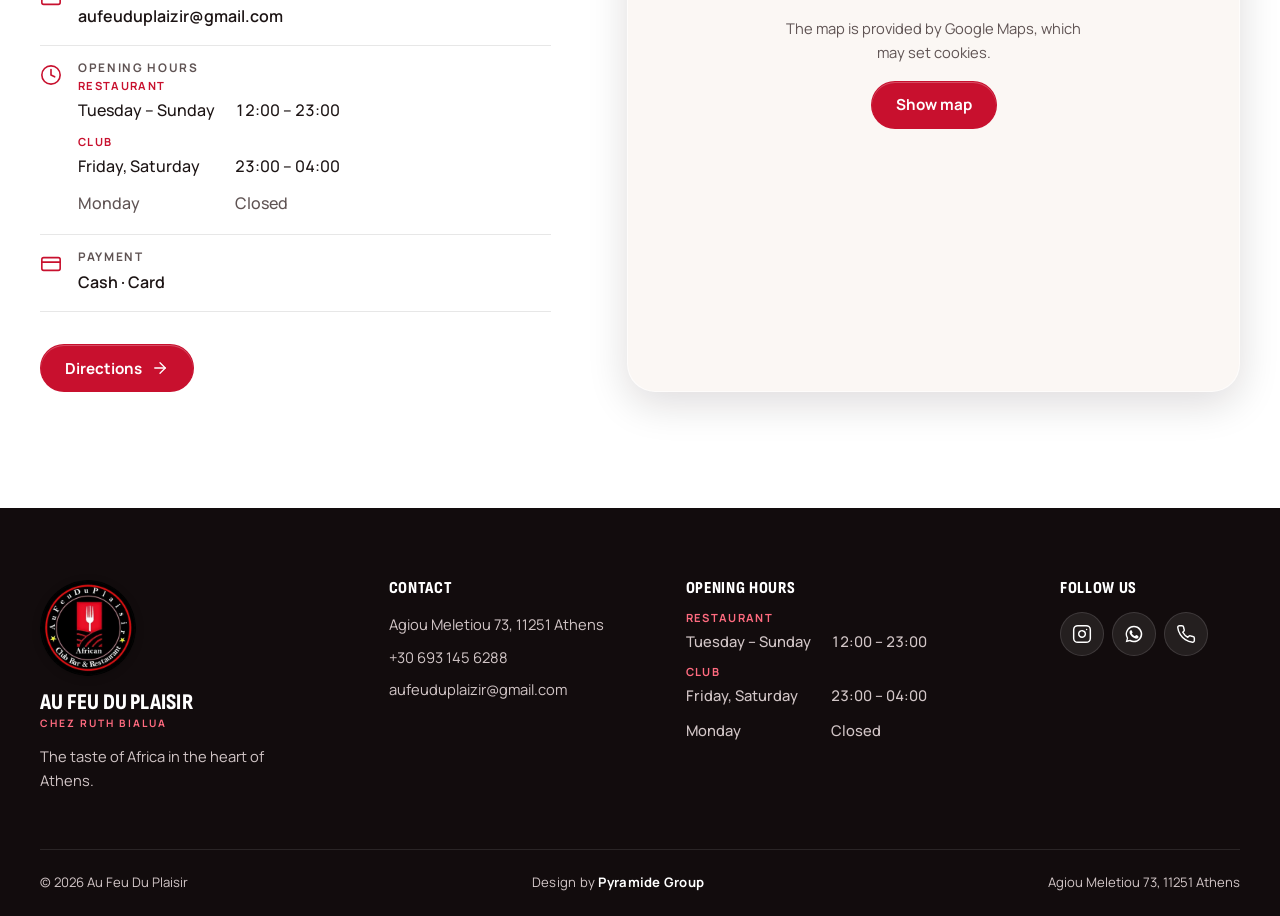
==== commit b8d0cd1b: "Ajoute la section « Service traiteur » - Vraie photo de buffet du client + 3 illustrations (Unsplash" ====
--- a/index.html
+++ b/index.html
@@ -23,7 +23,7 @@
   <link rel="preconnect" href="https://fonts.googleapis.com">
   <link rel="preconnect" href="https://fonts.gstatic.com" crossorigin>
   <link href="https://fonts.googleapis.com/css2?family=Manrope:wght@400;500;600;700&family=Sofia+Sans+Condensed:ital,wght@0,600;0,800;0,900;1,800&display=swap" rel="stylesheet">
-  <link rel="stylesheet" href="css/style.css?v=202610101057">
+  <link rel="stylesheet" href="css/style.css?v=202610101132">
 
   <script type="application/ld+json">
   {
@@ -77,6 +77,7 @@
         <a href="#menu" data-i18n="nav.menu">Menu</a>
         <a href="#nights" data-i18n="nav.nights">Soirées</a>
         <a href="#order" data-i18n="nav.order">Commander</a>
+        <a href="#catering" data-i18n="nav.cater">Traiteur</a>
         <a href="#gallery" data-i18n="nav.gallery">Galerie</a>
         <a href="#team" data-i18n="nav.team">L'équipe</a>
         <a href="#contact" data-i18n="nav.contact">Contact</a>
@@ -236,6 +237,55 @@
             <p data-i18n="order.deliveryD"></p>
           </article>
         </div>
+      </div>
+    </section>
+
+    <!-- ===== SERVICE TRAITEUR ===== -->
+    <section class="section catering" id="catering">
+      <div class="container catering__grid">
+        <figure class="catering__main">
+          <div class="catering__photo photo" style="background-image:url('images/traiteur.webp'),var(--ph)" role="img" aria-label="Buffet Au Feu Du Plaisir">
+            <span class="photo__label">images/traiteur.webp</span>
+          </div>
+          <figcaption class="catering__caption glass"><svg class="i" width="16" height="16" aria-hidden="true"><use href="#i-utensils"/></svg><span data-i18n="cater.caption">Un de nos buffets traiteur</span></figcaption>
+        </figure>
+
+        <div class="catering__text">
+          <p class="kicker" data-i18n="cater.eyebrow">Service traiteur</p>
+          <h2 class="title" data-i18n="cater.title"></h2>
+          <p class="lead" data-i18n="cater.sub"></p>
+          <ul class="offers">
+            <li><svg class="i" width="22" height="22" aria-hidden="true"><use href="#i-utensils"/></svg>
+              <div><h3 data-i18n="cater.o1t"></h3><p data-i18n="cater.o1d"></p></div></li>
+            <li><svg class="i" width="22" height="22" aria-hidden="true"><use href="#i-users"/></svg>
+              <div><h3 data-i18n="cater.o2t"></h3><p data-i18n="cater.o2d"></p></div></li>
+            <li><svg class="i" width="22" height="22" aria-hidden="true"><use href="#i-briefcase"/></svg>
+              <div><h3 data-i18n="cater.o3t"></h3><p data-i18n="cater.o3d"></p></div></li>
+            <li><svg class="i" width="22" height="22" aria-hidden="true"><use href="#i-leaf"/></svg>
+              <div><h3 data-i18n="cater.o4t"></h3><p data-i18n="cater.o4d"></p></div></li>
+          </ul>
+          <div class="catering__ctas">
+            <a class="btn btn--primary btn--lg" id="caterWa" href="https://wa.me/306931456288" target="_blank" rel="noopener">
+              <svg width="18" height="18" aria-hidden="true"><use href="#wa"/></svg><span data-i18n="cater.quote">Demander un devis</span></a>
+            <a class="btn btn--soft btn--lg" id="caterMail" href="mailto:aufeuduplaizir@gmail.com">
+              <svg class="i" width="18" height="18" aria-hidden="true"><use href="#i-mail"/></svg><span data-i18n="cater.mail">Par e-mail</span></a>
+          </div>
+        </div>
+      </div>
+
+      <div class="container">
+        <div class="catering__strip">
+          <div class="photo" style="background-image:url('images/traiteur-1.webp'),var(--ph)"><span class="photo__label">traiteur-1.webp</span></div>
+          <div class="photo" style="background-image:url('images/traiteur-2.webp'),var(--ph)"><span class="photo__label">traiteur-2.webp</span></div>
+          <div class="photo" style="background-image:url('images/traiteur-3.webp'),var(--ph)"><span class="photo__label">traiteur-3.webp</span></div>
+        </div>
+
+        <h3 class="steps__title" data-i18n="cater.steps">Comment ça marche</h3>
+        <ol class="steps">
+          <li class="glass"><span class="steps__num">1</span><div><h4 data-i18n="cater.s1t"></h4><p data-i18n="cater.s1d"></p></div></li>
+          <li class="glass"><span class="steps__num">2</span><div><h4 data-i18n="cater.s2t"></h4><p data-i18n="cater.s2d"></p></div></li>
+          <li class="glass"><span class="steps__num">3</span><div><h4 data-i18n="cater.s3t"></h4><p data-i18n="cater.s3d"></p></div></li>
+        </ol>
       </div>
     </section>
 
@@ -550,10 +600,11 @@
     <symbol id="i-globe" viewBox="0 0 24 24"><circle cx="12" cy="12" r="10"/><path d="M12 2a14.5 14.5 0 0 0 0 20 14.5 14.5 0 0 0 0-20"/><path d="M2 12h20"/></symbol>
     <symbol id="i-heart" viewBox="0 0 24 24"><path d="M19 14c1.49-1.46 3-3.21 3-5.5A5.5 5.5 0 0 0 16.5 3c-1.76 0-3 .5-4.5 2-1.5-1.5-2.74-2-4.5-2A5.5 5.5 0 0 0 2 8.5c0 2.3 1.5 4.05 3 5.5l7 7Z"/></symbol>
     <symbol id="i-leaf" viewBox="0 0 24 24"><path d="M11 20A7 7 0 0 1 9.8 6.1C15.5 5 17 4.48 19 2c1 2 2 4.18 2 8 0 5.5-4.78 10-10 10Z"/><path d="M2 21c0-3 1.85-5.36 5.08-6C9.5 14.52 12 13 13 12"/></symbol>
+    <symbol id="i-briefcase" viewBox="0 0 24 24"><rect width="20" height="14" x="2" y="7" rx="2"/><path d="M16 21V5a2 2 0 0 0-2-2h-4a2 2 0 0 0-2 2v16"/></symbol>
   </svg>
 
-  <script src="js/config.js?v=202610101057"></script>
-  <script src="js/i18n.js?v=202610101057"></script>
-  <script src="js/main.js?v=202610101057"></script>
+  <script src="js/config.js?v=202610101132"></script>
+  <script src="js/i18n.js?v=202610101132"></script>
+  <script src="js/main.js?v=202610101132"></script>
 </body>
 </html>
--- a/css/style.css
+++ b/css/style.css
@@ -578,3 +578,50 @@
   .team-grid, .values { grid-template-columns: 1fr; }
   .join .order__ctas .btn { flex: 1 1 100%; }
 }
+
+
+/* ==========================================================
+   Service traiteur
+   ========================================================== */
+.catering { background: var(--cream); }
+.catering__grid { display: grid; grid-template-columns: .95fr 1.05fr; gap: clamp(40px, 6vw, 88px); align-items: center; }
+.catering__main { position: relative; margin: 0; }
+.catering__photo { aspect-ratio: 4 / 5; border-radius: var(--r-lg); }
+.catering__caption {
+  position: absolute; left: 16px; bottom: 16px; display: inline-flex; align-items: center; gap: .5rem;
+  padding: .6rem 1rem; border-radius: 999px; font-size: .85rem; font-weight: 700;
+}
+.catering__caption .i { color: var(--red); }
+.offers { display: grid; grid-template-columns: 1fr 1fr; gap: 12px; margin: 2rem 0; }
+.offers li { display: flex; gap: .9rem; padding: 1.1rem; background: #fff; border: 1px solid var(--line); border-radius: var(--r-sm); position: relative; overflow: hidden; isolation: isolate; }
+.offers li > .i { width: 40px; height: 40px; padding: 9px; border-radius: 10px; background: var(--red-soft); color: var(--red); }
+.offers h3 { font: 800 1.1rem/1.1 var(--display); text-transform: uppercase; margin: 0 0 .25rem; }
+.offers p { margin: 0; font-size: .88rem; color: var(--muted); line-height: 1.5; }
+.offers li::after {
+  content: ""; position: absolute; inset: 0; pointer-events: none;
+  background: linear-gradient(115deg, transparent 30%, rgba(200, 16, 46, .08) 48%, rgba(200, 16, 46, .03) 53%, transparent 70%);
+  transform: translateX(-130%); transition: transform .85s;
+}
+.offers li:hover::after { transform: translateX(130%); }
+@media (hover: none) { .offers li.en-vue::after { transform: translateX(130%); } }
+.catering__ctas { display: flex; flex-wrap: wrap; gap: .75rem; }
+.catering__strip { display: grid; grid-template-columns: repeat(3, 1fr); gap: 12px; margin-top: clamp(40px, 6vw, 72px); }
+.catering__strip .photo { aspect-ratio: 4 / 3; border-radius: var(--r); }
+.steps__title { font: 800 1.5rem/1 var(--display); text-transform: uppercase; margin: clamp(40px, 6vw, 64px) 0 1.25rem; }
+.steps { display: grid; grid-template-columns: repeat(3, 1fr); gap: 12px; counter-reset: none; }
+.steps li { display: flex; gap: 1rem; align-items: flex-start; padding: 1.4rem; border-radius: var(--r); background: rgba(255, 255, 255, .8); }
+.steps__num { flex: none; width: 40px; height: 40px; display: grid; place-items: center; border-radius: 50%; background: var(--red); color: #fff; font: 800 1.2rem/1 var(--display); }
+.steps h4 { font: 800 1.15rem/1.1 var(--display); text-transform: uppercase; margin: .35rem 0 .3rem; }
+.steps p { margin: 0; font-size: .9rem; color: var(--muted); }
+
+@media (max-width: 900px) {
+  .catering__grid { grid-template-columns: 1fr; }
+  .catering__photo { aspect-ratio: 4 / 3; }
+  .steps { grid-template-columns: 1fr; }
+}
+@media (max-width: 600px) {
+  .offers { grid-template-columns: 1fr; }
+  .catering__strip { grid-template-columns: 1fr 1fr; }
+  .catering__strip .photo:last-child { grid-column: span 2; aspect-ratio: 16 / 9; }
+  .catering__ctas .btn { flex: 1 1 100%; }
+}
